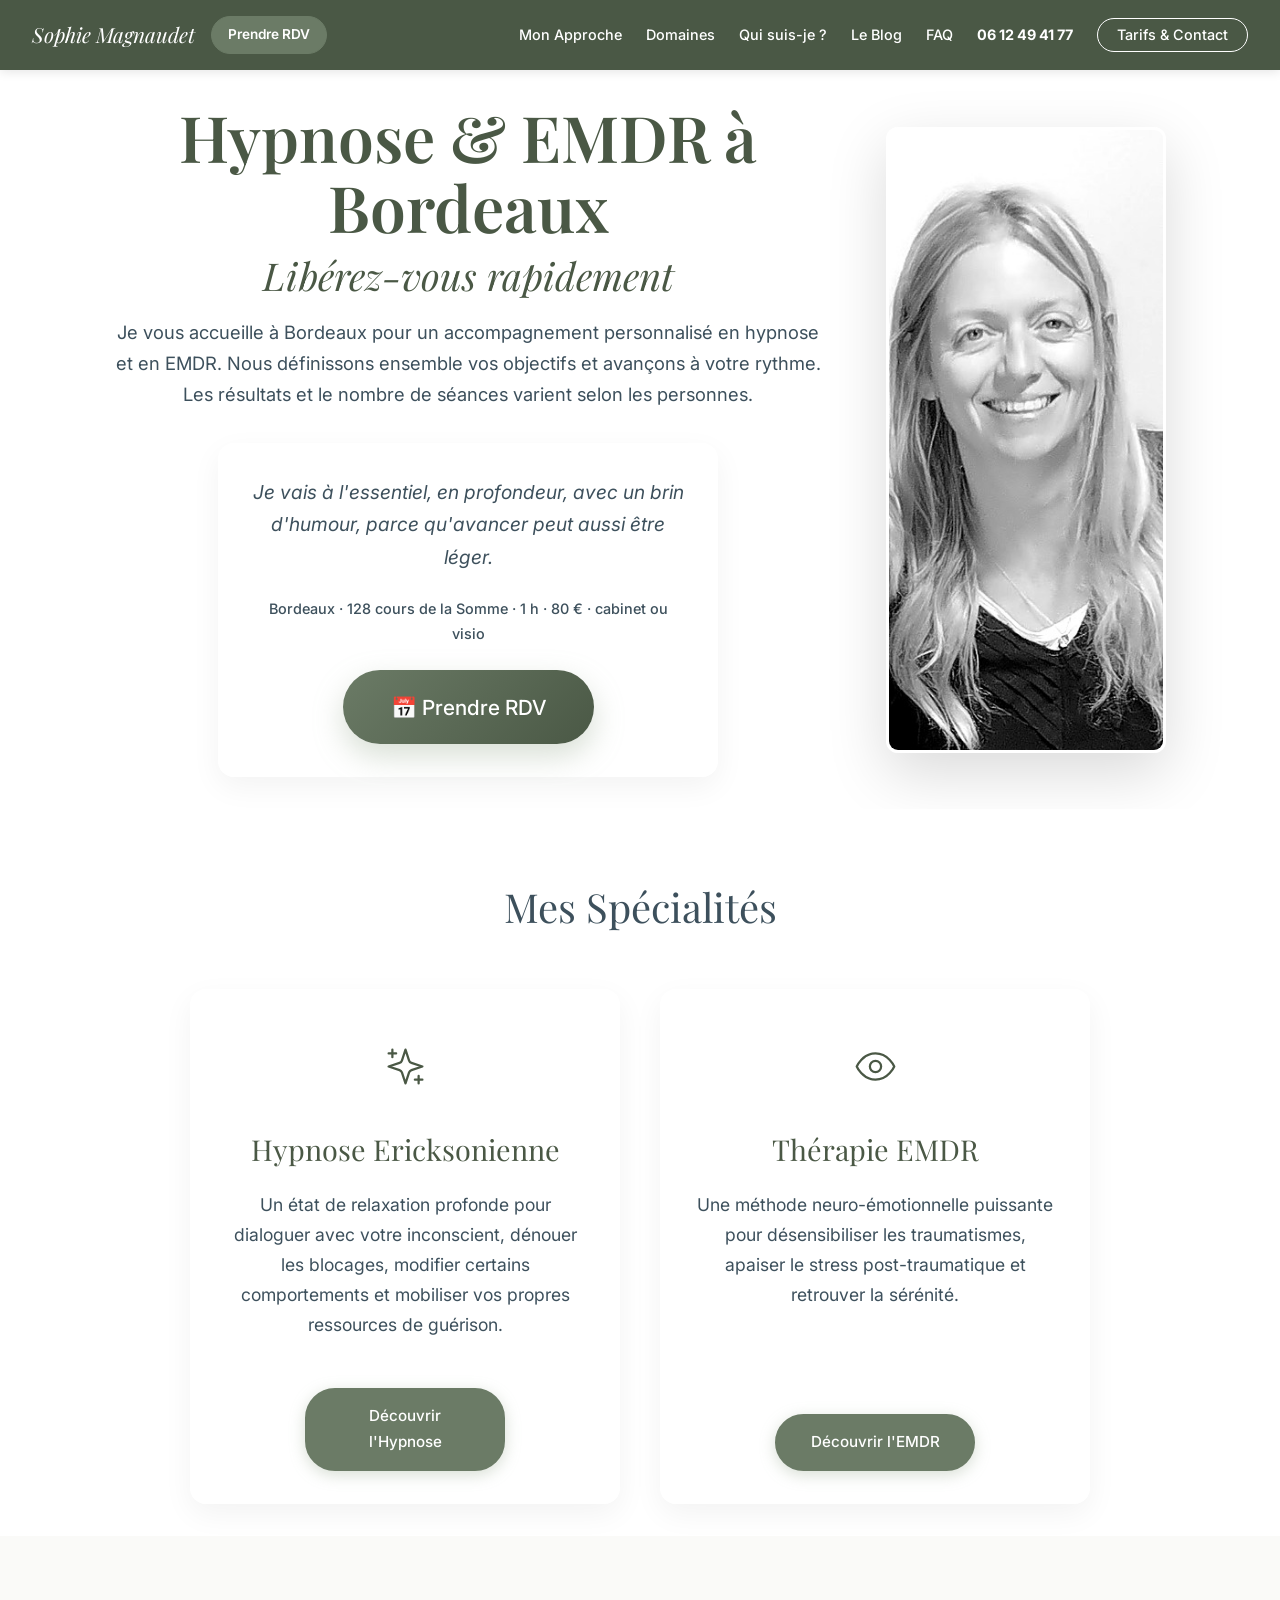
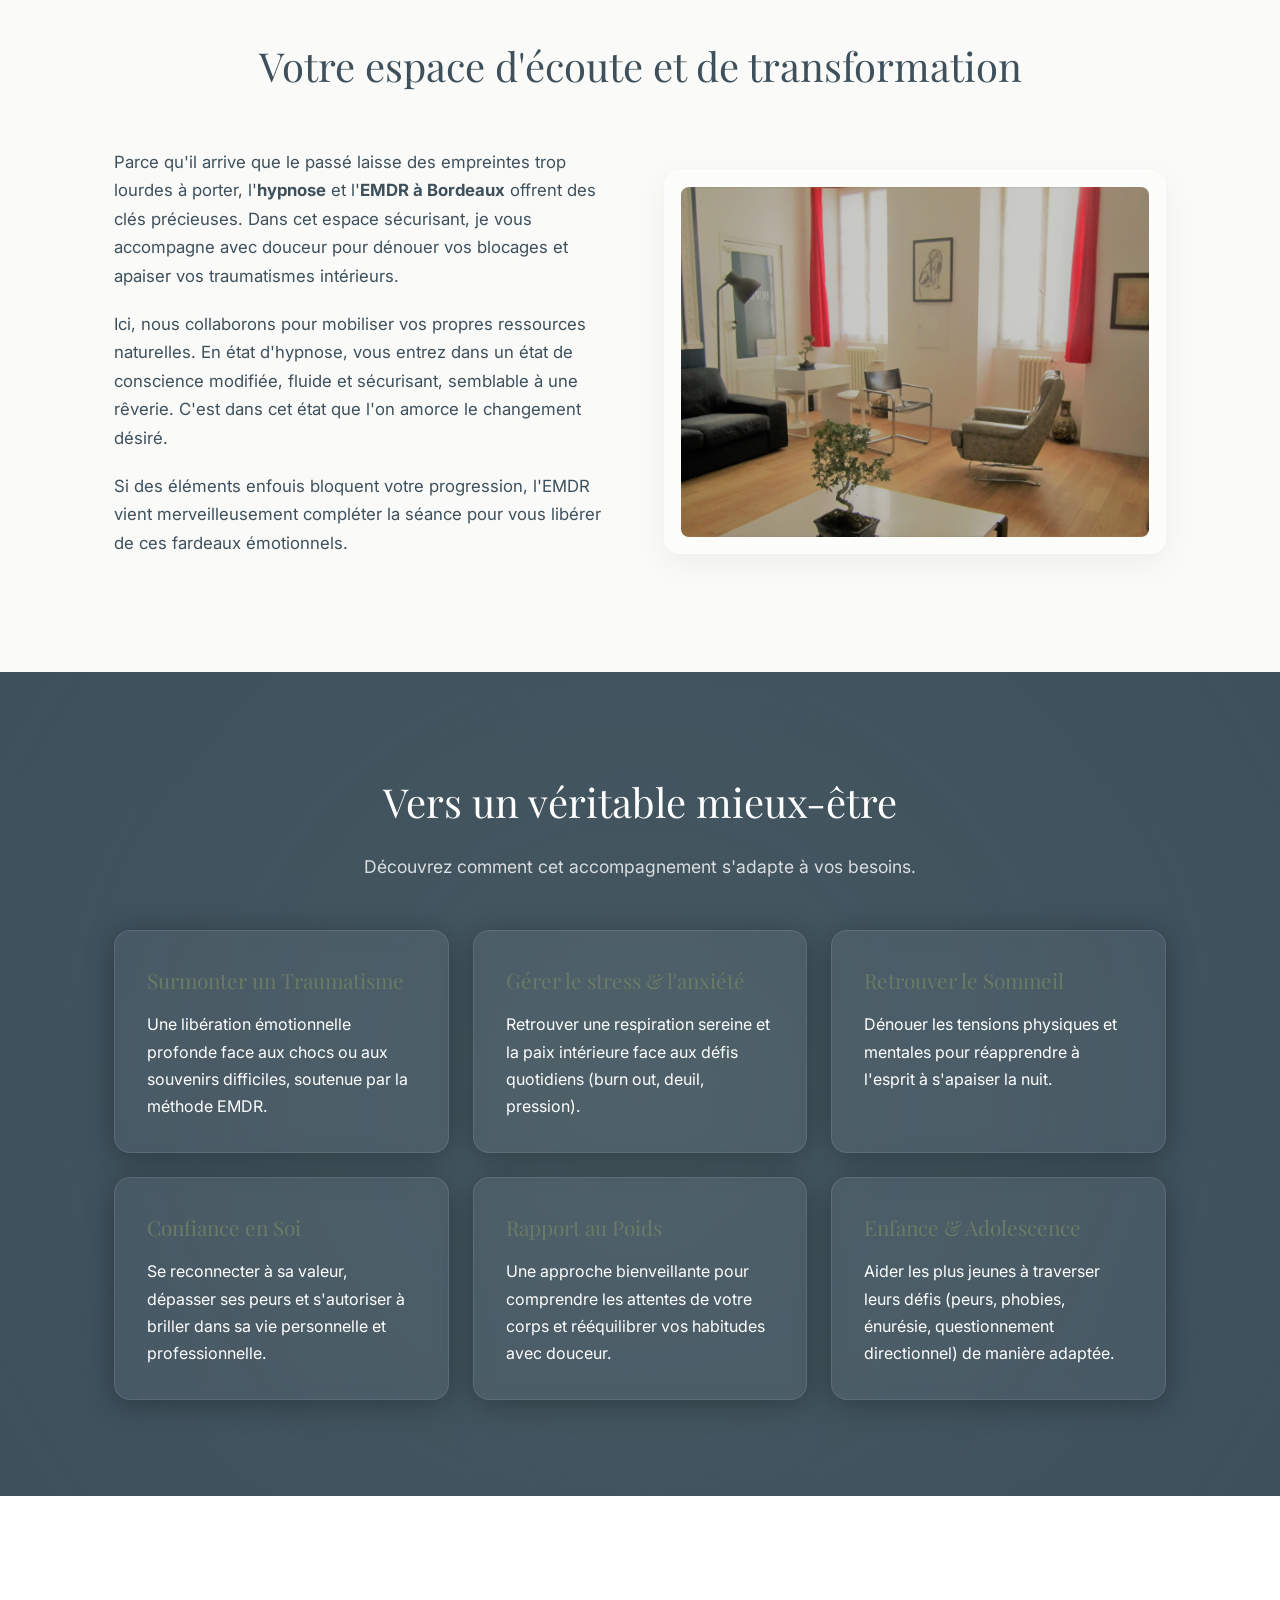
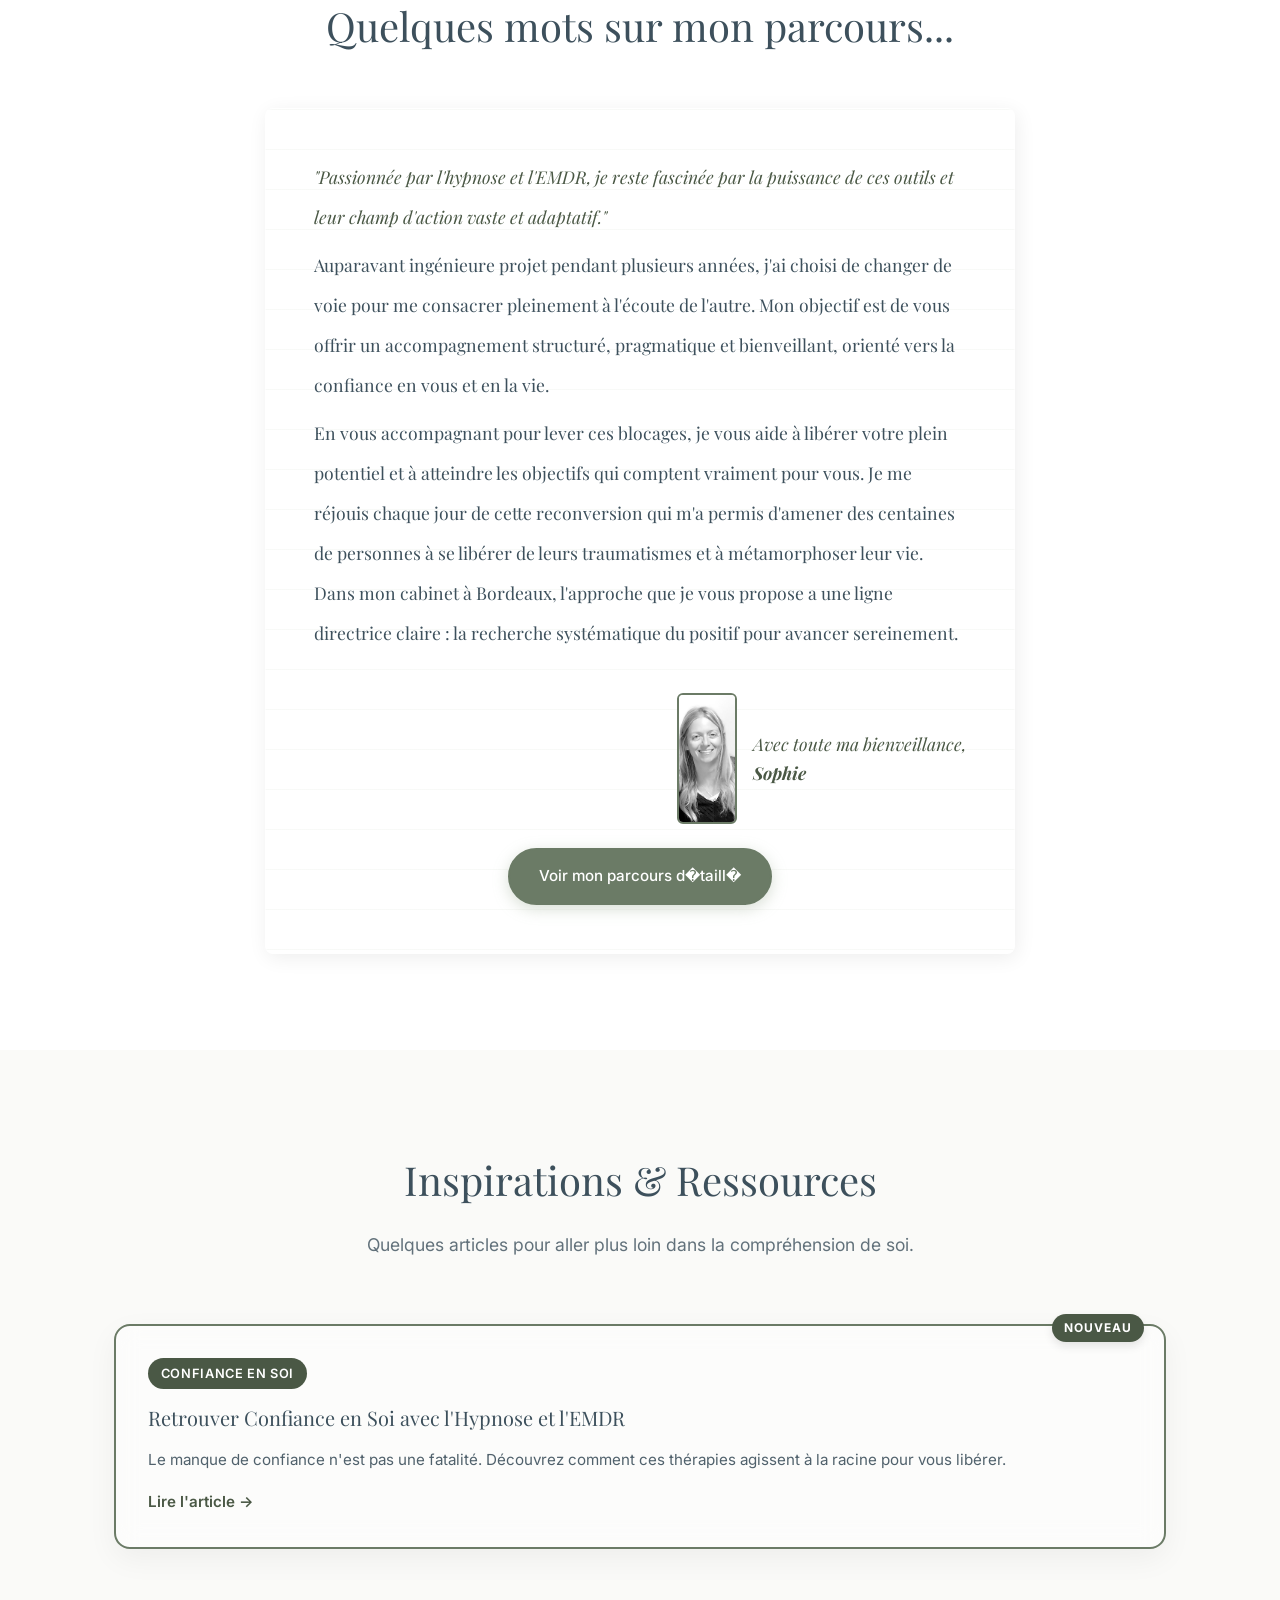
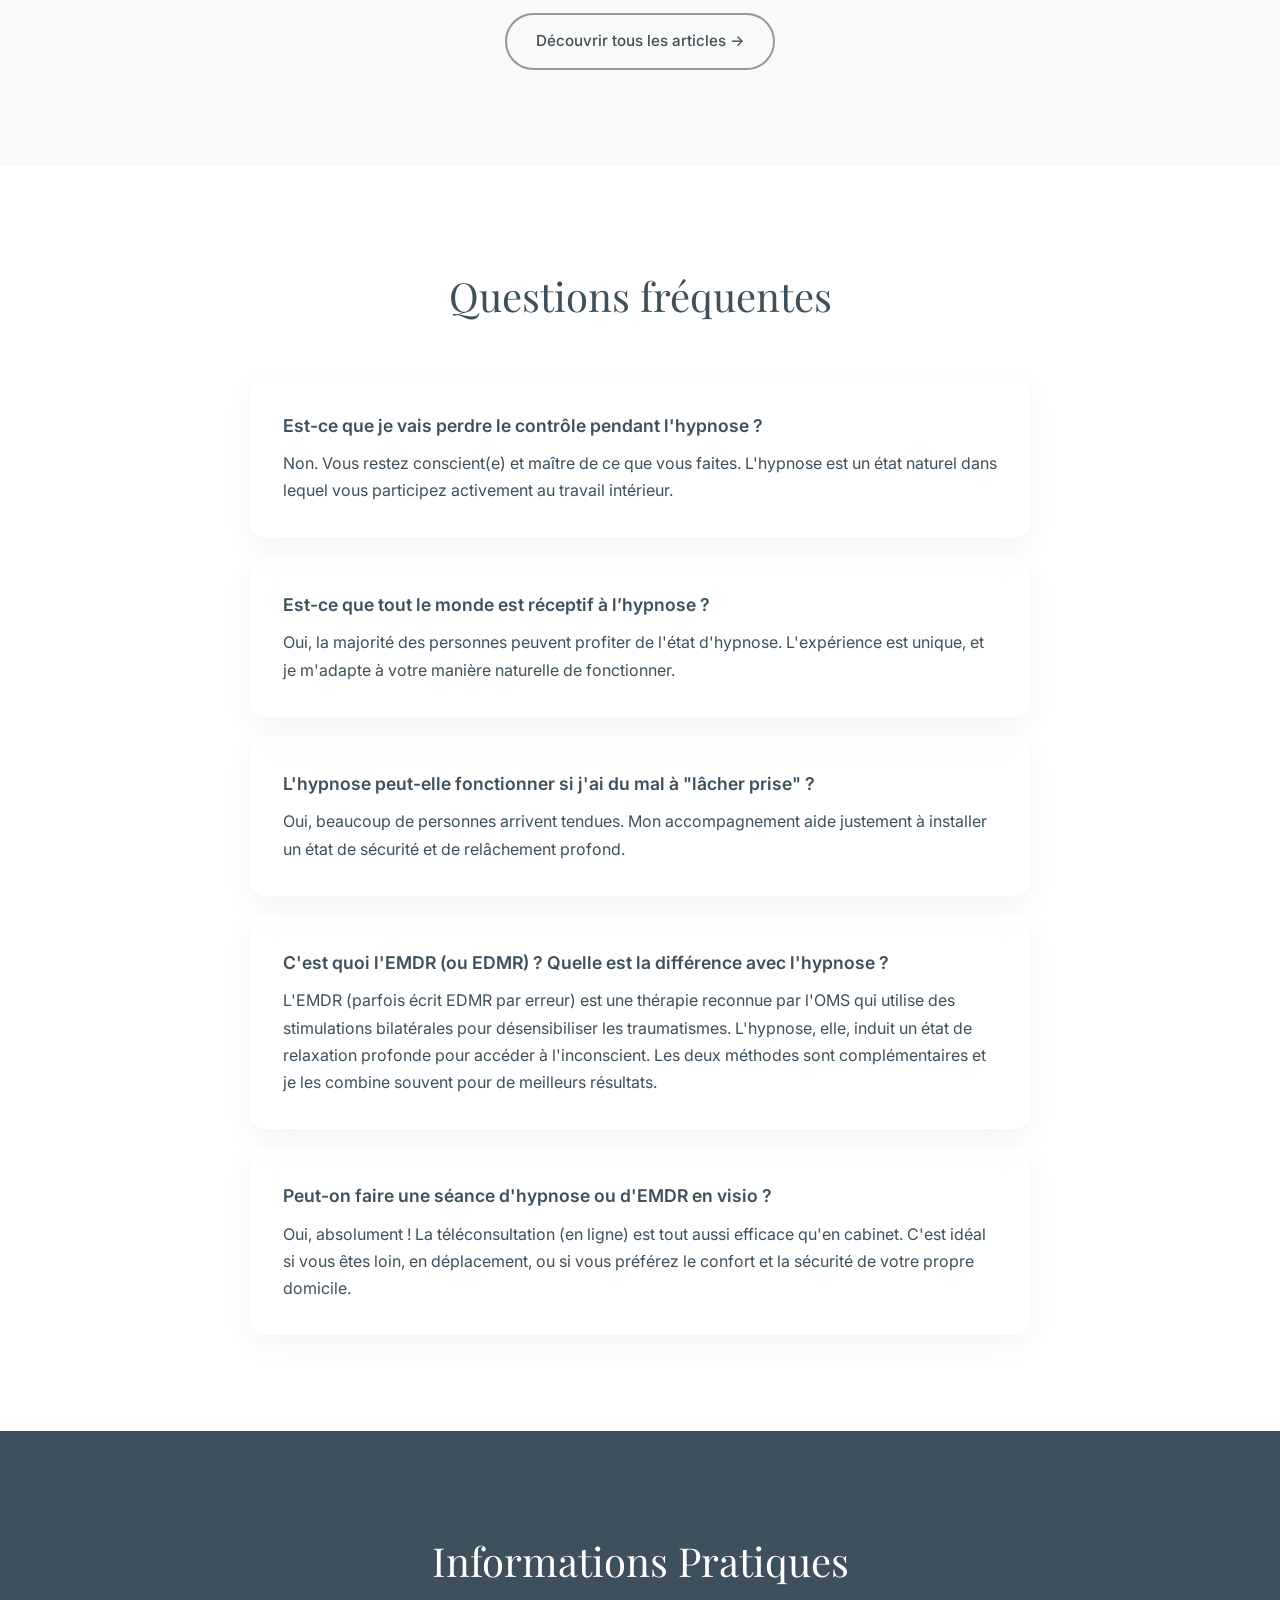
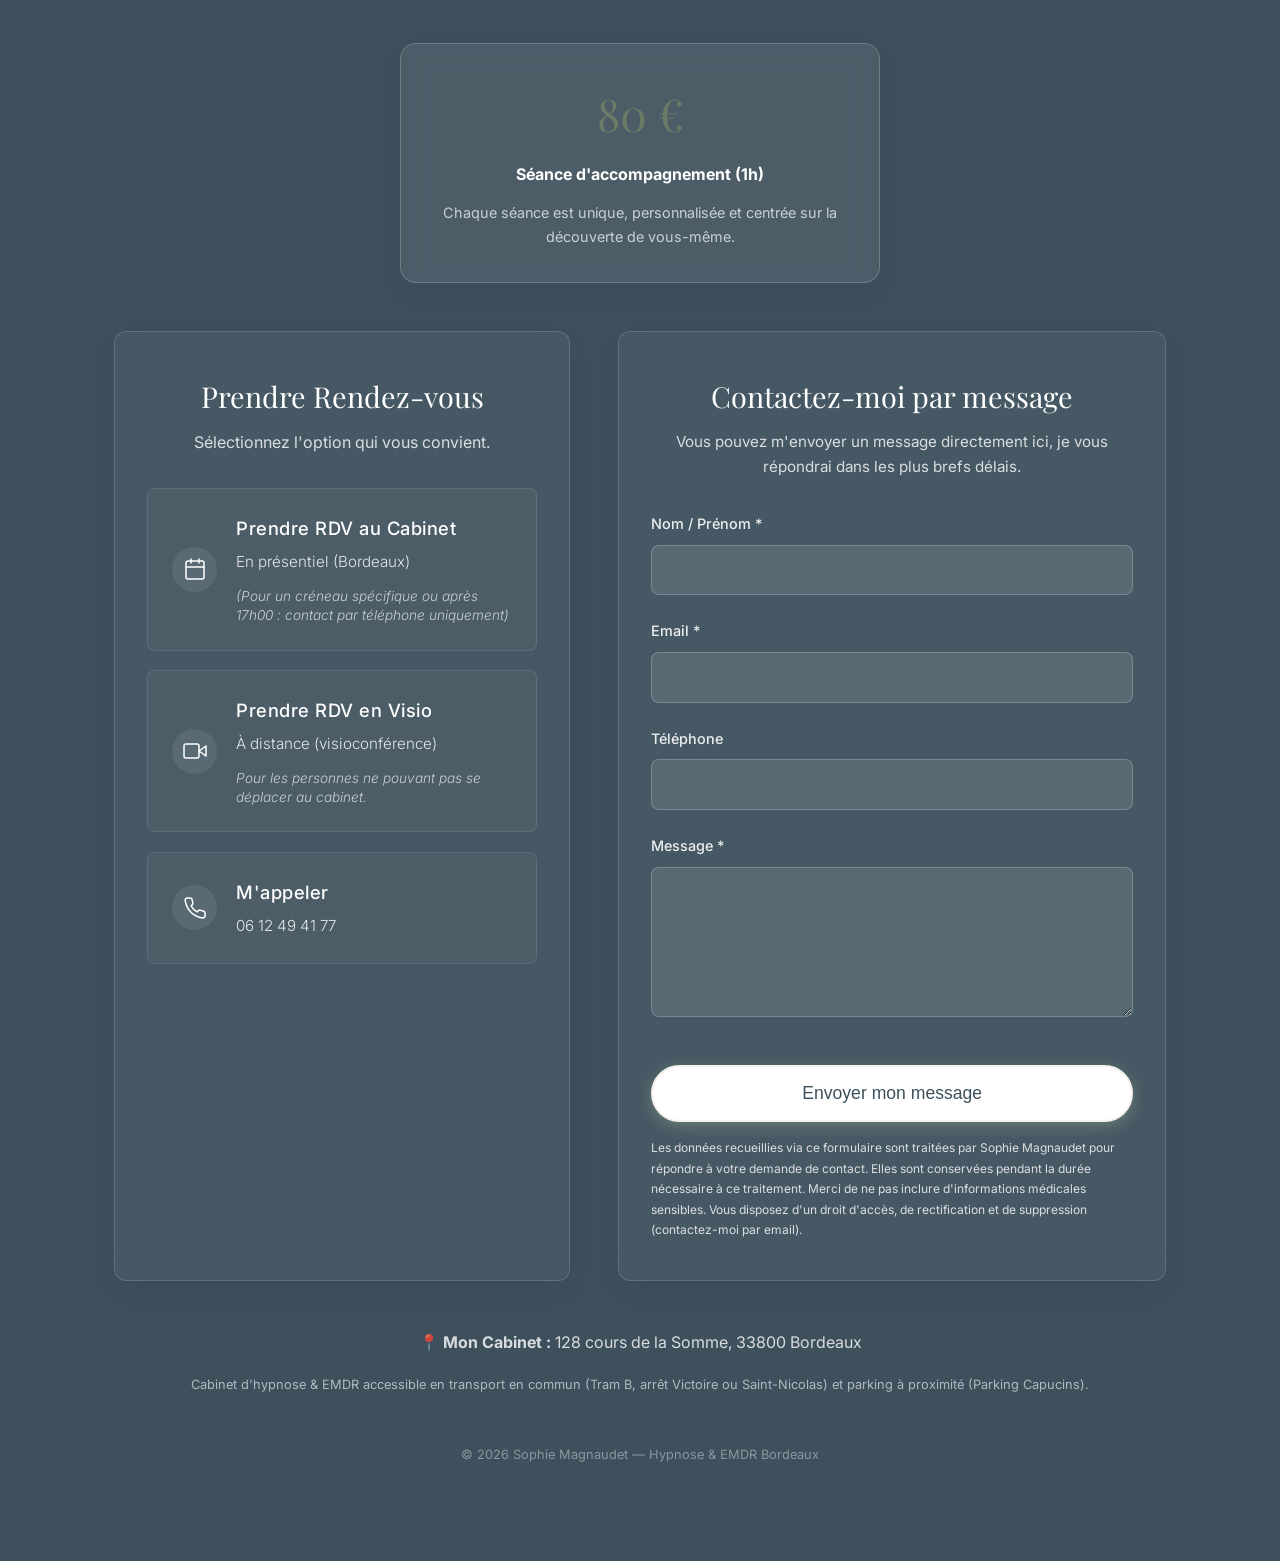
==== index.html @ 976748b9 "Add files via upload" ====
<!DOCTYPE html>
<html lang="fr" prefix="og: https://ogp.me/ns#">
<head>
    <meta charset="UTF-8">
    <meta name="viewport" content="width=device-width, initial-scale=1.0">

    <!-- ✅ SEO : Robots -->
    <meta name="robots" content="index, follow, max-snippet:-1, max-image-preview:large, max-video-preview:-1">

    <!-- ✅ SEO : Title & Meta Description enrichis -->
    <title>Hypnose &amp; EMDR Bordeaux | Sophie Magnaudet — Hypnothérapeute Cours de la Somme</title>
    <meta name="description" content="Libérez-vous rapidement de vos blocages avec Sophie Magnaudet, hypnothérapeute certifiée à Bordeaux. Séances au cabinet et en téléconsultation (visio). Spécialiste Hypnose & EMDR pour un changement réel. Réservez au 06 12 49 41 77.">
    <meta name="keywords" content="hypnose bordeaux, EMDR bordeaux, hypnose en ligne, téléconsultation hypnose, hypnothérapeute bordeaux, hypnose visio, thérapie EMDR à distance, hypnose ericksonienne bordeaux, traumatisme bordeaux, stress anxieté, Sophie Magnaudet, EMDR 33800">

    <meta name="author" content="Sophie Magnaudet">

    <!-- ✅ GEO : Balises géographiques pour les moteurs de recherche locaux -->
    <meta name="geo.region" content="FR-33">
    <meta name="geo.placename" content="Bordeaux">
    <meta name="geo.position" content="44.8318;-0.5758">
    <meta name="ICBM" content="44.8318, -0.5758">

    <!-- ✅ SEO : Canonical URL -->
    <link rel="canonical" href="https://www.hypnose-emdr-bordeaux.com/">

    <!-- ✅ SEO : Open Graph (partage réseaux sociaux / WhatsApp) -->
    <meta property="og:type" content="website">
    <meta property="og:locale" content="fr_FR">
    <meta property="og:title" content="Hypnose &amp; EMDR à Bordeaux | Sophie Magnaudet — Hypnothérapeute">
    <meta property="og:description" content="Libérez-vous rapidement de vos blocages avec Sophie Magnaudet, hypnothérapeute certifiée à Bordeaux. Spécialiste Hypnose & EMDR pour un changement réel dès la première séance.">
    <meta property="og:url" content="https://www.hypnose-emdr-bordeaux.com/">
    <meta property="og:image" content="https://www.hypnose-emdr-bordeaux.comsophie_portrait_real.jpg">
    <meta property="og:image:alt" content="Sophie Magnaudet, hypnothérapeute EMDR à Bordeaux">
    <meta property="og:site_name" content="Hypnose &amp; EMDR Bordeaux — Sophie Magnaudet">

    <!-- ✅ SEO : Twitter / X Cards -->
    <meta name="twitter:card" content="summary_large_image">
    <meta name="twitter:title" content="Hypnose &amp; EMDR à Bordeaux | Sophie Magnaudet">
    <meta name="twitter:description" content="Libérez-vous rapidement de vos blocages avec Sophie Magnaudet, hypnothérapeute certifiée à Bordeaux. Spécialiste Hypnose & EMDR pour un changement réel dès la première séance.">
    <meta name="twitter:image" content="https://www.hypnose-emdr-bordeaux.comsophie_portrait_real.jpg">



    <!-- ✅ SEO : Données structurées JSON-LD — LocalBusiness + Person + FAQPage -->
    <script type="application/ld+json">
    {
        "@context": "https://schema.org",
        "@graph": [
            {
                "@type": ["HealthAndBeautyBusiness", "MedicalBusiness"],
                "@id": "https://www.hypnose-emdr-bordeaux.com/#business",
                "name": "Hypnose & EMDR Bordeaux — Sophie Magnaudet",
                "alternateName": ["Hypnose Bordeaux", "EMDR Bordeaux", "EDMR Bordeaux", "Cabinet d'hypnothérapie Bordeaux"],
                "description": "Cabinet d'hypnothérapie et de thérapie EMDR à Bordeaux. Accompagnement des traumatismes, stress, anxiété, confiance en soi, sommeil. Sophie Magnaudet, hypnothérapeute certifiée.",
                "url": "https://www.hypnose-emdr-bordeaux.com/",
                "telephone": "+33612494177",
                "email": "hypnose.bordeaux.magnaudet@gmail.com",
                "priceRange": "80€",
                "image": "https://www.hypnose-emdr-bordeaux.comsophie_portrait_real.jpg",
                "address": {
                    "@type": "PostalAddress",
                    "streetAddress": "128 cours de la Somme",
                    "addressLocality": "Bordeaux",
                    "postalCode": "33800",
                    "addressCountry": "FR"
                },
                "geo": {
                    "@type": "GeoCoordinates",
                    "latitude": "44.8318",
                    "longitude": "-0.5758"
                },
                "openingHoursSpecification": [
                    {
                        "@type": "OpeningHoursSpecification",
                        "dayOfWeek": ["Monday","Tuesday","Wednesday","Thursday","Friday"],
                        "opens": "09:00",
                        "closes": "19:00"
                    }
                ],
                "hasOfferCatalog": {
                    "@type": "OfferCatalog",
                    "name": "Séances d'accompagnement — Hypnose &amp; EMDR Bordeaux",
                    "itemListElement": [
                        {
                            "@type": "Offer",
                            "itemOffered": {
                                "@type": "Service",
                                "name": "Séance Hypnose Ericksonienne Bordeaux",
                                "description": "Séance d'hypnothérapie individuelle d'une heure à Bordeaux. Traumatismes, blocages, confiance en soi, comportements."
                            },
                            "price": "80",
                            "priceCurrency": "EUR"
                        },
                        {
                            "@type": "Offer",
                            "itemOffered": {
                                "@type": "Service",
                                "name": "Séance EMDR Bordeaux",
                                "description": "Thérapie EMDR (Eye Movement Desensitization and Reprocessing) pour le traitement des traumatismes à Bordeaux. Reconnue par l'OMS."
                            },
                            "price": "80",
                            "priceCurrency": "EUR"
                        },
                        {
                            "@type": "Offer",
                            "itemOffered": {
                                "@type": "Service",
                                "name": "Séance Hypnose & EMDR en Visio (Téléconsultation)",
                                "description": "Séance d'hypnothérapie et EMDR en visioconférence. Idéal si vous ne pouvez pas vous déplacer au cabinet. Mêmes résultats qu'en présentiel."
                            },
                            "price": "80",
                            "priceCurrency": "EUR"
                        }
                    ]
                },
                "sameAs": [
                    "https://www.hypnose-emdr-bordeaux.com/"
                ]
            },
            {
                "@type": "Person",
                "@id": "https://www.hypnose-emdr-bordeaux.com/#person",
                "name": "Sophie Magnaudet",
                "jobTitle": "Hypnothérapeute et thérapeute EMDR certifiée",
                "description": "Hypnothérapeute certifiée à Bordeaux, spécialiste de l'hypnose ericksonienne et de la thérapie EMDR. Ancienne ingénieure projet reconvertie dans l'accompagnement thérapeutique.",
                "url": "https://www.hypnose-emdr-bordeaux.com/",
                "email": "hypnose.bordeaux.magnaudet@gmail.com",
                "telephone": "+33612494177",
                "worksFor": {"@id": "https://www.hypnose-emdr-bordeaux.com/#business"},
                "address": {
                    "@type": "PostalAddress",
                    "streetAddress": "128 cours de la Somme",
                    "addressLocality": "Bordeaux",
                    "postalCode": "33800",
                    "addressCountry": "FR"
                }
            },
            {
                "@type": "FAQPage",
                "@id": "https://www.hypnose-emdr-bordeaux.com/#faq",
                "mainEntity": [
                    {
                        "@type": "Question",
                        "name": "Est-ce que je vais perdre le contrôle pendant l'hypnose ?",
                        "acceptedAnswer": {
                            "@type": "Answer",
                            "text": "Non. Vous restez conscient(e) et maître de ce que vous faites. L'hypnose est un état naturel dans lequel vous participez activement au travail intérieur."
                        }
                    },
                    {
                        "@type": "Question",
                        "name": "Qu'est-ce que l'EMDR (ou EDMR) ?",
                        "acceptedAnswer": {
                            "@type": "Answer",
                            "text": "L'EMDR (Eye Movement Desensitization and Reprocessing), parfois écrit EDMR par erreur, est une thérapie reconnue par l'OMS pour traiter les traumatismes et les blocages émotionnels grâce à des stimulations bilatérales. À Bordeaux, Sophie Magnaudet est spécialiste EMDR."
                        }
                    },
                    {
                        "@type": "Question",
                        "name": "Combien coûte une séance d'hypnose ou d'EMDR à Bordeaux ?",
                        "acceptedAnswer": {
                            "@type": "Answer",
                            "text": "Une séance d'accompagnement (hypnose ou EMDR) dure environ 1 heure et coûte 80€ au cabinet de Sophie Magnaudet, 128 cours de la Somme, Bordeaux (33800)."
                        }
                    },
                    {
                        "@type": "Question",
                        "name": "L'hypnose peut-elle fonctionner si j'ai du mal à lâcher prise ?",
                        "acceptedAnswer": {
                            "@type": "Answer",
                            "text": "Oui, beaucoup de personnes arrivent tendues. L'accompagnement de Sophie Magnaudet aide justement à installer un état de sécurité et de relâchement profond avant chaque séance."
                        }
                    },
                    {
                        "@type": "Question",
                        "name": "Où se trouve le cabinet d'hypnothérapie et EMDR de Sophie Magnaudet à Bordeaux ?",
                        "acceptedAnswer": {
                            "@type": "Answer",
                            "text": "Le cabinet est situé au 128 cours de la Somme, 33800 Bordeaux. Facilement accessible en transport en commun et parking à proximité."
                        }
                    },
                    {
                        "@type": "Question",
                        "name": "Est-il possible de faire une séance d'hypnose ou d'EMDR en ligne (visio) ?",
                        "acceptedAnswer": {
                            "@type": "Answer",
                            "text": "Oui, tout à fait. La téléconsultation (en visio) est une excellente alternative si vous ne pouvez pas vous déplacer au cabinet. L'efficacité de l'hypnose et de l'EMDR reste la même, avec l'avantage du confort de votre domicile."
                        }
                    }
                ]
            }
        ]
    }
    </script>

    <!-- Polices Google -->
    <link rel="preconnect" href="https://fonts.googleapis.com">
    <link rel="preconnect" href="https://fonts.gstatic.com" crossorigin>
    <link href="https://fonts.googleapis.com/css2?family=Inter:wght@400;500&family=Playfair+Display:ital,wght@0,400;0,600;1,400&display=swap" rel="stylesheet">
    <!-- Préchargement image hero (réduit les 4-5s de latence) -->
    <link rel="preconnect" href="https://images.unsplash.com">
    <link rel="preload" as="image"
          href="https://images.unsplash.com/photo-1441974231531-c6227db76b6e?q=60&w=1280&auto=format&fit=crop"
          fetchpriority="high">

    <link rel="stylesheet" href="./styles.css?v=5">
</head>
<body>

    <!-- NAVIGATION avec menu hamburger mobile -->
    <nav class="navbar" role="navigation" aria-label="Navigation principale">
        <div class="nav-brand">
            Sophie Magnaudet
            <div class="nav-contact-group">
                <a href="#rdv" class="nav-rdv-btn">Prendre RDV</a>
            </div>
        </div>



        <!-- Bouton hamburger (mobile uniquement) -->
        <button class="hamburger" id="hamburger-btn" aria-label="Ouvrir le menu" aria-expanded="false">
            <span></span><span></span><span></span>
        </button>

        <ul class="nav-links" id="nav-menu">
            <li><a href="#approche">Mon Approche</a></li>
            <li><a href="#domaines">Domaines</a></li>
            <li><a href="sophie-magnaudet.html">Qui suis-je ?</a></li>
            <li><a href="blog.html">Le Blog</a></li>
            <li><a href="#faq">FAQ</a></li>
            <li><a href="tel:0612494177" class="nav-tel">06 12 49 41 77</a></li>
            <li><a href="tarifs-contact.html" class="nav-btn">Tarifs & Contact</a></li>
        </ul>
    </nav>

    <!-- 1. HERO SECTION -->
    <header class="hero-section">
        <div class="hero-overlay"></div>
        <div class="hero-content hero-content-split">
            <div class="hero-text">
                <!-- ✅ SEO : H1 enrichi avec mots-clés géographiques -->
                <h1 class="hero-title">
                    <span class="hero-main-keyword">Hypnose &amp; EMDR à Bordeaux</span>
                    <span class="highlight">Libérez-vous rapidement</span>
                </h1>
                <p class="hero-subtitle">
                    Je vous accueille à Bordeaux pour un accompagnement personnalisé en hypnose et en EMDR. Nous définissons ensemble vos objectifs et avançons à votre rythme. Les résultats et le nombre de séances varient selon les personnes.
                </p>
                <div class="glass-card">
                    <p class="glass-text">
                        Je vais à l'essentiel, en profondeur, avec un brin d'humour, parce qu'avancer peut aussi être léger.
                    </p>
                    <p style="font-size: 0.9rem; font-weight: 500; margin-bottom: 1rem;">
                        Bordeaux · 128 cours de la Somme · 1 h · 80 € · cabinet ou visio
                    </p>
                    <div class="cta-container hero-cta-group">
                        <a href="tarifs-contact.html" class="btn btn-primary" id="cta-rdv">📅 Prendre RDV</a>
                    </div>
                </div>
            </div>
            <div class="hero-photo-wrapper">
                <img src="image_1.jpeg"
                     alt="Sophie Magnaudet, hypnothérapeute et thérapeute EMDR à Bordeaux"
                     class="hero-photo"
                     width="380" height="480"
                     loading="eager"
                     fetchpriority="high">
            </div>
        </div>
    </header>

    <!-- 1.5. EXPERTISES -->
    <section id="expertises" class="section expertises-section" aria-label="Mes spécialités">
        <div class="container text-center">
            <h2 class="section-title">Mes Spécialités</h2>
            <div class="expertise-grid">
                <div class="expertise-card glass-card">
                    <span class="expertise-icon" aria-hidden="true" style="color: var(--color-primary-dark); display: inline-block; margin-bottom: 0.5rem;">
                        <svg xmlns="http://www.w3.org/2000/svg" width="45" height="45" viewBox="0 0 24 24" fill="none" stroke="currentColor" stroke-width="1.2" stroke-linecap="round" stroke-linejoin="round">
                            <path d="M12 3l1.912 5.813a2 2 0 0 0 1.275 1.275L21 12l-5.813 1.912a2 2 0 0 0-1.275 1.275L12 21l-1.912-5.813a2 2 0 0 0-1.275-1.275L3 12l5.813-1.912a2 2 0 0 0 1.275-1.275L12 3Z"/>
                            <path d="M5 3v4"/><path d="M19 17v4"/><path d="M3 5h4"/><path d="M17 19h4"/>
                        </svg>
                    </span>
                    <h3>Hypnose Ericksonienne</h3>
                    <p>Un état de relaxation profonde pour dialoguer avec votre inconscient, dénouer les blocages, modifier certains comportements et mobiliser vos propres ressources de guérison.</p>
                    <a href="hypnose-bordeaux.html" class="btn btn-primary expertise-btn" style="text-decoration: none; display: inline-block; margin-top: 1rem;">Découvrir l'Hypnose</a>
                </div>
                <div class="expertise-card glass-card">
                    <span class="expertise-icon" aria-hidden="true" style="color: var(--color-primary-dark); display: inline-block; margin-bottom: 0.5rem;">
                        <svg xmlns="http://www.w3.org/2000/svg" width="45" height="45" viewBox="0 0 24 24" fill="none" stroke="currentColor" stroke-width="1.2" stroke-linecap="round" stroke-linejoin="round">
                            <path d="M2 12s3-7 10-7 10 7 10 7-3 7-10 7-10-7-10-7Z"/>
                            <circle cx="12" cy="12" r="3"/>
                        </svg>
                    </span>
                    <h3>Thérapie EMDR</h3>
                    <p>Une méthode neuro-émotionnelle puissante pour désensibiliser les traumatismes, apaiser le stress post-traumatique et retrouver la sérénité.</p>
                    <a href="emdr-bordeaux.html" class="btn btn-primary expertise-btn" style="text-decoration: none; display: inline-block; margin-top: 1rem;">Découvrir l'EMDR</a>
                </div>
            </div>
        </div>
    </section>

    <!-- 2. MON APPROCHE -->
    <section id="approche" class="section bg-light" aria-label="Mon approche thérapeutique">
        <div class="container">
            <h2 class="section-title">Votre espace d'écoute et de transformation</h2>
            <div class="grid-2">
                <div class="approach-text">
                    <p>Parce qu'il arrive que le passé laisse des empreintes trop lourdes à porter, l'<strong>hypnose</strong> et l'<strong>EMDR à Bordeaux</strong> offrent des clés précieuses. Dans cet espace sécurisant, je vous accompagne avec douceur pour dénouer vos blocages et apaiser vos traumatismes intérieurs.</p>
                    <p>Ici, nous collaborons pour mobiliser vos propres ressources naturelles. En état d'hypnose, vous entrez dans un état de conscience modifiée, fluide et sécurisant, semblable à une rêverie. C'est dans cet état que l'on amorce le changement désiré.</p>
                    <p>Si des éléments enfouis bloquent votre progression, l'EMDR vient merveilleusement compléter la séance pour vous libérer de ces fardeaux émotionnels.</p>
                </div>
                <div class="approach-image glass-card" style="padding: 1rem;">
                    <!-- ✅ Mobile : width/height pour éviter layout shift (CLS) -->
                    <img src="image_2.jpeg"
                         alt="Cabinet d'hypnose et EMDR au 128 cours de la Somme à Bordeaux"
                         width="600" height="450"
                         style="width: 100%; height: auto; border-radius: 8px;"
                         loading="lazy">
                </div>
            </div>
        </div>
    </section>

    <!-- 3. DOMAINES D'APPLICATION -->
    <section id="domaines" class="section" aria-label="Domaines d'application de l'hypnose et l'EMDR">
        <div class="container">
            <h2 class="section-title">Vers un véritable mieux-être</h2>
            <p class="section-subtitle">Découvrez comment cet accompagnement s'adapte à vos besoins.</p>

            <div class="card-grid">
                <div class="domain-card glass-card">
                    <h3>Surmonter un Traumatisme</h3>
                    <p>Une libération émotionnelle profonde face aux chocs ou aux souvenirs difficiles, soutenue par la méthode EMDR.</p>
                </div>
                <div class="domain-card glass-card">
                    <h3>Gérer le stress &amp; l'anxiété</h3>
                    <p>Retrouver une respiration sereine et la paix intérieure face aux défis quotidiens (burn out, deuil, pression).</p>
                </div>
                <div class="domain-card glass-card">
                    <h3>Retrouver le Sommeil</h3>
                    <p>Dénouer les tensions physiques et mentales pour réapprendre à l'esprit à s'apaiser la nuit.</p>
                </div>
                <div class="domain-card glass-card">
                    <h3>Confiance en Soi</h3>
                    <p>Se reconnecter à sa valeur, dépasser ses peurs et s'autoriser à briller dans sa vie personnelle et professionnelle.</p>
                </div>
                <div class="domain-card glass-card">
                    <h3>Rapport au Poids</h3>
                    <p>Une approche bienveillante pour comprendre les attentes de votre corps et rééquilibrer vos habitudes avec douceur.</p>
                </div>
                <div class="domain-card glass-card">
                    <h3>Enfance &amp; Adolescence</h3>
                    <p>Aider les plus jeunes à traverser leurs défis (peurs, phobies, énurésie, questionnement directionnel) de manière adaptée.</p>
                </div>
            </div>
        </div>
    </section>

    <!-- 4. QUI SUIS-JE ? -->
    <section id="qui-suis-je" class="section" aria-label="Présentation de Sophie Magnaudet">
        <div class="container">
            <h2 class="section-title">Quelques mots sur mon parcours...</h2>

            <div class="diary-card glass-card">
                <p class="diary-text italic-text">
                    "Passionnée par l'hypnose et l'EMDR, je reste fascinée par la puissance de ces outils et leur champ d'action vaste et adaptatif."
                </p>
                <p class="diary-text">
                    Auparavant ingénieure projet pendant plusieurs années, j'ai choisi de changer de voie pour me consacrer pleinement à l'écoute de l'autre. Mon objectif est de vous offrir un accompagnement structuré, pragmatique et bienveillant, orienté vers la confiance en vous et en la vie.
                </p>
                <p class="diary-text">
                    En vous accompagnant pour lever ces blocages, je vous aide à libérer votre plein potentiel et à atteindre les objectifs qui comptent vraiment pour vous. Je me réjouis chaque jour de cette reconversion qui m'a permis d'amener des centaines de personnes à se libérer de leurs traumatismes et à métamorphoser leur vie. Dans mon cabinet à Bordeaux, l'approche que je vous propose a une ligne directrice claire : la recherche systématique du positif pour avancer sereinement.
                </p>
                <div class="diary-signature">
                    <img src="image_1.jpeg"
                         alt="Sophie Magnaudet, hypnothérapeute et thérapeute EMDR à Bordeaux"
                         width="60"
                         loading="lazy">
                    <div>
                        Avec toute ma bienveillance,<br>
                        <strong>Sophie</strong>
                    </div>
                </div>
                <div style="margin-top: 1.5rem; text-align: center;">
                    <a href="sophie-magnaudet.html" class="btn btn-primary" style="text-decoration: none;">Voir mon parcours d�taill�</a>
                </div>
            </div>
        </div>
    </section>

    <!-- 5. LE BLOG INSPIRATION -->
    <section id="blog" class="section bg-light" aria-label="Blog et inspirations">
        <div class="container">
            <h2 class="section-title">Inspirations &amp; Ressources</h2>
            <p class="section-subtitle">Quelques articles pour aller plus loin dans la compréhension de soi.</p>

            <div class="blog-grid" id="main-blog-container">
                <!-- Cet article est synchronisé automatiquement depuis blog.html -->
                <article class="blog-card glass-card is-new">
                    <div class="new-badge">Nouveau</div>
                    <span class="blog-tag" style="background-color: var(--color-primary-dark);">Confiance en soi</span>
                    <h3>Retrouver Confiance en Soi avec l'Hypnose et l'EMDR</h3>
                    <p>Le manque de confiance n'est pas une fatalité. Découvrez comment ces thérapies agissent à la racine pour vous libérer.</p>
                    <a href="blog/confiance-en-soi-hypnose.html" class="read-more-btn" style="text-decoration: none; display: inline-block; margin-top: 1rem;">Lire l'article →</a>
                </article>

            </div>

            <div class="text-center" style="margin-top: 3rem;">
                <a href="blog.html" class="btn btn-outline" id="view-all-articles">Découvrir tous les articles →</a>
            </div>
        </div>
    </section>
    <section id="faq" class="section" aria-label="Questions fréquentes sur l'hypnose et l'EMDR à Bordeaux">
        <div class="container">
            <h2 class="section-title">Questions fréquentes</h2>
            <div class="faq-list">
                <div class="faq-item glass-card">
                    <h3 class="faq-q">Est-ce que je vais perdre le contrôle pendant l'hypnose ?</h3>
                    <p>Non. Vous restez conscient(e) et maître de ce que vous faites. L'hypnose est un état naturel dans lequel vous participez activement au travail intérieur.</p>
                </div>
                <div class="faq-item glass-card">
                    <h3 class="faq-q">Est-ce que tout le monde est réceptif à l’hypnose ?</h3>
                    <p>Oui, la majorité des personnes peuvent profiter de l'état d'hypnose. L'expérience est unique, et je m'adapte à votre manière naturelle de fonctionner.</p>
                </div>
                <div class="faq-item glass-card">
                    <h3 class="faq-q">L'hypnose peut-elle fonctionner si j'ai du mal à "lâcher prise" ?</h3>
                    <p>Oui, beaucoup de personnes arrivent tendues. Mon accompagnement aide justement à installer un état de sécurité et de relâchement profond.</p>
                </div>
                <div class="faq-item glass-card">
                    <h3 class="faq-q">C'est quoi l'EMDR (ou EDMR) ? Quelle est la différence avec l'hypnose ?</h3>
                    <p>L'EMDR (parfois écrit EDMR par erreur) est une thérapie reconnue par l'OMS qui utilise des stimulations bilatérales pour désensibiliser les traumatismes. L'hypnose, elle, induit un état de relaxation profonde pour accéder à l'inconscient. Les deux méthodes sont complémentaires et je les combine souvent pour de meilleurs résultats.</p>
                </div>
                <div class="faq-item glass-card">
                    <h3 class="faq-q">Peut-on faire une séance d'hypnose ou d'EMDR en visio ?</h3>
                    <p>Oui, absolument ! La téléconsultation (en ligne) est tout aussi efficace qu'en cabinet. C'est idéal si vous êtes loin, en déplacement, ou si vous préférez le confort et la sécurité de votre propre domicile.</p>
                </div>
                </div>
            </div>
        </div>
    </section>

    <!-- ✅ SEO : <footer> sémantique pour les infos officielles de contact -->
    <footer id="tarifs" class="section footer-section" aria-label="Tarifs et contact">
        <div class="container text-center">
            <h2 class="section-title">Informations Pratiques</h2>

            <div class="tarif-box glass-card">
                <p class="tarif-price">80 €</p>
                <p><strong>Séance d'accompagnement (1h)</strong></p>
                <p class="tarif-note">Chaque séance est unique, personnalisée et centrée sur la découverte de vous-même.</p>
            </div>

            <div class="contact-section-split" id="rdv" style="text-align: left;">
                
                <!-- Left panel: Contact Info -->
                <div class="contact-info-panel glass-card">
                    <h3 style="color: var(--color-white); font-size: 1.8rem; margin-bottom: 0.5rem; text-align: center;">Prendre Rendez-vous</h3>
                    <p style="color: rgba(255, 255, 255, 0.8); text-align: center; margin-bottom: 2rem;">Sélectionnez l'option qui vous convient.</p>

                    <div class="contact-method-list">
                        
                        <!-- Cal.com - Cabinet -->
                        <a href="https://cal.com/hypnose-emdr-bordeaux/30min" target="_blank" rel="noopener noreferrer" class="contact-method-item">
                            <div class="contact-icon">
                                <svg viewBox="0 0 24 24" width="24" height="24" fill="none" stroke="currentColor" stroke-width="1.5" stroke-linecap="round" stroke-linejoin="round">
                                    <rect x="3" y="4" width="18" height="18" rx="2" ry="2"></rect>
                                    <line x1="16" y1="2" x2="16" y2="6"></line>
                                    <line x1="8" y1="2" x2="8" y2="6"></line>
                                    <line x1="3" y1="10" x2="21" y2="10"></line>
                                </svg>
                            </div>
                            <div class="contact-details">
                                <h4>Prendre RDV au Cabinet</h4>
                                <span class="contact-hl">En présentiel (Bordeaux)</span>
                                <p class="contact-note">(Pour un créneau spécifique ou après 17h00 : contact par téléphone uniquement)</p>
                            </div>
                        </a>

                        <!-- Cal.com - Visio -->
                        <a href="https://cal.com/hypnose-emdr-bordeaux/seance-en-visio-hypnose-emdr" target="_blank" rel="noopener noreferrer" class="contact-method-item">
                            <div class="contact-icon">
                                <svg viewBox="0 0 24 24" width="24" height="24" fill="none" stroke="currentColor" stroke-width="1.5" stroke-linecap="round" stroke-linejoin="round">
                                    <polygon points="23 7 16 12 23 17 23 7"></polygon>
                                    <rect x="1" y="5" width="15" height="14" rx="2" ry="2"></rect>
                                </svg>
                            </div>
                            <div class="contact-details">
                                <h4>Prendre RDV en Visio</h4>
                                <span class="contact-hl">À distance (visioconférence)</span>
                                <p class="contact-note">Pour les personnes ne pouvant pas se déplacer au cabinet.</p>
                            </div>
                        </a>

                        <!-- Telephone -->
                        <a href="tel:0612494177" class="contact-method-item">
                            <div class="contact-icon">
                                <svg viewBox="0 0 24 24" width="24" height="24" fill="none" stroke="currentColor" stroke-width="1.5" stroke-linecap="round" stroke-linejoin="round">
                                    <path d="M22 16.92v3a2 2 0 0 1-2.18 2 19.79 19.79 0 0 1-8.63-3.07 19.5 19.5 0 0 1-6-6 19.79 19.79 0 0 1-3.07-8.67A2 2 0 0 1 4.11 2h3a2 2 0 0 1 2 1.72 12.84 12.84 0 0 0 .7 2.81 2 2 0 0 1-.45 2.11L8.09 9.91a16 16 0 0 0 6 6l1.27-1.27a2 2 0 0 1 2.11-.45 12.84 12.84 0 0 0 2.81.7A2 2 0 0 1 22 16.92z"></path>
                                </svg>
                            </div>
                            <div class="contact-details">
                                <h4>M'appeler</h4>
                                <span class="contact-hl">06 12 49 41 77</span>
                            </div>
                        </a>

                    </div>
                </div>

                <!-- Right panel: Contact Form -->
                <div class="contact-form-container glass-card" id="contact-form-section">
                    <h3>Contactez-moi par message</h3>
                    <p class="contact-form-subtitle">Vous pouvez m'envoyer un message directement ici, je vous répondrai dans les plus brefs délais.</p>
                    
                    <form action="https://api.web3forms.com/submit" method="POST" class="contact-form">
                        <!-- Replace with your Access Key -->
                        <input type="hidden" name="access_key" value="f989f9a8-ebd3-42e8-9dfc-42f42a46b8a8">
                        
                        <!-- Subject (Optional) -->
                        <input type="hidden" name="subject" value="Nouveau message depuis le site Hypnose Bordeaux">
                        
                        <div class="form-group">
                            <label for="name">Nom / Prénom *</label>
                            <input type="text" id="name" name="name" required class="form-input">
                        </div>
                        
                        <div class="form-group">
                            <label for="email">Email *</label>
                            <input type="email" id="email" name="email" required class="form-input">
                        </div>

                        <div class="form-group">
                            <label for="phone">Téléphone</label>
                            <input type="tel" id="phone" name="phone" class="form-input">
                        </div>
                        
                        <div class="form-group">
                            <label for="message">Message *</label>
                            <textarea id="message" name="message" rows="6" required class="form-input"></textarea>
                        </div>
                        
                        <!-- Honeypot Spam Protection -->
                        <input type="checkbox" name="botcheck" class="hidden" style="display: none;">
                        
                        <button type="submit" class="btn btn-primary submit-btn">Envoyer mon message</button>
                        <p style="font-size: 0.75rem; margin-top: 1rem; opacity: 0.8; text-align: left;">
                            Les données recueillies via ce formulaire sont traitées par Sophie Magnaudet pour répondre à votre demande de contact. Elles sont conservées pendant la durée nécessaire à ce traitement. Merci de ne pas inclure d'informations médicales sensibles. Vous disposez d'un droit d'accès, de rectification et de suppression (contactez-moi par email).
                        </p>
                    </form>
                </div>

            </div>

            <address class="footer-address">
                <strong>📍 Mon Cabinet :</strong> 128 cours de la Somme, 33800 Bordeaux
            </address>

            <!-- ✅ SEO local : accès concret -->
            <p class="footer-zones" style="font-size:0.8rem; opacity:0.6; margin-top:1rem; line-height:1.8;">
                Cabinet d'hypnose &amp; EMDR accessible en transport en commun (Tram B, arrêt Victoire ou Saint-Nicolas) et parking à proximité (Parking Capucins).
            </p>

            <p class="footer-copy">&copy; 2026 Sophie Magnaudet — Hypnose &amp; EMDR Bordeaux</p>
        </div>
    </footer>

    <!-- Scripts -->
    <script>
        // === MENU HAMBURGER ===
        const btn = document.getElementById('hamburger-btn');
        const menu = document.getElementById('nav-menu');
        btn.addEventListener('click', () => {
            const isOpen = menu.classList.toggle('is-open');
            btn.setAttribute('aria-expanded', isOpen);
        });

        // === NAVIGATION (compatible iFrame Wix auto-height) ===
        // Dans Wix, l'iFrame est auto-redimensionnée = pas de scroll interne.
        // On envoie la position Y à la page parent Wix via postMessage.
        document.querySelectorAll('a[href^="#"]').forEach(link => {
            link.addEventListener('click', function(e) {
                const targetId = this.getAttribute('href').substring(1);
                const target = document.getElementById(targetId);
                if (target) {
                    e.preventDefault();
                    menu.classList.remove('is-open');
                    btn.setAttribute('aria-expanded', false);

                    // Calcul de la position Y de la section dans le document
                    const rect = target.getBoundingClientRect();
                    const scrollY = rect.top + (window.pageYOffset || document.documentElement.scrollTop);

                    // Méthode 1 : scroll natif (fonctionne si pas dans iFrame auto-height)
                    target.scrollIntoView({ behavior: 'smooth', block: 'start' });

                    // Méthode 2 : postMessage vers la page Wix parent
                    try { window.parent.postMessage({ scrollTo: scrollY, type: 'scroll' }, '*'); } catch(e){}
                    try { window.parent.postMessage({ intent: 'scroll', y: scrollY }, '*'); } catch(e){}
                }
            });
        });

        // === ARTICLES INLINE ===
        function toggleInline(id, btn) {
            const panel = document.getElementById(id);
            if (!panel) return;
            const isOpen = panel.style.display !== 'none';

            if (isOpen) {
                // Refermer
                panel.style.display = 'none';
                // Retrouver le bouton d'ouverture (frère précédent du panel)
                const openBtn = panel.nextElementSibling;
                if (openBtn) openBtn.style.display = 'inline-flex';
                btn.style.display = 'none';
            } else {
                // Ouvrir
                panel.style.display = 'block';
                // Cacher le bouton d'ouverture
                btn.style.display = 'none';
                // Afficher le bouton "Refermer" à l'intérieur du panel
                const closeBtn = panel.querySelector('button');
                if (closeBtn) closeBtn.style.display = 'inline-flex';
            }
        }
    </script>
</body>
</html>
---- styles.css ----
/* =========================================
   Design System â€” Hypnose & EMDR Bordeaux
   Sophie Magnaudet | Premium & ThÃ©rapeutique
   ========================================= */
:root {
    --color-primary: #6B7B66;
    --color-primary-dark: #4A5845;
    --color-background: #F4F0EB;
    --color-bg-light: #FAFAF8;
    --color-text: #3D505C;
    --color-white: #FFFFFF;
    --color-glass-bg: rgba(255, 255, 255, 0.45);
    --color-glass-border: rgba(255, 255, 255, 0.6);
    --nav-height: 70px;
}

* { margin: 0; padding: 0; box-sizing: border-box; }

html { 
    scroll-behavior: smooth; 
}

/* Offset pour les ancres avec le menu fixe */
section, footer, [id] {
    scroll-margin-top: 80px;
}

body {
    font-family: 'Inter', sans-serif;
    color: var(--color-text);
    background-color: var(--color-white);
    line-height: 1.7;
}

h1, h2, h3 { font-family: 'Playfair Display', serif; font-weight: 400; }
img { max-width: 100%; height: auto; display: block; }

.text-center { text-align: center; }
.bg-light { background-color: var(--color-bg-light); }

/* =======================================
   CONTENEURS & SECTIONS
   ======================================= */
.container {
    max-width: 1100px;
    margin: 0 auto;
    padding: 0 1.5rem;
}

.section { padding: 6rem 0; }

.section-title {
    font-size: clamp(1.8rem, 4vw, 2.5rem); /* Responsive sans media query */
    text-align: center;
    margin-bottom: 3rem;
    color: var(--color-text);
}

.section-subtitle {
    text-align: center;
    font-size: 1.1rem;
    margin-top: -2rem;
    margin-bottom: 3rem;
    opacity: 0.8;
}

/* =======================================
   TOP BAR (Contact info prior to Navigation)
   ======================================= */
.top-bar {
    background-color: var(--color-white);
    color: var(--color-text);
    border-bottom: 1px solid rgba(43, 58, 66, 0.1);
    font-size: 0.85rem;
}

.top-bar-inner {
    display: flex;
    justify-content: space-between;
    align-items: center;
    padding: 0.5rem 1.5rem;
}

.top-bar-right {
    display: flex;
    gap: 1.5rem;
    align-items: center;
}

.top-bar a {
    color: inherit;
    text-decoration: none;
    transition: color 0.3s ease;
}

.top-bar a:hover {
    color: var(--color-primary-dark);
}

@media screen and (max-width: 768px) {
    .top-bar-inner {
        flex-direction: column;
        gap: 0.25rem;
        text-align: center;
        padding: 0.5rem 1rem;
    }
    .hide-mobile {
        display: none !important;
    }
    .top-bar-right {
        justify-content: center;
    }
}

/* =======================================
   NAVIGATION â€” avec hamburger mobile
   ======================================= */
.navbar {
    position: sticky;
    top: 0;
    left: 0;
    width: 100%;
    height: var(--nav-height);
    display: flex;
    justify-content: space-between;
    align-items: center;
    padding: 0 2rem;
    z-index: 200;
    background: var(--color-primary-dark);
    box-shadow: 0 2px 10px rgba(0,0,0,0.1);
    flex-shrink: 0;
}

.nav-brand {
    font-family: 'Playfair Display', serif;
    font-size: 1.3rem;
    font-style: italic;
    color: var(--color-white);
    text-decoration: none;
    display: flex;
    align-items: center;
    gap: 0.5rem;
}

.nav-mobile-tel {
    display: inline; /* visible everywhere */
    text-decoration: none;
    font-size: 1.1rem;
    line-height: 1;
}

.nav-mobile-contact {
    display: none; /* hidden on desktop */
}

.nav-links {
    list-style: none;
    display: flex;
    align-items: center;
    gap: 1.5rem;
}

.nav-links a {
    text-decoration: none;
    color: var(--color-white);
    font-weight: 500;
    font-size: 0.9rem;
    transition: opacity 0.3s;
    white-space: nowrap;
}

.nav-links a:hover { opacity: 0.8; }

.nav-tel {
    font-weight: 700 !important;
}

.nav-btn {
    border: 1px solid var(--color-white);
    padding: 0.45rem 1.2rem;
    border-radius: 20px;
}

/* Bouton hamburger */
.hamburger {
    display: none;
    flex-direction: column;
    justify-content: center;
    gap: 5px;
    width: 40px;
    height: 40px;
    background: none;
    border: none;
    cursor: pointer;
    padding: 4px;
    z-index: 300;
}

.hamburger span {
    display: block;
    width: 100%;
    height: 2px;
    background-color: var(--color-white);
    border-radius: 2px;
    transition: all 0.3s ease;
}

/* =======================================
   HERO SECTION
   ======================================= */
.hero-section {
    position: relative;
    min-height: 700px;
    height: auto;
    display: flex;
    align-items: center;
    justify-content: center;
    background: url('https://images.unsplash.com/photo-1441974231531-c6227db76b6e?q=60&w=1280&auto=format&fit=crop') no-repeat center top / cover;
    overflow: hidden;
}

.hero-overlay {
    position: absolute;
    inset: 0;
    /* Overlay solide sans blur pour meilleures performances */
    background: linear-gradient(135deg, rgba(255, 255, 255, 0.95) 0%, rgba(255, 255, 255, 0.80) 100%);
    z-index: 1;
}

.hero-content {
    position: relative;
    z-index: 2;
    text-align: center;
    max-width: 820px;
    width: 100%;
    padding: 2rem 1.5rem;
    margin-top: 0;
}

/* Split layout: text + photo */
.hero-content-split {
    max-width: 1100px;
    display: flex;
    align-items: center;
    gap: 4rem;
    text-align: left;
}

.hero-text {
    flex: 1;
    min-width: 0;
}

.hero-text .glass-card {
    max-width: 100%;
    margin: 0;
}

.hero-text .cta-container {
    justify-content: flex-start;
}

.hero-photo-wrapper {
    flex-shrink: 0;
    display: flex;
    align-items: center;
    justify-content: center;
}

.hero-photo {
    width: 280px;
    height: auto;
    object-fit: contain;
    border-radius: 12px;
    border: 3px solid var(--color-glass-border);
    box-shadow: 0 20px 60px rgba(0, 0, 0, 0.15);
}


.hero-title {
    font-size: clamp(1.6rem, 3vw, 2.5rem);
    color: var(--color-text);
    margin-bottom: 1rem;
    line-height: 1.3;
    text-shadow: 0 4px 15px rgba(255, 255, 255, 0.9);
}

.hero-main-keyword {
    display: block;
    font-size: clamp(2.2rem, 5vw, 4rem);
    font-family: 'Playfair Display', serif;
    font-weight: 600;
    color: var(--color-primary-dark);
    margin-bottom: 0.5rem;
    line-height: 1.1;
}

.hero-title .highlight {
    font-style: italic;
    color: var(--color-primary-dark);
}

.hero-subtitle {
    font-size: clamp(1rem, 2.5vw, 1.15rem);
    margin-bottom: 2rem;
    font-weight: 400;
    color: var(--color-text);
    text-shadow: 0 2px 10px rgba(255, 255, 255, 0.8);
}

/* =======================================
   EXPERTISES
   ======================================= */
.expertises-section {
    background-color: var(--color-white);
    padding-top: 4rem;
    padding-bottom: 2rem;
}

.expertise-grid {
    display: grid;
    grid-template-columns: repeat(auto-fit, minmax(320px, 1fr));
    gap: 2.5rem;
    max-width: 900px;
    margin: 0 auto;
}

.expertise-card {
    display: flex;
    flex-direction: column;
    align-items: center;
    text-align: center;
    padding: 3rem 2rem;
    border: 2px solid transparent;
    transition: transform 0.4s ease, box-shadow 0.4s ease, border-color 0.4s ease;
}

.expertise-card:hover {
    transform: translateY(-10px);
    box-shadow: 0 15px 40px rgba(0, 0, 0, 0.08);
    border-color: var(--color-primary);
}

.expertise-icon {
    font-size: 3.5rem;
    margin-bottom: 1.5rem;
}

.expertise-card h3 {
    font-size: 1.8rem;
    color: var(--color-primary-dark);
    margin-bottom: 1rem;
}

.expertise-card p {
    font-size: 1.1rem;
    margin-bottom: 2rem;
    flex-grow: 1;
}

.expertise-btn {
    width: 100%;
    max-width: 200px;
}

/* =======================================
   GLASSMORPHISM CARDS
   ======================================= */
.glass-card {
    background: var(--color-glass-bg);
    border: 1px solid var(--color-glass-border);
    backdrop-filter: blur(12px);
    -webkit-backdrop-filter: blur(12px);
    border-radius: 16px;
    padding: 2rem;
    box-shadow: 0 10px 30px rgba(0, 0, 0, 0.05);
}

.hero-content .glass-card {
    max-width: 620px;
    margin: 0 auto;
}

.glass-text {
    font-size: 1.2rem;
    font-style: italic;
    margin-bottom: 1.5rem;
}

.glass-author {
    font-size: 0.85rem;
    font-weight: 500;
    display: block;
    margin-top: 0.5rem;
    color: var(--color-primary-dark);
    font-style: normal;
}

/* =======================================
   BOUTONS & CTA
   ======================================= */
.cta-container {
    display: flex;
    gap: 1rem;
    justify-content: center;
    margin-top: 1.5rem;
    flex-wrap: wrap;
}

.btn {
    text-decoration: none;
    padding: 0.85rem 1.8rem;
    border-radius: 30px;
    font-weight: 500;
    font-size: 0.95rem;
    transition: all 0.3s ease;
    display: inline-block;
}

.btn-primary {
    background-color: var(--color-primary);
    color: var(--color-white);
    border: 2px solid var(--color-primary);
    box-shadow: 0 4px 15px rgba(157, 174, 151, 0.4);
}

.btn-primary:hover {
    background-color: var(--color-primary-dark);
    border-color: var(--color-primary-dark);
    transform: translateY(-2px);
}

.btn-outline {
    background-color: transparent;
    color: var(--color-text);
    border: 2px solid rgba(43, 58, 66, 0.5);
}

.btn-outline:hover {
    background-color: var(--color-text);
    color: var(--color-white);
}

/* =======================================
   GRILLES
   ======================================= */
.grid-2 {
    display: grid;
    grid-template-columns: 1fr 1fr;
    gap: 3rem;
    align-items: center;
}

.approach-text p { margin-bottom: 1.2rem; font-size: 1.05rem; }

.card-grid {
    display: grid;
    grid-template-columns: repeat(auto-fit, minmax(280px, 1fr));
    gap: 1.5rem;
}

/* Plongeon dans l'Inconscient (CÃ´tÃ© Psycho) */
#domaines {
    background-color: var(--color-text);
    color: var(--color-white);
    position: relative;
    overflow: hidden;
}

#domaines::before {
    content: '';
    position: absolute;
    top: -50%; left: -50%; width: 200%; height: 200%;
    background: radial-gradient(circle, rgba(157, 174, 151, 0.07) 0%, transparent 50%),
                radial-gradient(circle, rgba(122, 142, 116, 0.03) 0%, transparent 40%);
    background-position: 0 0, 30% 30%;
    pointer-events: none;
    z-index: 0;
}

#domaines .container { position: relative; z-index: 1; }

#domaines .section-title,
#domaines .section-subtitle {
    color: var(--color-white);
}

#domaines .glass-card {
    background: rgba(255, 255, 255, 0.05);
    border: 1px solid rgba(255, 255, 255, 0.1);
    box-shadow: 0 4px 30px rgba(0, 0, 0, 0.3);
    backdrop-filter: blur(8px);
}

.domain-card h3 {
    font-size: 1.3rem;
    margin-bottom: 0.8rem;
    color: var(--color-primary-dark);
}

#domaines .domain-card h3 {
    color: var(--color-primary);
}

/* =======================================
   CARNET DE VOYAGE (Qui suis-je)
   ======================================= */
.diary-card {
    max-width: 750px;
    margin: 0 auto;
    padding: 3rem;
    background-color: var(--color-white);
    background-image: linear-gradient(rgba(157, 174, 151, 0.07) 1px, transparent 1px);
    background-size: 100% 2.5rem;
    border-radius: 8px;
    box-shadow: 2px 4px 20px rgba(0, 0, 0, 0.07);
}

.diary-text {
    font-family: 'Playfair Display', serif;
    font-size: 1.1rem;
    line-height: 2.5rem;
    color: var(--color-text);
    margin-bottom: 0.5rem;
}

.italic-text { font-style: italic; color: var(--color-primary-dark); }

.diary-signature {
    display: flex;
    align-items: center;
    justify-content: flex-end;
    gap: 1rem;
    margin-top: 2.5rem;
    font-family: 'Playfair Display', serif;
    font-style: italic;
    color: var(--color-primary-dark);
    font-size: 1.1rem;
}

.diary-signature img {
    width: 60px;
    height: auto;
    border-radius: 6px;
    object-fit: contain;
    border: 2px solid var(--color-primary);
    flex-shrink: 0;
}

/* =======================================
   LE BLOG
   ======================================= */
.blog-grid {
    display: grid;
    grid-template-columns: repeat(auto-fit, minmax(280px, 1fr));
    gap: 1.5rem;
    padding: 1rem 0;
}

.blog-card {
    display: flex;
    flex-direction: column;
    padding: 2rem;
    transition: transform 0.3s ease, box-shadow 0.3s ease;
}

.blog-card:hover {
    transform: translateY(-5px);
    box-shadow: 0 12px 30px rgba(0, 0, 0, 0.08);
    border-color: var(--color-primary);
}

.blog-tag {
    display: inline-block;
    align-self: flex-start;
    padding: 0.3rem 0.8rem;
    background-color: var(--color-primary);
    color: var(--color-white);
    border-radius: 20px;
    font-size: 0.8rem;
    font-weight: 600;
    margin-bottom: 1rem;
    text-transform: uppercase;
    letter-spacing: 0.05em;
}

.blog-card h3 {
    font-size: 1.25rem;
    margin-bottom: 1rem;
    color: var(--color-text);
    line-height: 1.3;
}

.blog-card p {
    font-size: 0.95rem;
    opacity: 0.9;
}

.read-more-btn {
    background: none;
    border: none;
    color: var(--color-primary-dark);
    font-weight: 600;
    font-size: 0.95rem;
    cursor: pointer;
    text-align: left;
    margin-top: 1.5rem;
    padding: 0;
    display: inline-flex;
    align-items: center;
    gap: 0.5rem;
    transition: color 0.3s, transform 0.3s;
    font-family: 'Inter', sans-serif;
    outline: none;
}

.read-more-btn:hover, .read-more-btn:focus {
    color: var(--color-text);
}

.read-more-btn span {
    transition: transform 0.3s ease;
}

.read-more-btn:hover span, .read-more-btn:focus span {
    transform: translateX(5px);
}

/* =======================================
   FAQ
   ======================================= */
.faq-list {
    display: flex;
    flex-direction: column;
    gap: 1.2rem;
    max-width: 780px;
    margin: 0 auto;
}

.faq-q {
    font-size: 1.1rem;
    margin-bottom: 0.6rem;
    color: var(--color-text);
    font-family: 'Inter', sans-serif;
    font-weight: 600;
}

/* =======================================
   FOOTER & CONTACT
   ======================================= */
.footer-section {
    background-color: var(--color-text);
    color: var(--color-white);
}

.footer-section .section-title,
.footer-section h3 {
    color: var(--color-white);
}

.tarif-box {
    max-width: 480px;
    margin: 0 auto 3rem auto;
    background: rgba(255, 255, 255, 0.08);
    border-color: rgba(255, 255, 255, 0.2);
}

.tarif-price {
    font-family: 'Playfair Display', serif;
    font-size: 2.8rem;
    color: var(--color-primary);
    margin-bottom: 0.5rem;
}

.tarif-note { font-size: 0.9rem; opacity: 0.7; margin-top: 0.8rem; }

.contact-cards {
    display: flex;
    justify-content: center;
    gap: 2rem;
    margin: 2rem auto;
    flex-wrap: wrap;
}

.contact-action-card {
    text-decoration: none;
    color: var(--color-white);
    padding: 2rem;
    min-width: 260px;
    max-width: 300px;
    text-align: center;
    background: rgba(255, 255, 255, 0.08);
    border-color: rgba(255, 255, 255, 0.2);
    transition: all 0.3s ease;
    flex: 1;
}

.contact-action-card:hover {
    transform: translateY(-5px);
    background: rgba(255, 255, 255, 0.15);
}

.contact-action-card h3 {
    margin: 0.8rem 0 0.5rem;
    font-size: 1.3rem;
    color: var(--color-white);
}

.contact-icon svg {
    color: var(--color-white);
    fill: none;
    width: 24px;
    height: 24px;
}

.contact-hl {
    color: var(--color-primary);
    font-weight: 600;
    font-size: 1.05rem;
    display: block;
    margin-top: 0.3rem;
}

.footer-address {
    font-style: normal;
    margin-top: 2rem;
    font-size: 1rem;
    opacity: 0.8;
}

.footer-copy {
    margin-top: 3rem;
    font-size: 0.8rem;
    opacity: 0.4;
}

/* =======================================
   ARTICLES INLINE â€” Compatible iFrame Wix
   (remplace la modal non-fonctionnelle dans les iFrames)
   ======================================= */
.inline-article {
    border-top: 2px solid var(--color-primary);
    margin-top: 1.5rem;
    padding-top: 1.5rem;
    animation: fadeInDown 0.3s ease;
}

@keyframes fadeInDown {
    from { opacity: 0; transform: translateY(-10px); }
    to   { opacity: 1; transform: translateY(0); }
}

.inline-article-body h4 {
    font-family: 'Playfair Display', serif;
    font-size: 1.2rem;
    color: var(--color-primary-dark);
    margin-bottom: 0.8rem;
    margin-top: 1.2rem;
}

.inline-article-body h4:first-child {
    margin-top: 0;
}

.inline-article-body p {
    margin-bottom: 1rem;
    line-height: 1.7;
    font-size: 0.97rem;
    color: var(--color-text);
}

.inline-article-body ul {
    padding-left: 1.2rem;
    margin-bottom: 1rem;
}

.inline-article-body li {
    margin-bottom: 0.5rem;
    line-height: 1.6;
    font-size: 0.95rem;
}




/* =======================================
   ANIMATIONS
   ======================================= */
@keyframes fadeIn {
    from { opacity: 0; transform: translateY(20px); }
    to   { opacity: 1; transform: translateY(0); }
}

/* =======================================
   CONTACT FORM
   ======================================= */
.contact-form-container {
    max-width: 600px;
    margin: 3rem auto;
    padding: 2.5rem 2rem;
    background: rgba(255, 255, 255, 0.05);
    border: 1px solid rgba(255, 255, 255, 0.15);
    text-align: left;
    border-radius: 12px;
}

.contact-form-container h3 {
    text-align: center;
    color: var(--color-white);
    font-size: 1.8rem;
    margin-bottom: 0.5rem;
}

.contact-form-subtitle {
    text-align: center;
    color: rgba(255, 255, 255, 0.8);
    font-size: 0.95rem;
    margin-bottom: 2rem;
}

.form-group {
    margin-bottom: 1.5rem;
}

.form-group label {
    display: block;
    margin-bottom: 0.5rem;
    color: rgba(255, 255, 255, 0.9);
    font-size: 0.9rem;
    font-weight: 500;
}

.form-input {
    width: 100%;
    padding: 0.9rem 1rem;
    border: 1px solid rgba(255, 255, 255, 0.2);
    border-radius: 8px;
    background: rgba(255, 255, 255, 0.1);
    color: var(--color-white);
    font-family: 'Inter', sans-serif;
    font-size: 1rem;
    transition: border-color 0.3s, background 0.3s;
}

.form-input::placeholder {
    color: rgba(255, 255, 255, 0.5);
}

.form-input:focus {
    outline: none;
    border-color: var(--color-primary);
    background: rgba(255, 255, 255, 0.15);
}

.submit-btn {
    width: 100%;
    margin-top: 1rem;
    font-size: 1.1rem;
    padding: 1rem;
    cursor: pointer;
    background-color: var(--color-white);
    color: var(--color-text);
    border: 2px solid var(--color-background);
}

.submit-btn:hover {
    background-color: transparent;
    color: var(--color-white);
}

/* =======================================
   âœ… MOBILE â€” Responsive complet
   ======================================= */
@media screen and (max-width: 900px) {
    .navbar { padding: 0 1rem; }
    
    .nav-brand { font-size: 1.1rem; }

    /* TÃ©lÃ©phone collÃ© au nom (mobile) */
    .nav-mobile-tel {
        display: inline;
        font-size: 1rem;
    }

    /* Bouton Contact rapide */
    .nav-mobile-contact {
        background: var(--color-white);
        color: var(--color-primary-dark);
        font-weight: 600;
        padding: 0.3rem 0.8rem;
        border-radius: 12px;
        font-size: 0.85rem;
        text-decoration: none;
        margin-left: auto;
        margin-right: 15px;
    }

    /* Hero split â†’ colonne unique sur mobile */
    .hero-content-split {
        flex-direction: column;
        text-align: center;
    }
    .hero-text .cta-container { justify-content: center; }
    .hero-photo { width: 220px; height: auto; margin: 0 auto; }
    .hero-photo-wrapper { margin-top: 2rem; } /* Photo aprÃ¨s le texte sur mobile */

    /* Navigation : passe en menu hamburger */
    .hamburger { display: flex; }


    .nav-links {
        display: none;
        position: absolute;
        top: var(--nav-height);
        left: 0;
        right: 0;
        background: var(--color-primary-dark);
        flex-direction: column;
        align-items: stretch;
        gap: 0;
        padding: 1rem 0;
        border-bottom: 2px solid var(--color-primary);
        z-index: 199;
    }

    .nav-links.is-open { display: flex; }

    .nav-links li { border-bottom: 1px solid rgba(255,255,255,0.1); }

    .nav-links a {
        display: block;
        padding: 1rem 2rem;
        font-size: 1rem;
        color: var(--color-white);
    }

    .nav-btn {
        border: none;
        border-radius: 0;
        padding: 1rem 2rem;
        font-weight: 700;
        color: var(--color-white) !important;
    }

    /* Grille â†’ colonne unique */
    .grid-2 {
        grid-template-columns: 1fr;
        gap: 2rem;
    }

    /* Sections moins hautes */
    .section { padding: 4rem 0; }

    /* Hero */
    .hero-title { font-size: 2.2rem; }
    .cta-container { flex-direction: column; align-items: center; }
    .btn { width: 100%; max-width: 340px; text-align: center; }

    /* Carnet de voyage */
    .diary-card {
        padding: 2rem 1.5rem;
    }
    .diary-text { line-height: 2rem; }

    /* Cards contact â†’ On force un affichage cÃ´te Ã  cÃ´te mais compact */
    .contact-cards {
        gap: 1rem;
    }
    .contact-action-card { 
        min-width: 45%; 
        padding: 1.5rem 1rem; 
    }
    .contact-action-card h3 {
        font-size: 1.1rem;
    }
    .contact-hl {
        font-size: 0.9rem;
    }
}

@media screen and (max-width: 480px) {
    .container { padding: 0 1rem; }
    .section-title { margin-bottom: 2rem; }
    .glass-card { padding: 1.5rem; }
    .diary-card { padding: 1.5rem 1rem; }
    .tarif-box { padding: 1.5rem; }
    
    /* On resserre encore plus les cartes contacts pour les tout petits Ã©crans */
    .contact-cards { gap: 0.5rem; }
    .contact-action-card { padding: 1rem 0.5rem; }
    .contact-action-card span[aria-hidden] { font-size: 1.8rem !important; }
    .contact-hl { font-size: 0.75rem; word-break: break-word; }
}

/* =======================================
   ANIMATIONS & HIGHLIGHTS (Latest Post)
   ======================================= */
.blog-card.is-new {
    border: 2px solid var(--color-primary);
    position: relative;
    overflow: visible;
    animation: softGlow 3s infinite alternate ease-in-out;
}

.new-badge {
    position: absolute;
    top: -12px;
    right: 20px;
    background: var(--color-primary-dark);
    color: white;
    padding: 4px 12px;
    border-radius: 20px;
    font-size: 0.75rem;
    font-weight: 700;
    text-transform: uppercase;
    letter-spacing: 1px;
    box-shadow: 0 4px 10px rgba(0,0,0,0.1);
    z-index: 10;
}

@keyframes softGlow {
    from { box-shadow: 0 5px 15px rgba(0,0,0,0.05); }
    to { box-shadow: 0 5px 25px rgba(157, 174, 151, 0.3); }
}

/* =======================================
   BOUTON DE RÉSERVATION (NAVIGATION)
   ======================================= */
.nav-contact-group {
    display: flex;
    align-items: center;
    gap: 0.8rem;
    margin-left: 0.5rem;
}

.nav-rdv-btn {
    background-color: var(--color-primary);
    color: var(--color-white);
    padding: 0.4rem 1rem;
    border-radius: 20px;
    text-decoration: none;
    font-size: 0.85rem;
    font-weight: 600;
    font-family: 'Inter', sans-serif;
    font-style: normal;
    transition: all 0.3s ease;
    border: 1px solid var(--color-primary);
    white-space: nowrap;
}

.nav-rdv-btn:hover {
    background-color: transparent;
    color: var(--color-white);
}

/* Bloc d'informations de réservation (Tarifs) */
.reservation-info {
    text-align: center;
    justify-content: center;
    color: var(--color-white);
    line-height: 1.6;
}

.reservation-info strong {
    color: var(--color-primary);
}

/* Adaptation mobile pour le bouton de navigation */
@media screen and (max-width: 768px) {
    .nav-brand {
        font-size: 1.1rem;
    }
    .nav-contact-group {
        gap: 0.4rem;
    }
    .nav-rdv-btn {
        padding: 0.3rem 0.7rem;
        font-size: 0.75rem;
    }
}

@media screen and (max-width: 400px) {
    .nav-brand {
        font-size: 0.9rem;
    }
    .nav-rdv-btn {
        padding: 0.2rem 0.5rem;
        font-size: 0.65rem;
        letter-spacing: -0.5px;
    }
}

/* Custom Hero CTA Styles */
.hero-cta-group {
    justify-content: center !important;
    margin-top: 1.5rem;
}

.hero-text {
    display: flex !important;
    flex-direction: column !important;
    align-items: center !important;
    text-align: center !important;
}

.hero-text .glass-card {
    margin: 0 auto !important;
    text-align: center;
    max-width: 500px !important;
}

#cta-rdv {
    padding: 1.2rem 3rem !important;
    font-size: 1.3rem !important;
    background: linear-gradient(135deg, var(--color-primary) 0%, var(--color-primary-dark) 100%) !important;
    box-shadow: 0 12px 30px rgba(157, 174, 151, 0.4) !important;
    border-radius: 50px !important;
    border: none !important;
    transition: all 0.4s cubic-bezier(0.175, 0.885, 0.32, 1.275) !important;
}

#cta-rdv:hover {
    transform: translateY(-5px) scale(1.05) !important;
    box-shadow: 0 20px 45px rgba(157, 174, 151, 0.6) !important;
}

/* Custom Contact Section Split Layout */
.contact-section-split {
    display: grid;
    grid-template-columns: 1fr 1.2fr;
    gap: 3rem;
    max-width: 1100px;
    margin: 3rem auto;
    align-items: stretch;
}

.contact-info-panel {
    padding: 2.5rem 2rem;
    background: rgba(255, 255, 255, 0.05);
    border: 1px solid rgba(255, 255, 255, 0.15);
    border-radius: 12px;
    text-align: left;
    display: flex;
    flex-direction: column;
}

.contact-method-list {
    display: flex;
    flex-direction: column;
    gap: 1.2rem;
    flex: 1;
}

.contact-method-item {
    display: flex;
    align-items: center;
    gap: 1.2rem;
    text-decoration: none;
    color: var(--color-white);
    padding: 1.5rem;
    border-radius: 8px;
    background: rgba(255, 255, 255, 0.03);
    border: 1px solid rgba(255, 255, 255, 0.1);
    transition: all 0.3s ease;
}

.contact-method-item:hover {
    background: rgba(255, 255, 255, 0.08);
    transform: translateX(5px);
    border-color: var(--color-primary);
}

.contact-icon {
    display: flex;
    align-items: center;
    justify-content: center;
    width: 45px;
    height: 45px;
    background: rgba(255, 255, 255, 0.08);
    border-radius: 50%;
    flex-shrink: 0;
}

.contact-details {
    flex: 1;
}

.contact-details h4 {
    margin: 0 0 0.3rem 0;
    font-size: 1.15rem;
    color: var(--color-white);
    font-weight: 500;
    letter-spacing: 0.5px;
    font-family: 'Inter', sans-serif;
}

.contact-details span {
    font-size: 0.95rem;
    color: var(--color-white);
    opacity: 0.85;
    font-weight: 300;
    font-family: 'Inter', sans-serif;
}

.contact-note {
    font-size: 0.85rem;
    margin-top: 0.8rem;
    color: var(--color-white);
    font-weight: 300;
    opacity: 0.7;
    font-style: italic;
    line-height: 1.4;
}

/* Adjust form container for split layout */
.contact-section-split .contact-form-container {
    margin: 0;
    max-width: none;
    height: 100%;
}

@media screen and (max-width: 850px) {
    .contact-section-split {
        grid-template-columns: 1fr;
        gap: 2rem;
    }
}
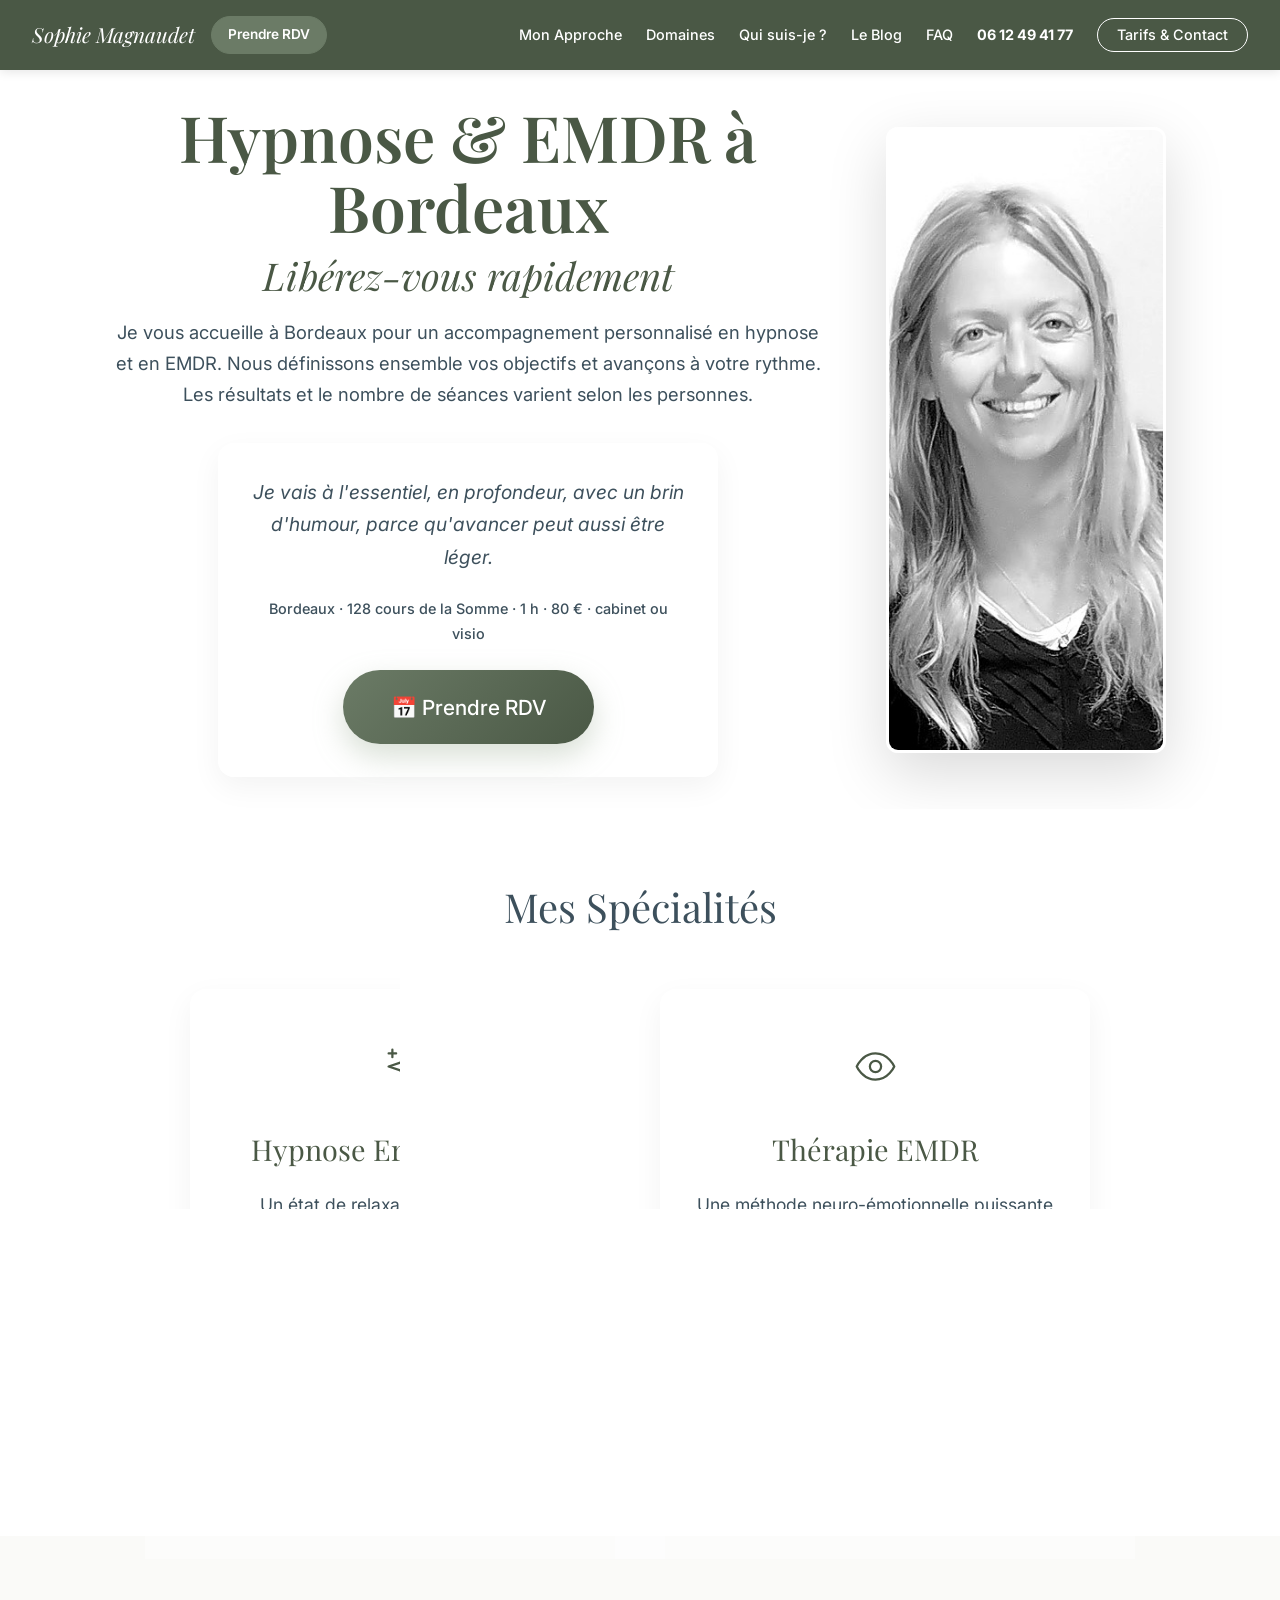
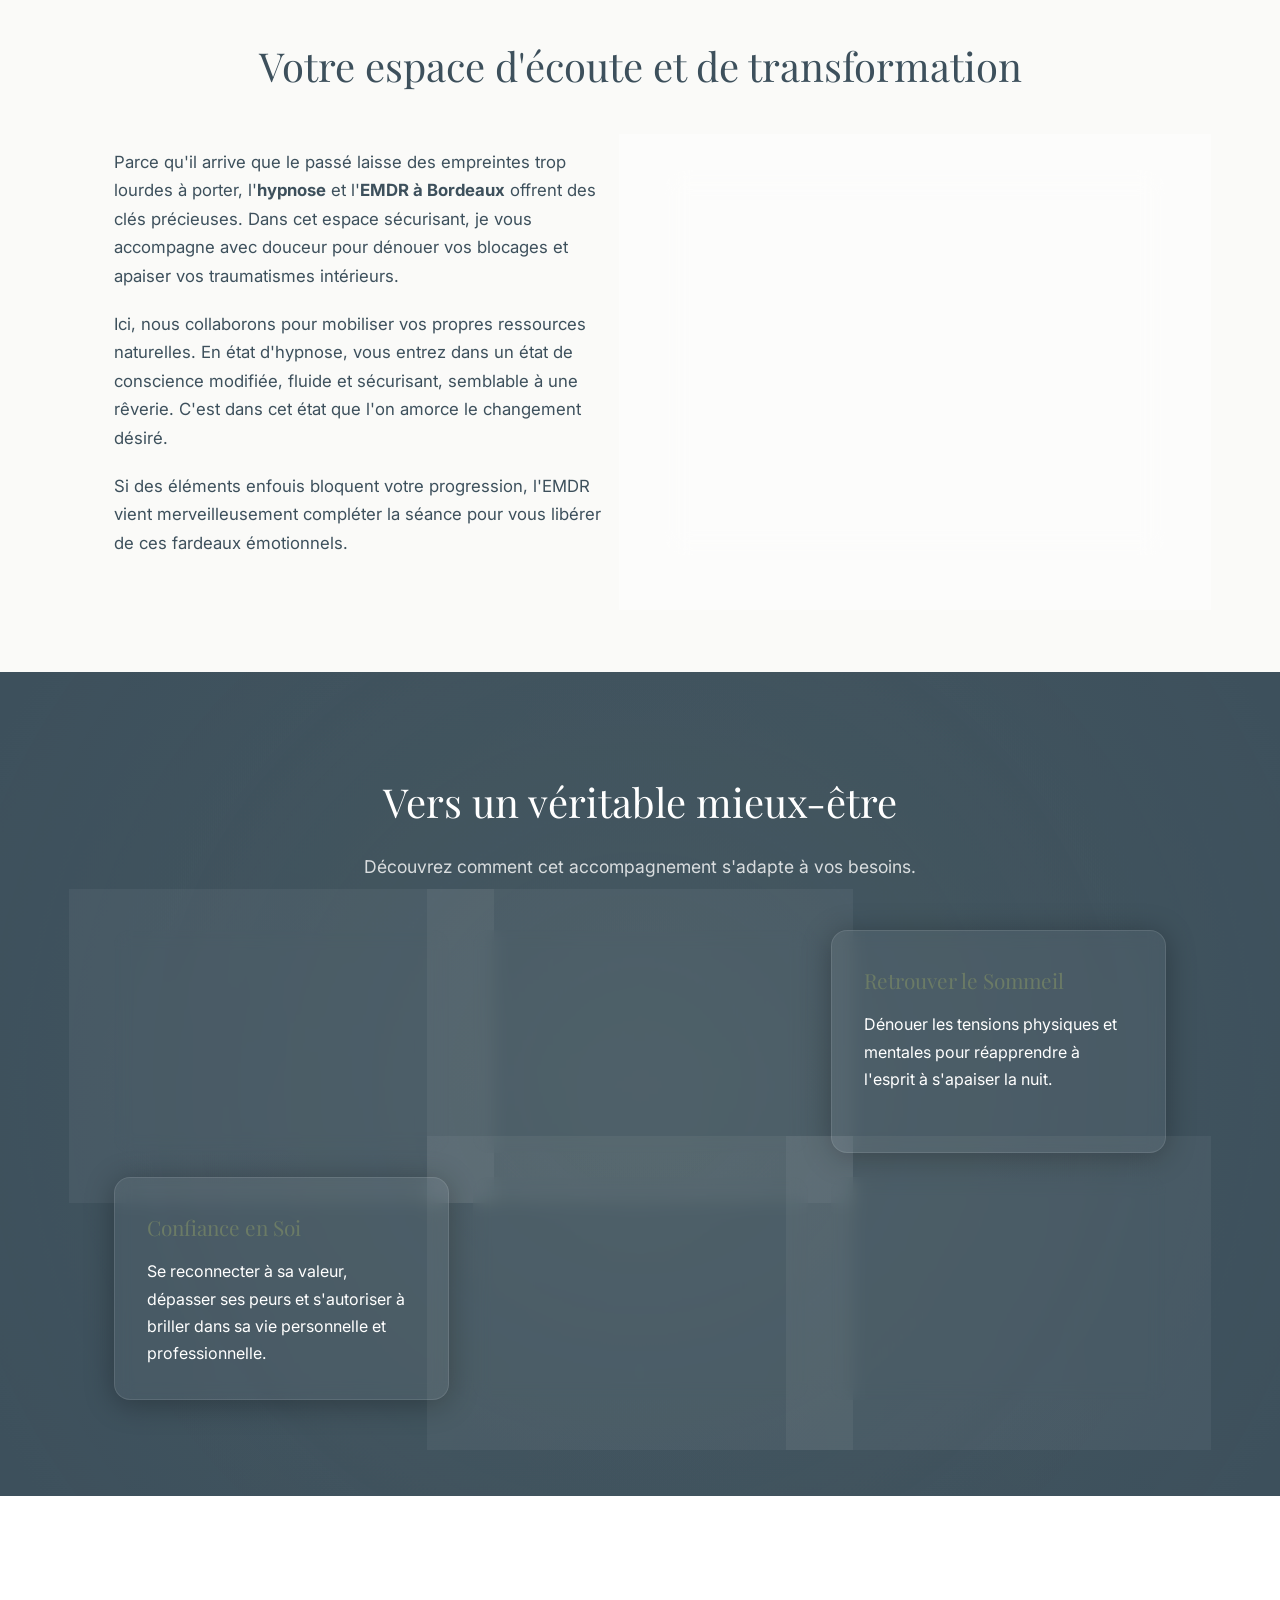
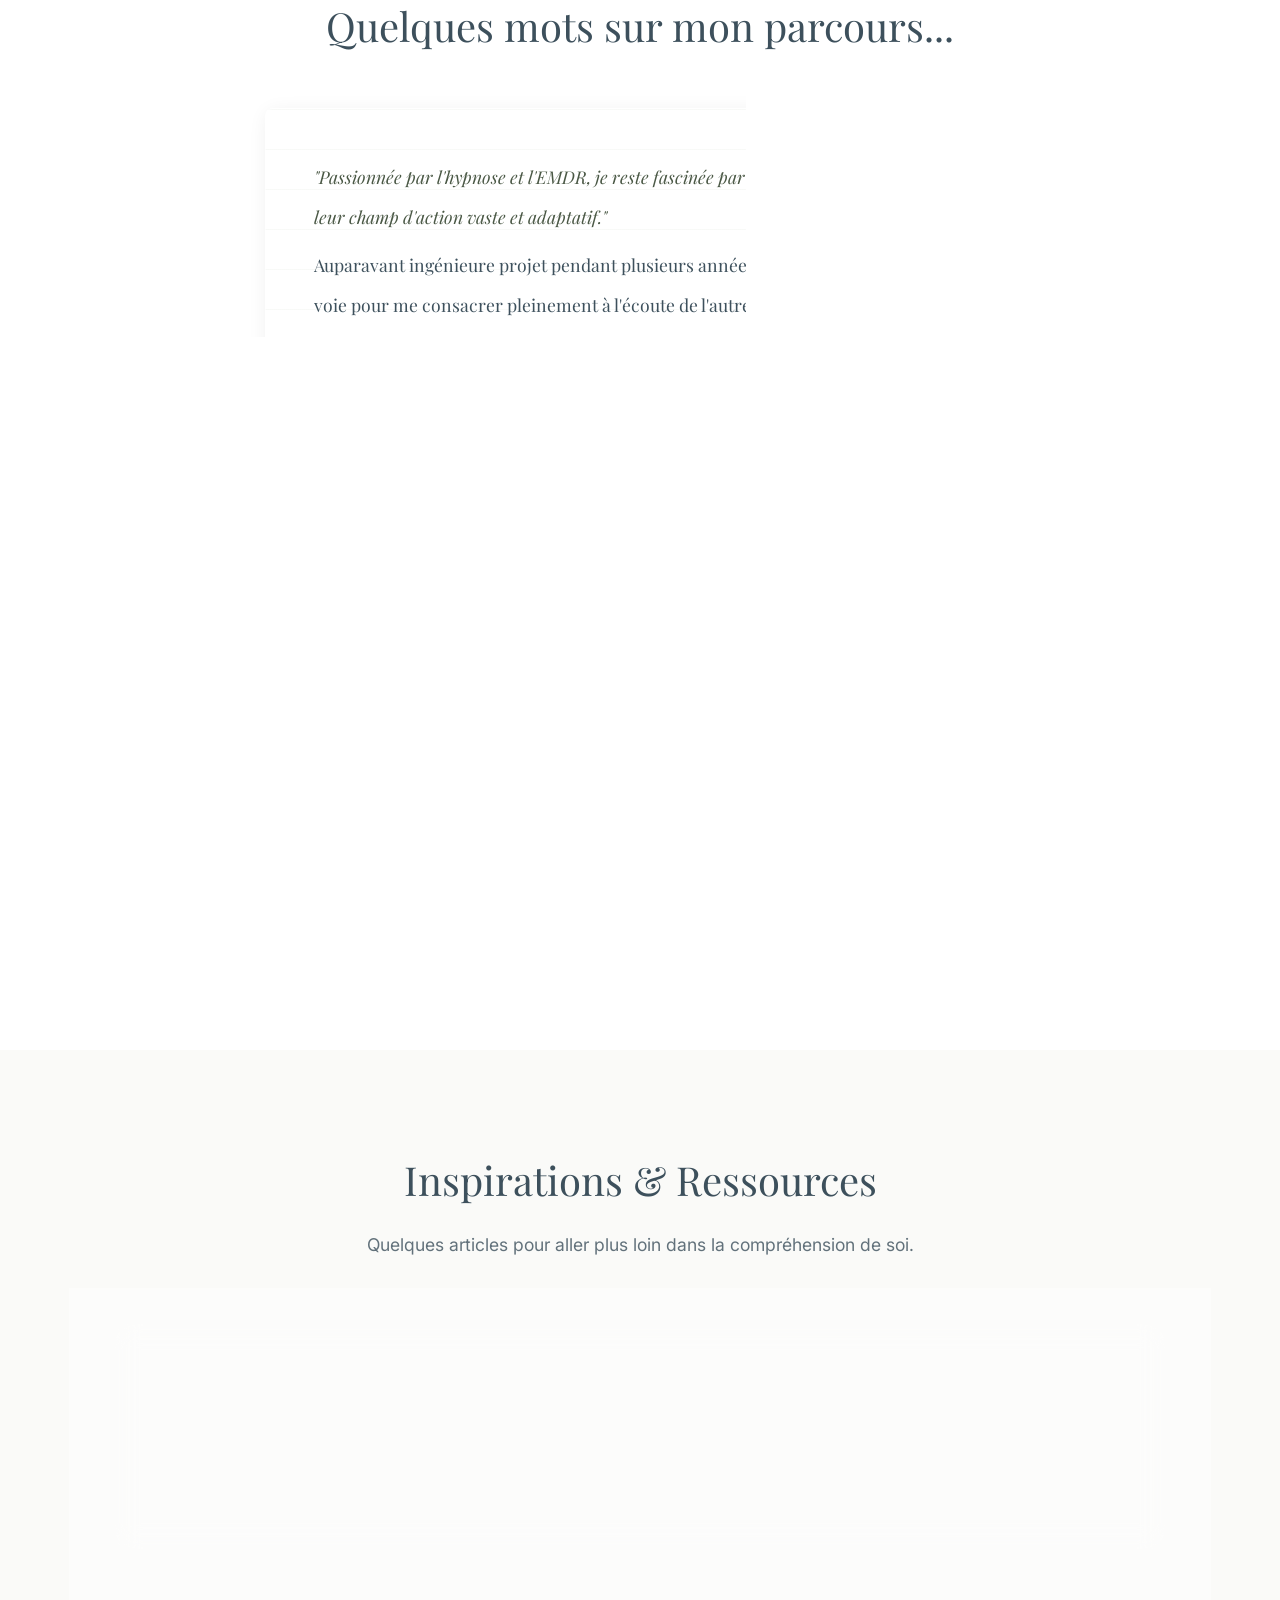
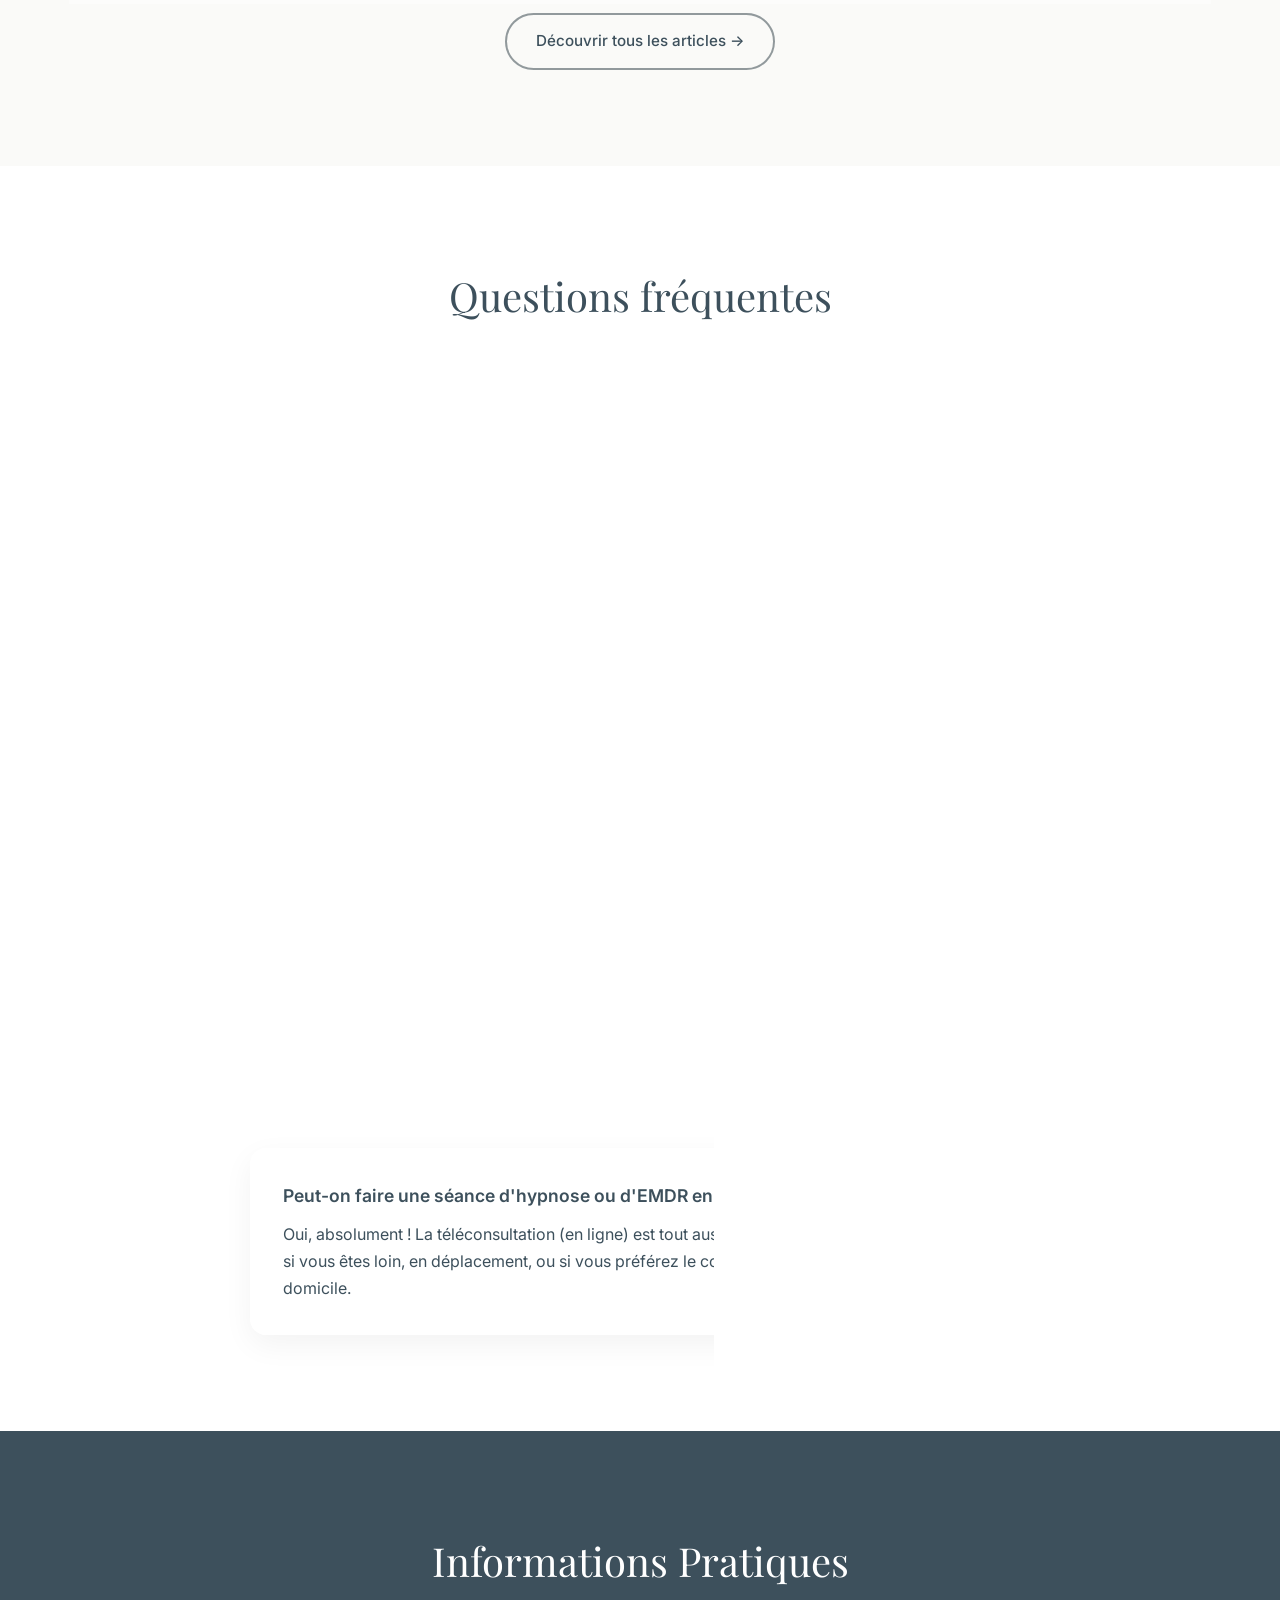
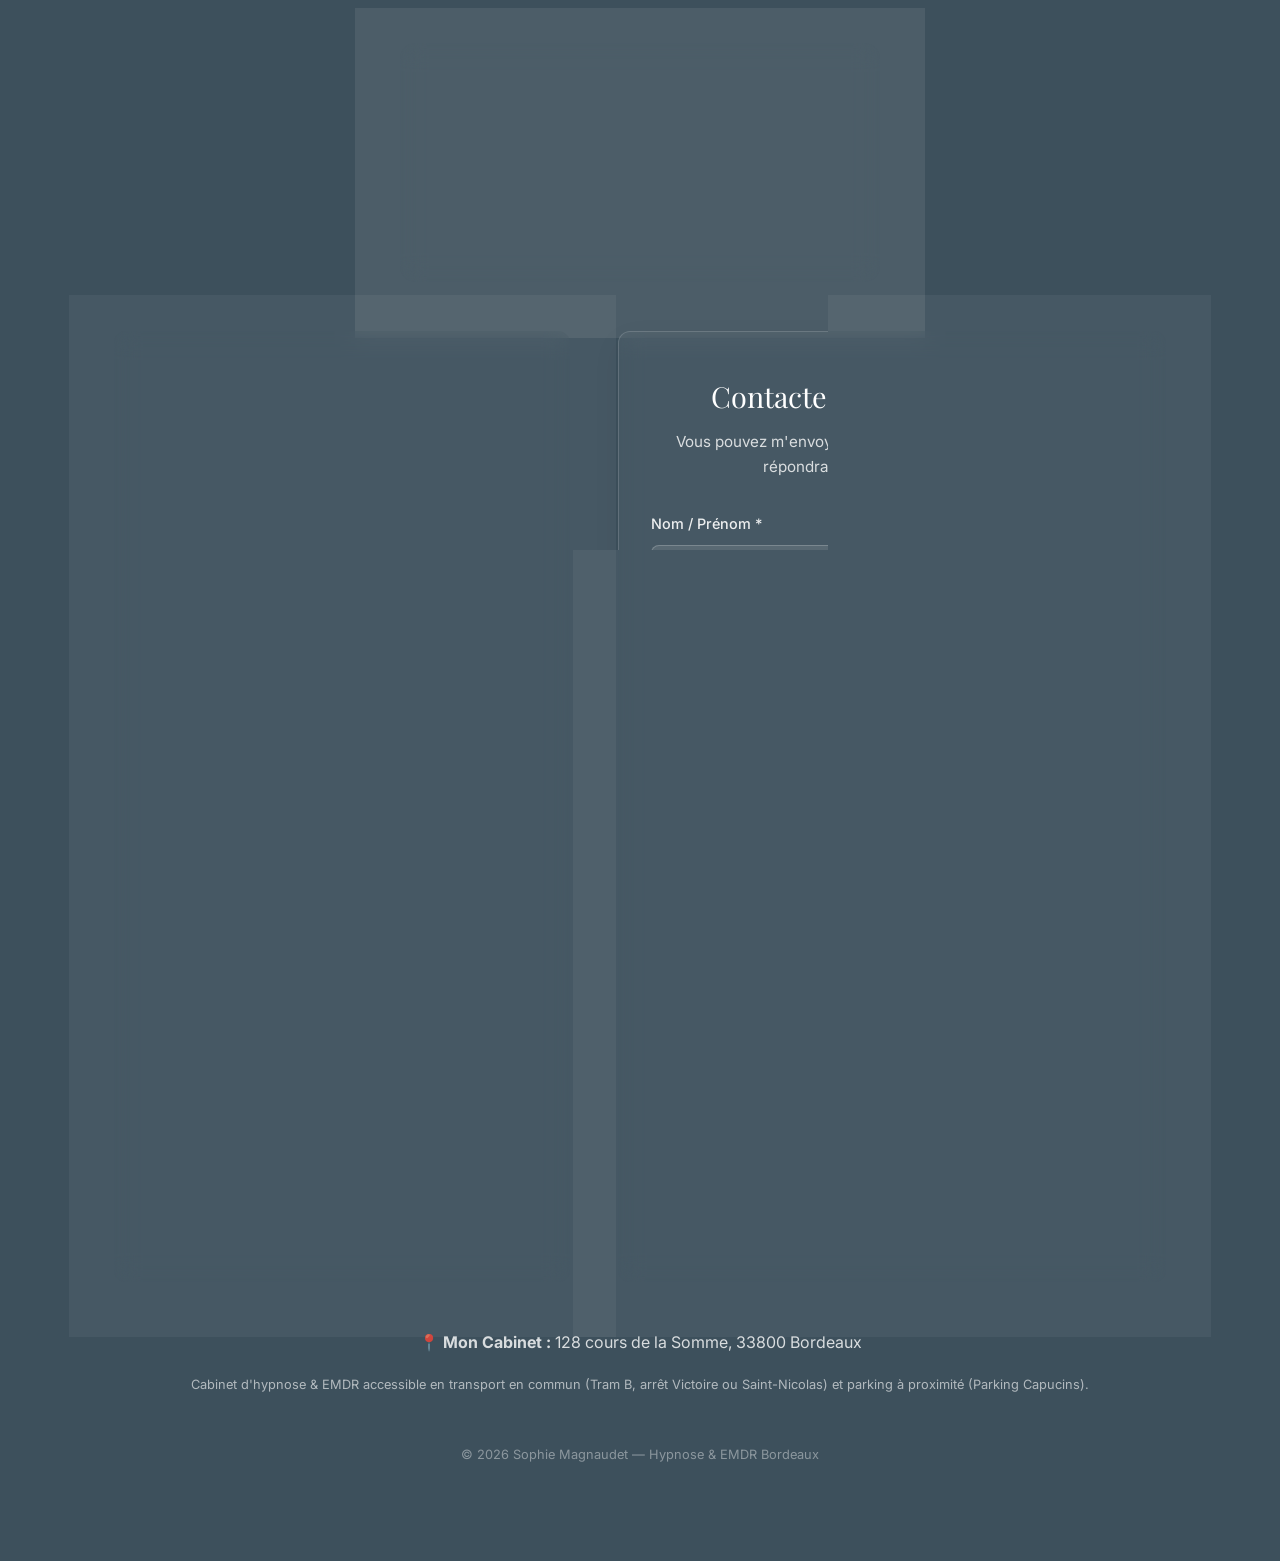
==== commit 37bcb74e: "Add files via upload" ====
--- a/index.html
+++ b/index.html
@@ -1,4 +1,4 @@
-<!DOCTYPE html>
+﻿<!DOCTYPE html>
 <html lang="fr" prefix="og: https://ogp.me/ns#">
 <head>
     <meta charset="UTF-8">
@@ -8,8 +8,8 @@
     <meta name="robots" content="index, follow, max-snippet:-1, max-image-preview:large, max-video-preview:-1">
 
     <!-- ✅ SEO : Title & Meta Description enrichis -->
-    <title>Hypnose &amp; EMDR Bordeaux | Sophie Magnaudet — Hypnothérapeute Cours de la Somme</title>
-    <meta name="description" content="Libérez-vous rapidement de vos blocages avec Sophie Magnaudet, hypnothérapeute certifiée à Bordeaux. Séances au cabinet et en téléconsultation (visio). Spécialiste Hypnose & EMDR pour un changement réel. Réservez au 06 12 49 41 77.">
+    <title>Hypnose et EMDR à Bordeaux | Sophie Magnaudet</title>
+    <meta name="description" content="Sophie Magnaudet vous accompagne en hypnose et EMDR à Bordeaux, au 128 cours de la Somme ou en visio. Séance de 1 h : 80 €. Informations et rendez-vous.">
     <meta name="keywords" content="hypnose bordeaux, EMDR bordeaux, hypnose en ligne, téléconsultation hypnose, hypnothérapeute bordeaux, hypnose visio, thérapie EMDR à distance, hypnose ericksonienne bordeaux, traumatisme bordeaux, stress anxieté, Sophie Magnaudet, EMDR 33800">
 
     <meta name="author" content="Sophie Magnaudet">
@@ -27,7 +27,7 @@
     <meta property="og:type" content="website">
     <meta property="og:locale" content="fr_FR">
     <meta property="og:title" content="Hypnose &amp; EMDR à Bordeaux | Sophie Magnaudet — Hypnothérapeute">
-    <meta property="og:description" content="Libérez-vous rapidement de vos blocages avec Sophie Magnaudet, hypnothérapeute certifiée à Bordeaux. Spécialiste Hypnose & EMDR pour un changement réel dès la première séance.">
+    <meta property="og:description" content="Libérez-vous rapidement de vos blocages avec Sophie Magnaudet, hypnothérapeute certifiée à Bordeaux. Spécialiste Hypnose & EMDR pour un changement réel selon votre rythme.">
     <meta property="og:url" content="https://www.hypnose-emdr-bordeaux.com/">
     <meta property="og:image" content="https://www.hypnose-emdr-bordeaux.comsophie_portrait_real.jpg">
     <meta property="og:image:alt" content="Sophie Magnaudet, hypnothérapeute EMDR à Bordeaux">
@@ -36,7 +36,7 @@
     <!-- ✅ SEO : Twitter / X Cards -->
     <meta name="twitter:card" content="summary_large_image">
     <meta name="twitter:title" content="Hypnose &amp; EMDR à Bordeaux | Sophie Magnaudet">
-    <meta name="twitter:description" content="Libérez-vous rapidement de vos blocages avec Sophie Magnaudet, hypnothérapeute certifiée à Bordeaux. Spécialiste Hypnose & EMDR pour un changement réel dès la première séance.">
+    <meta name="twitter:description" content="Libérez-vous rapidement de vos blocages avec Sophie Magnaudet, hypnothérapeute certifiée à Bordeaux. Spécialiste Hypnose & EMDR pour un changement réel selon votre rythme.">
     <meta name="twitter:image" content="https://www.hypnose-emdr-bordeaux.comsophie_portrait_real.jpg">
 
 
@@ -631,3 +631,5 @@
 </html>
 
 
+
+
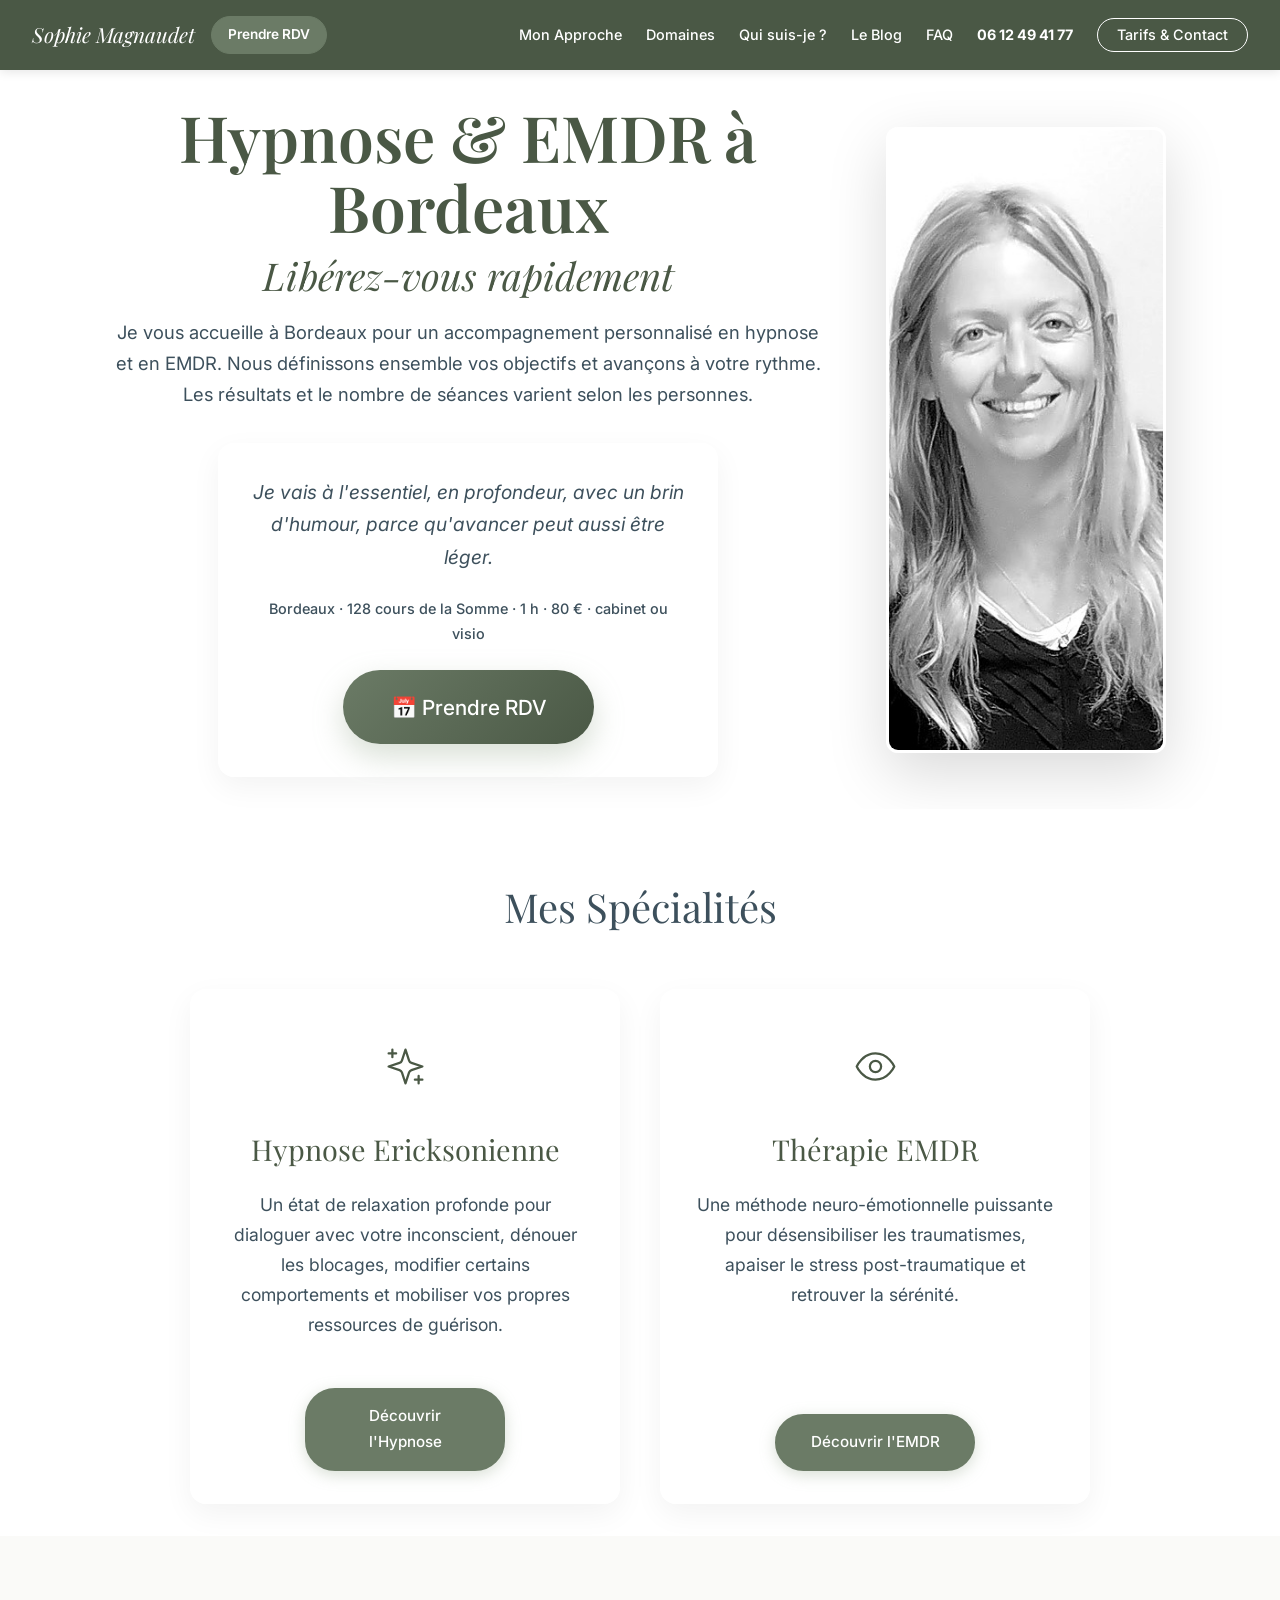
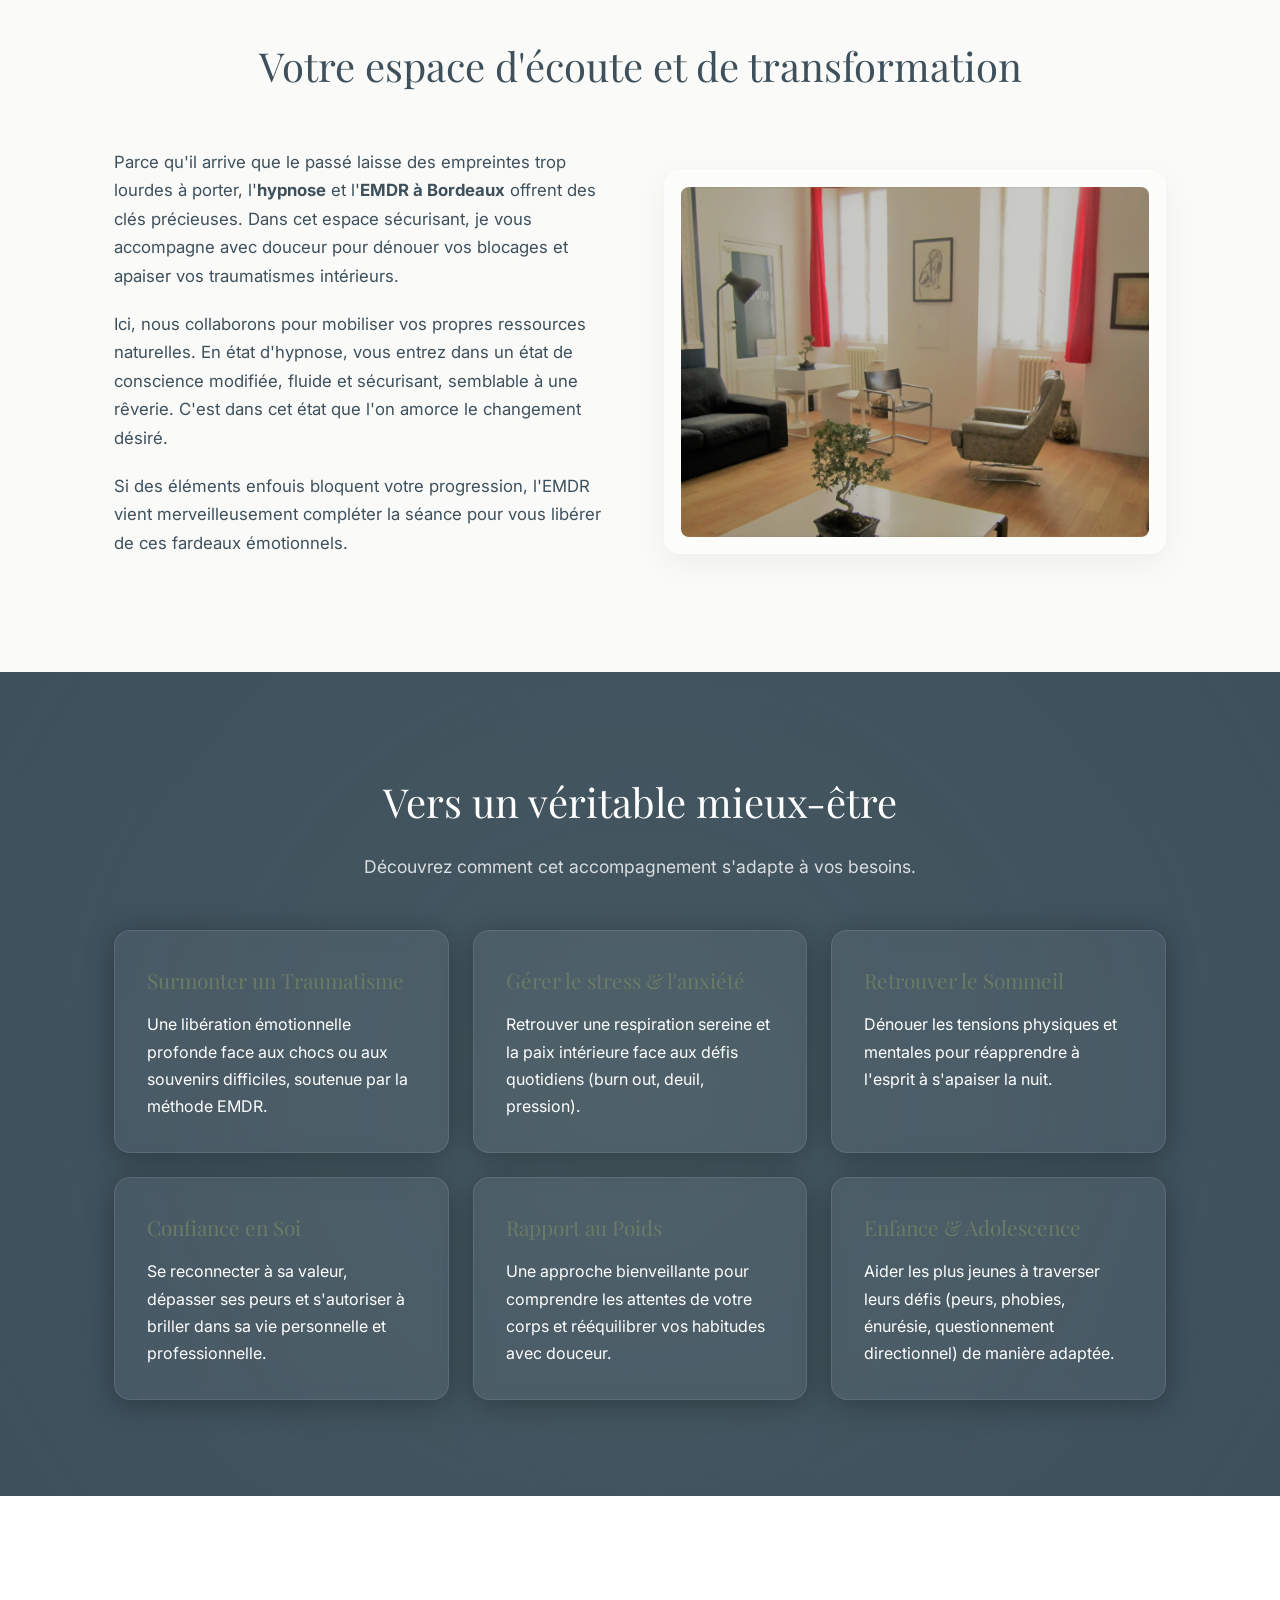
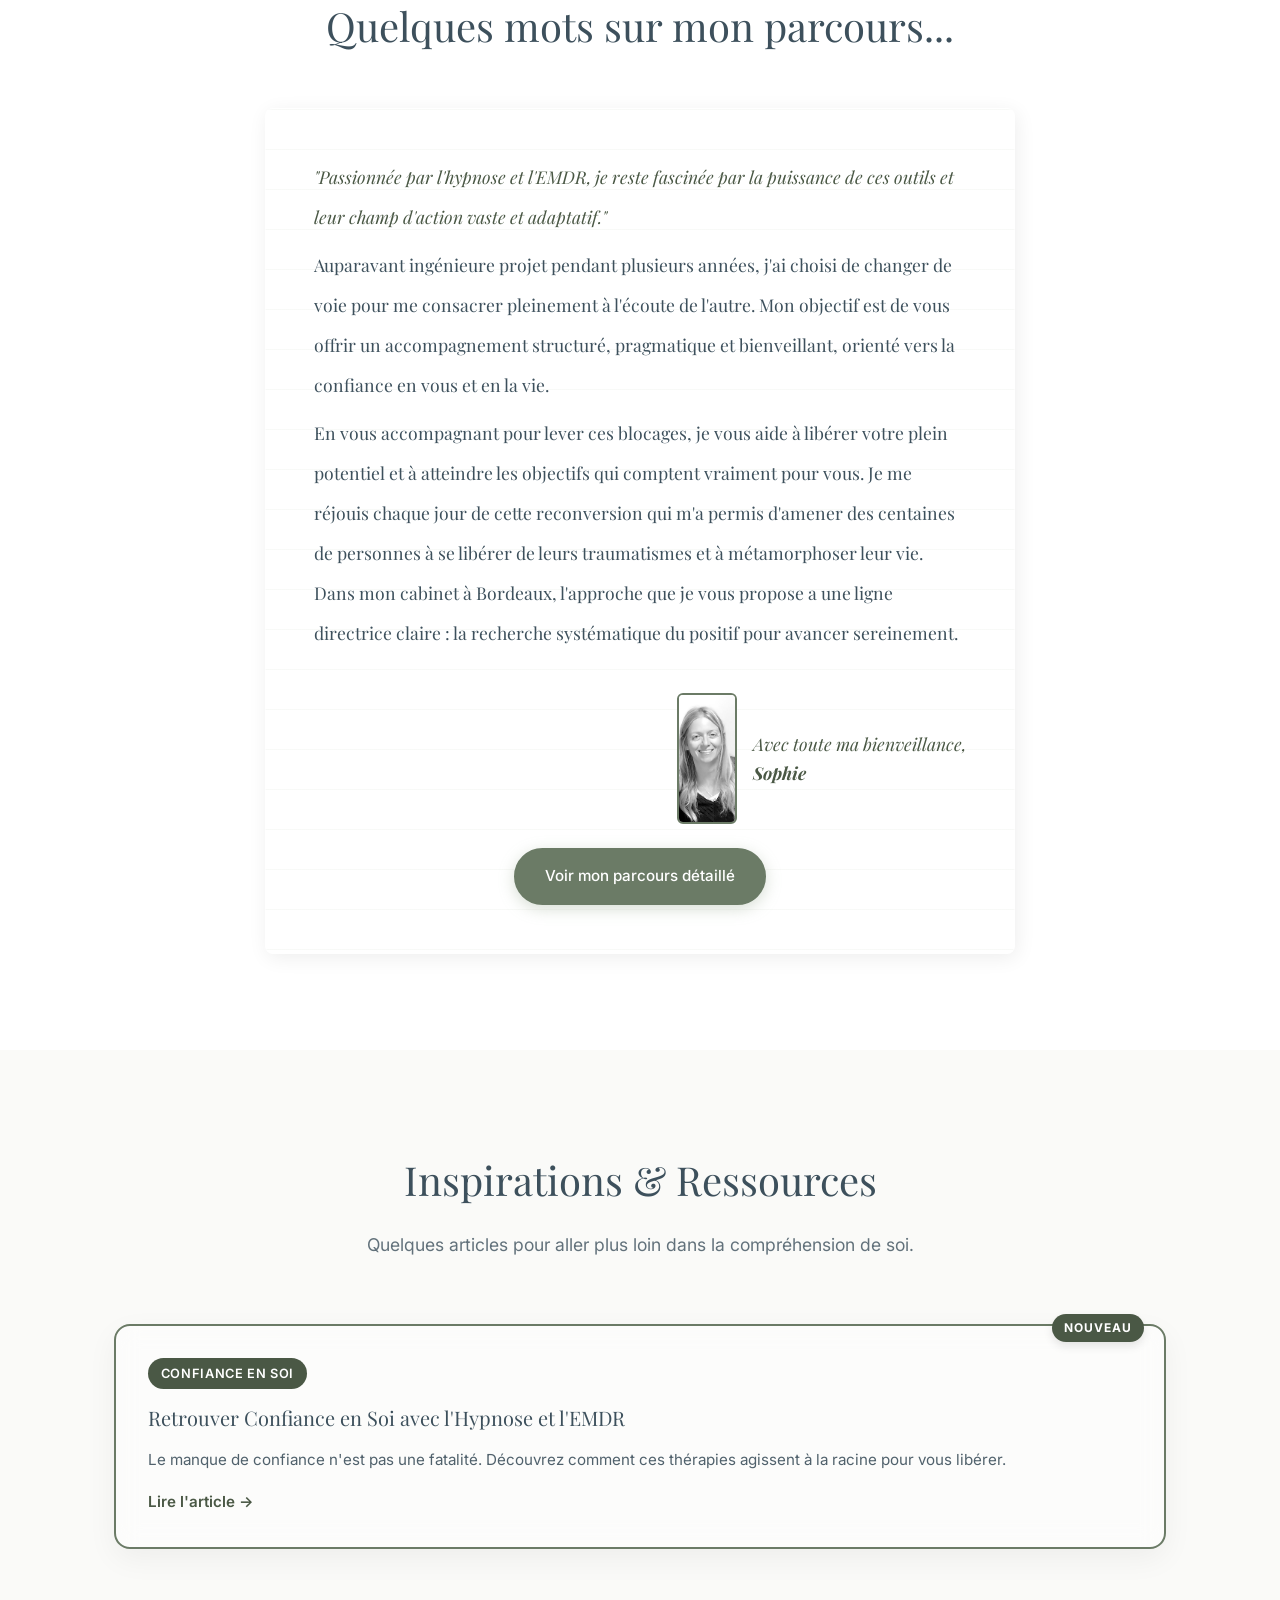
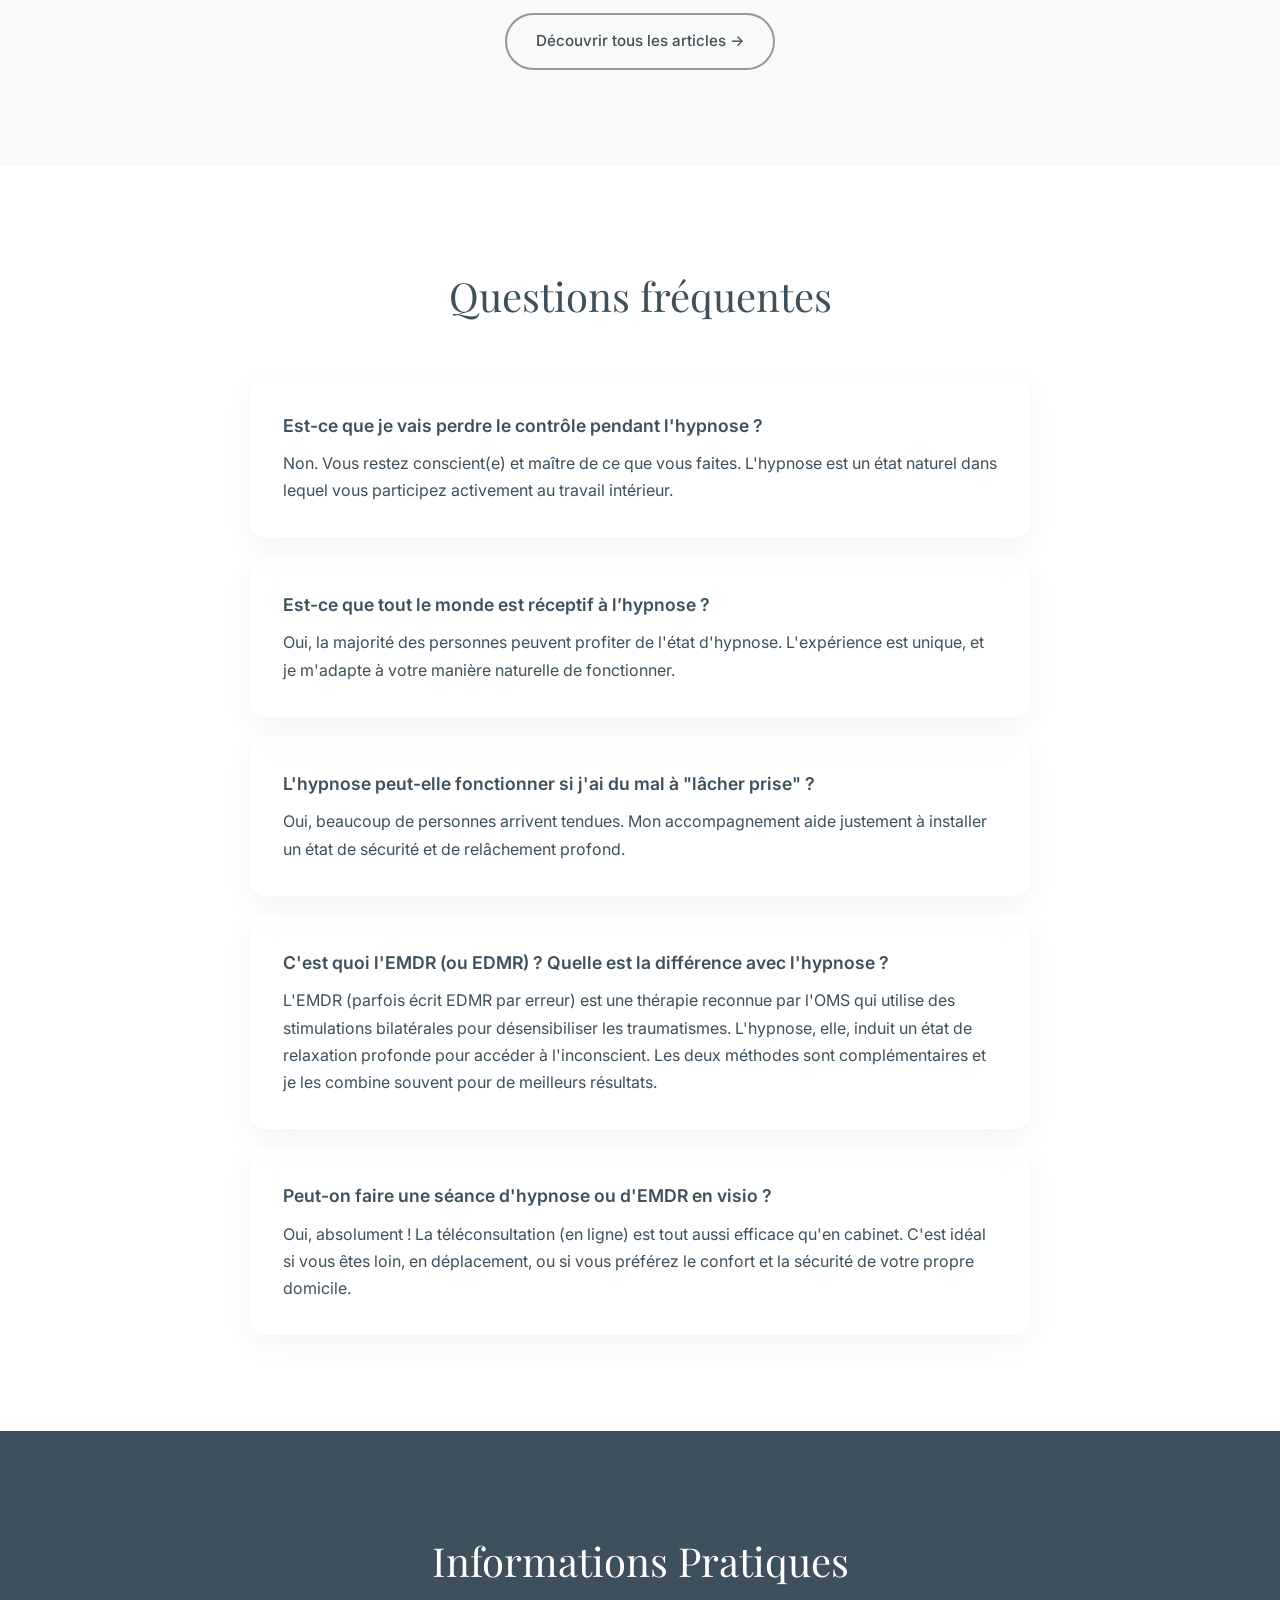
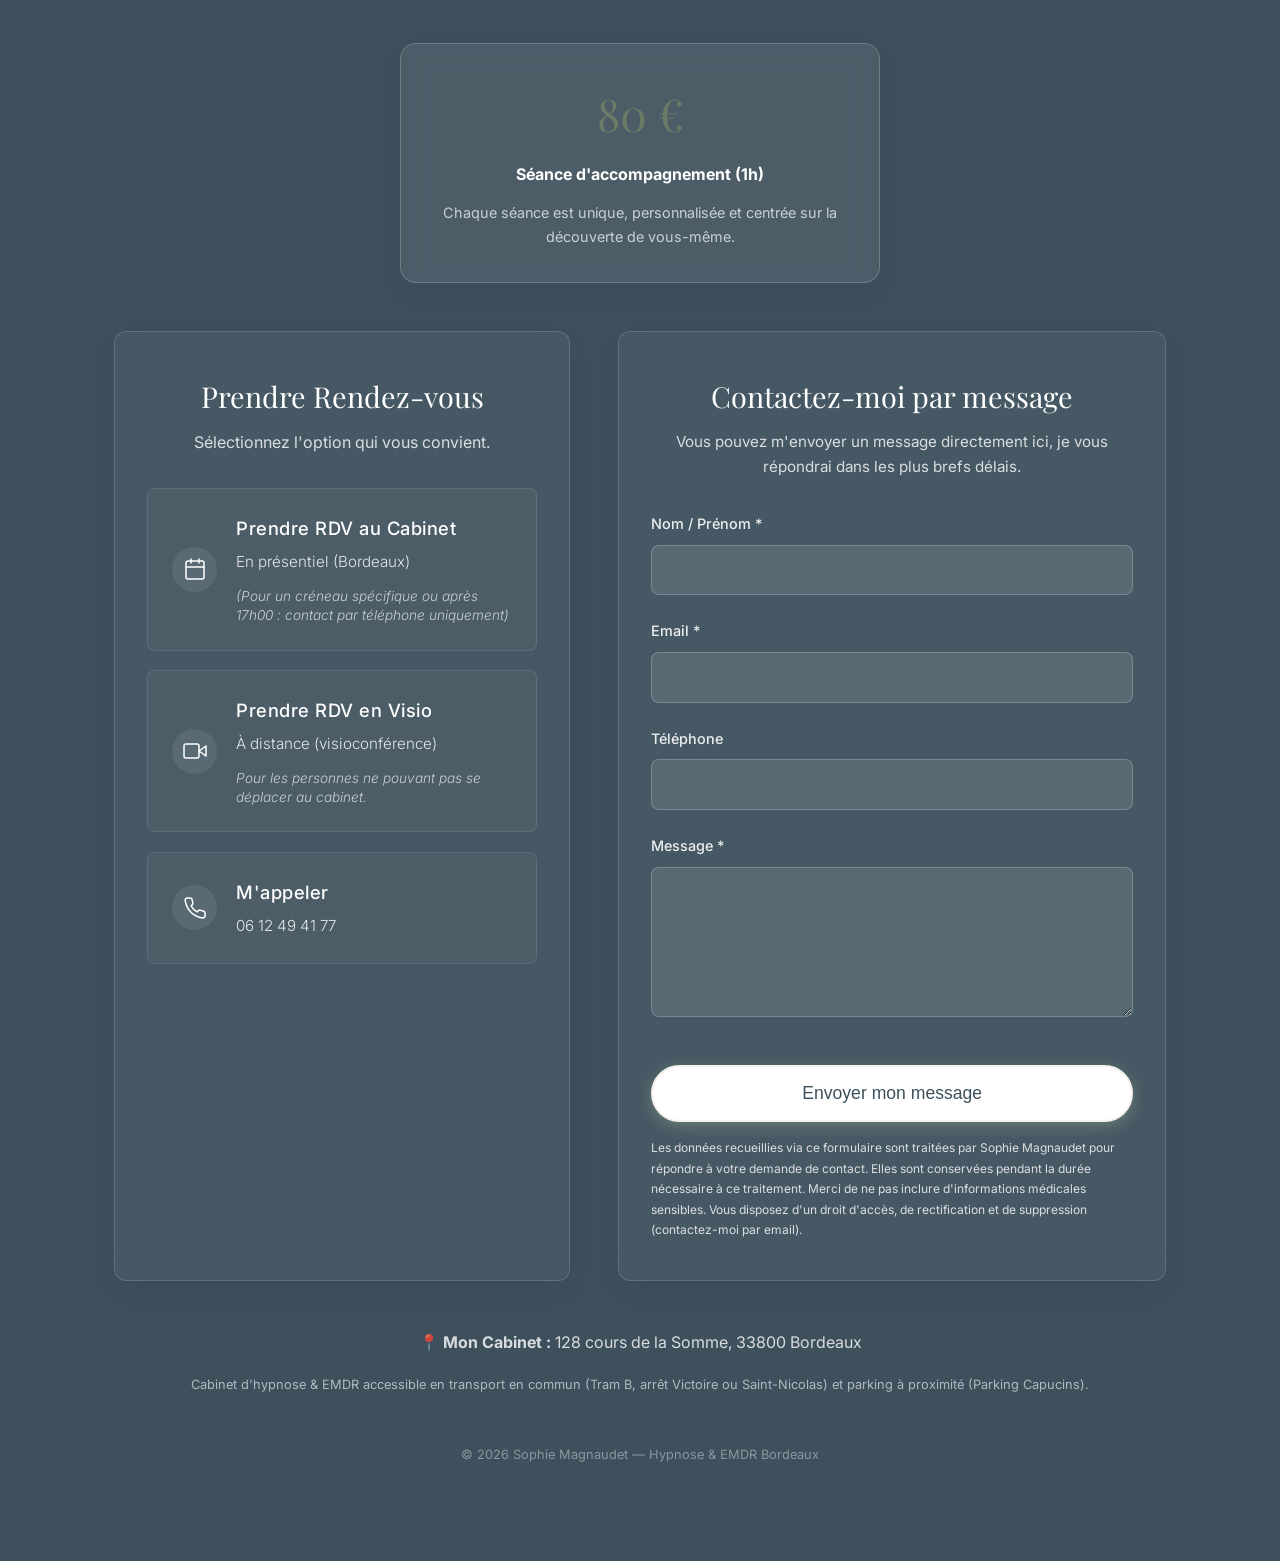
==== commit cdecb381: "Add files via upload" ====
--- a/index.html
+++ b/index.html
@@ -210,9 +210,9 @@
     <!-- NAVIGATION avec menu hamburger mobile -->
     <nav class="navbar" role="navigation" aria-label="Navigation principale">
         <div class="nav-brand">
-            Sophie Magnaudet
+            <a href="index.html" style="color: inherit; text-decoration: none;">Sophie Magnaudet</a>
             <div class="nav-contact-group">
-                <a href="#rdv" class="nav-rdv-btn">Prendre RDV</a>
+                <a href="tarifs-contact.html" class="nav-rdv-btn">Prendre RDV</a>
             </div>
         </div>
 
@@ -384,7 +384,7 @@
                     </div>
                 </div>
                 <div style="margin-top: 1.5rem; text-align: center;">
-                    <a href="sophie-magnaudet.html" class="btn btn-primary" style="text-decoration: none;">Voir mon parcours d�taill�</a>
+                    <a href="sophie-magnaudet.html" class="btn btn-primary" style="text-decoration: none;">Voir mon parcours détaillé</a>
                 </div>
             </div>
         </div>
@@ -633,3 +633,6 @@
 
 
 
+
+
+
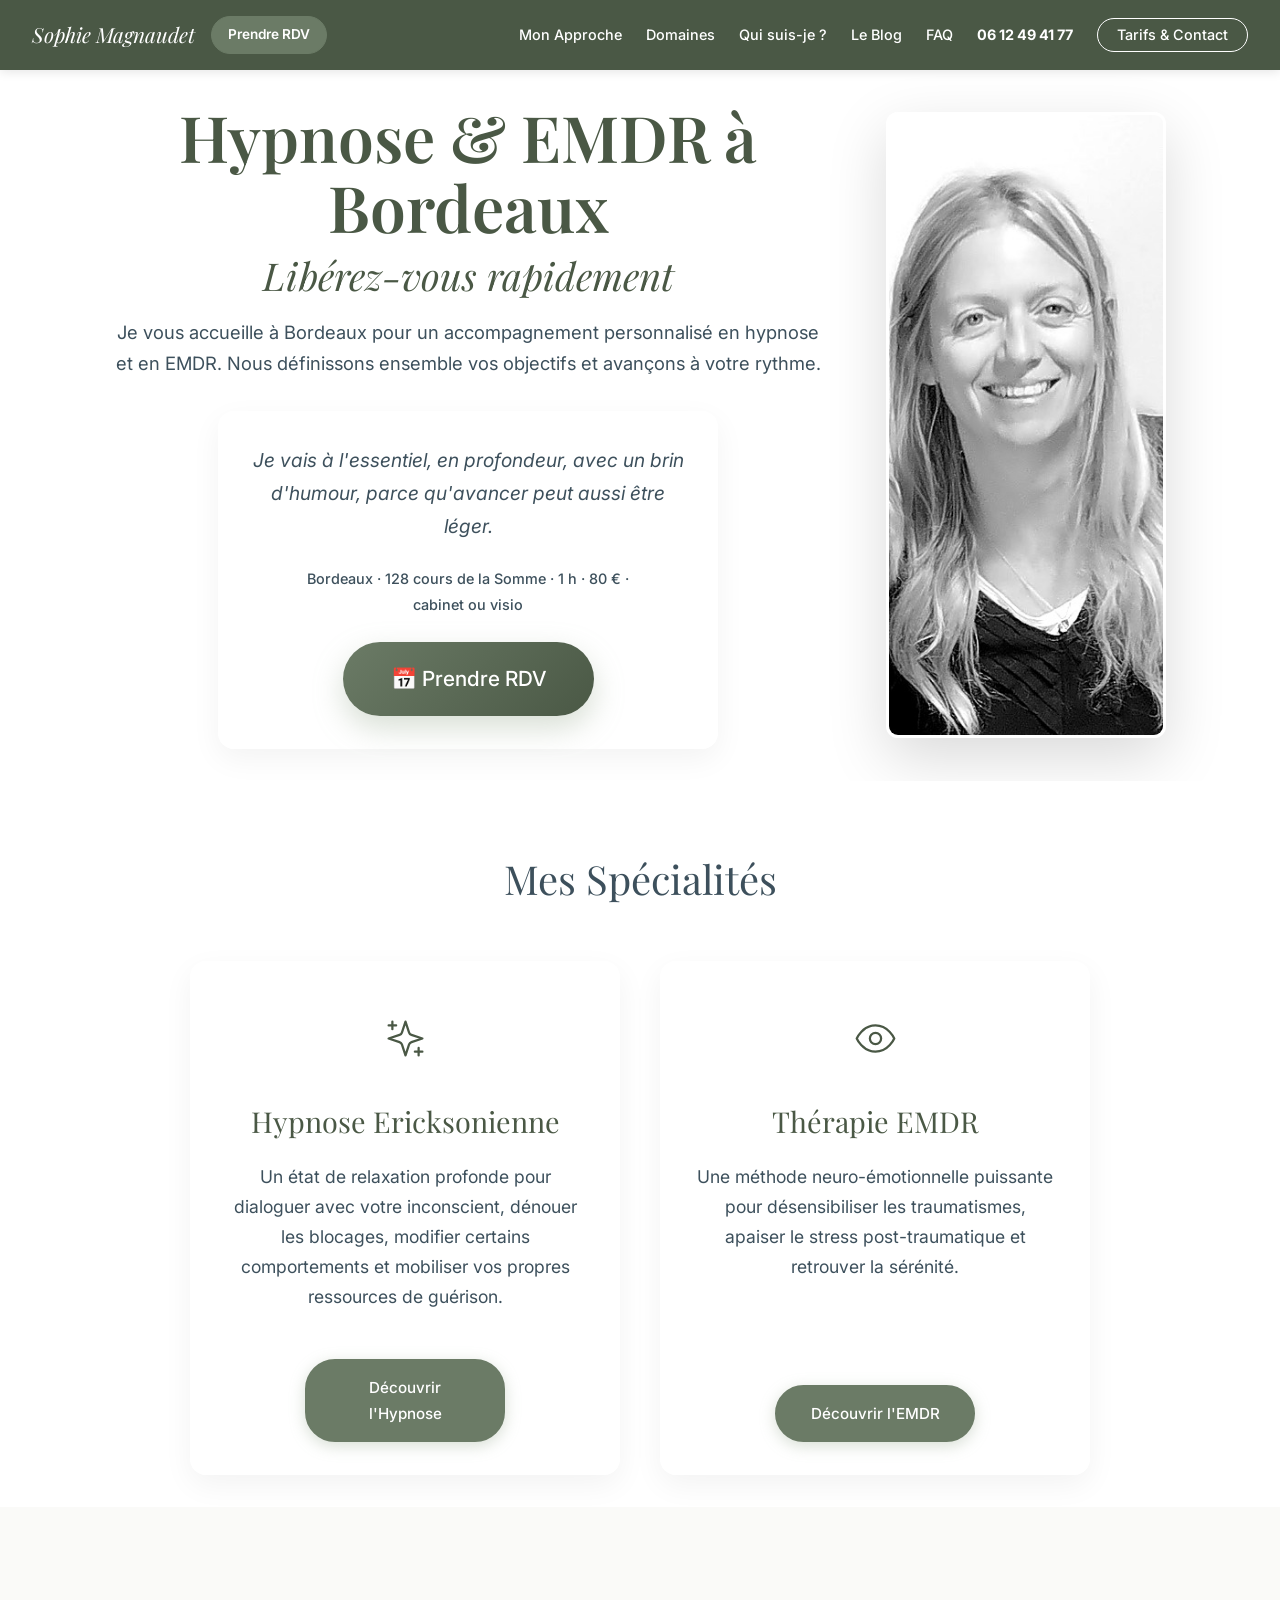
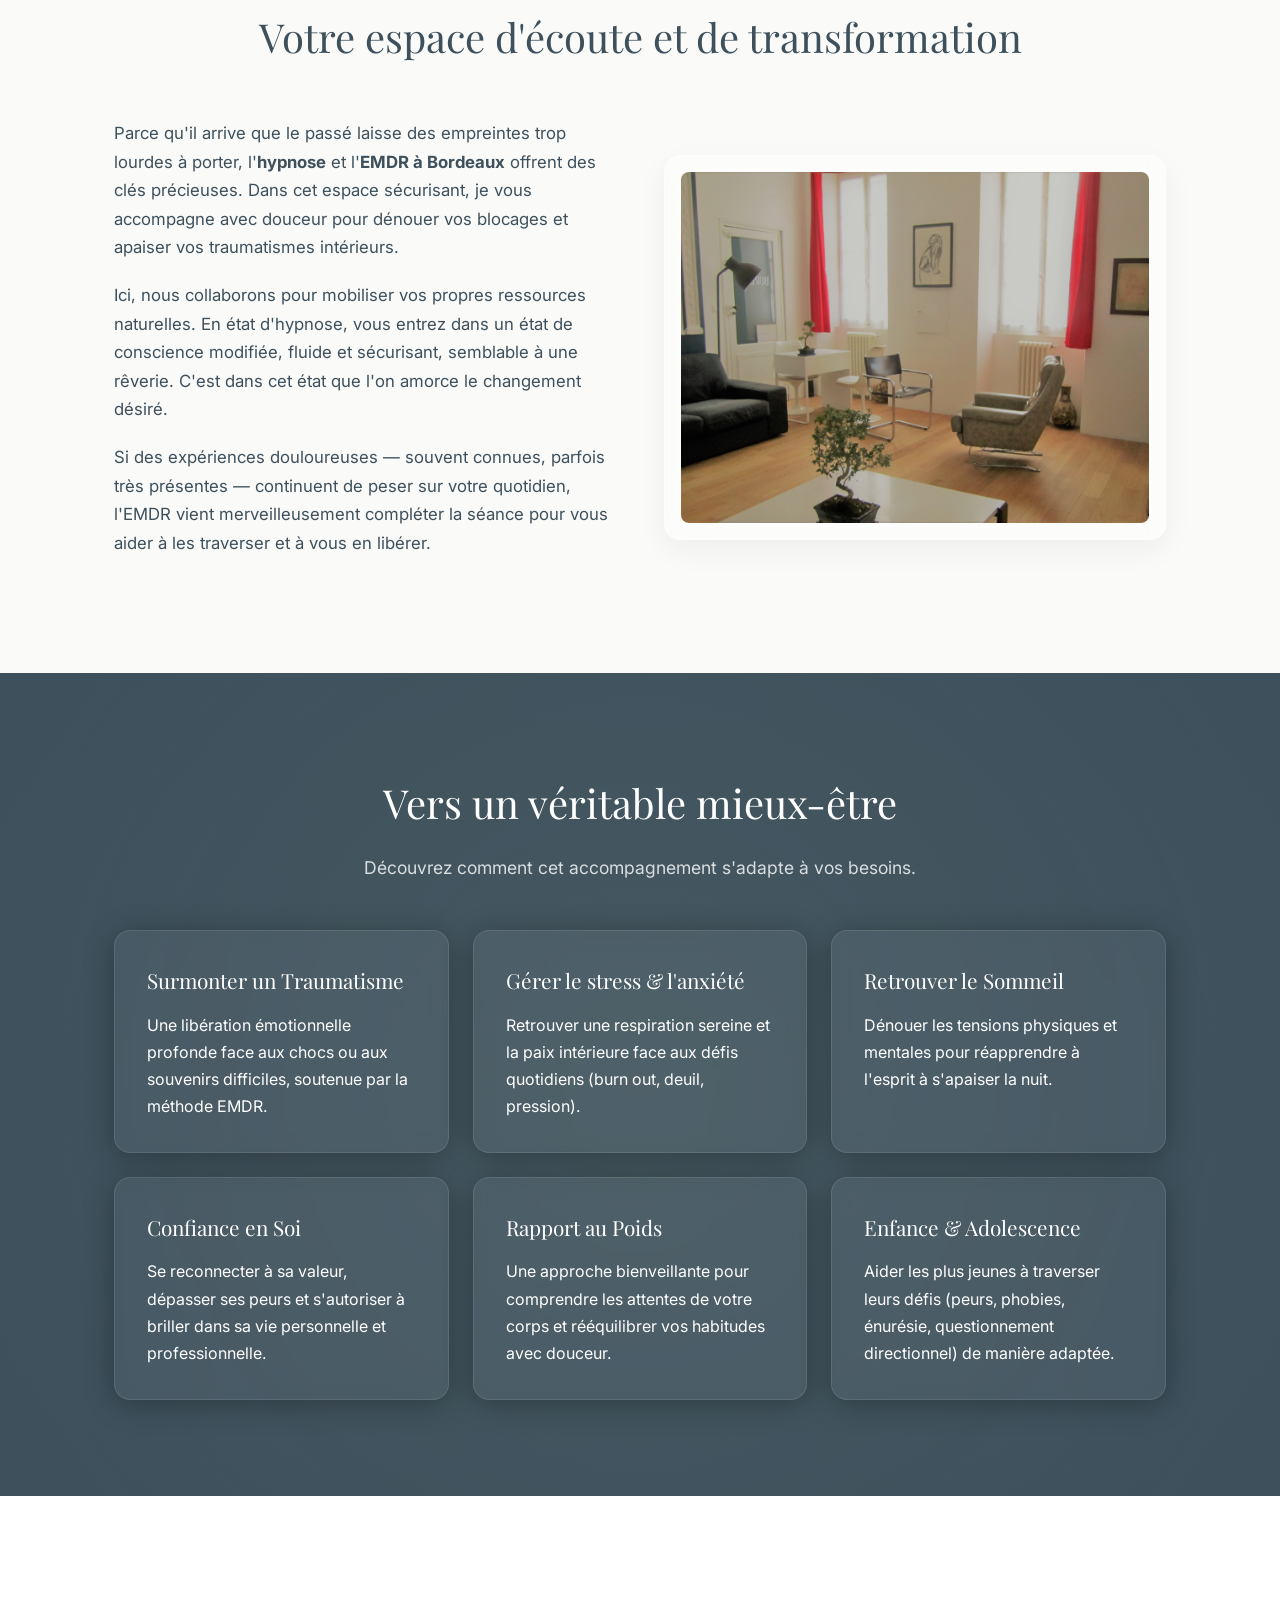
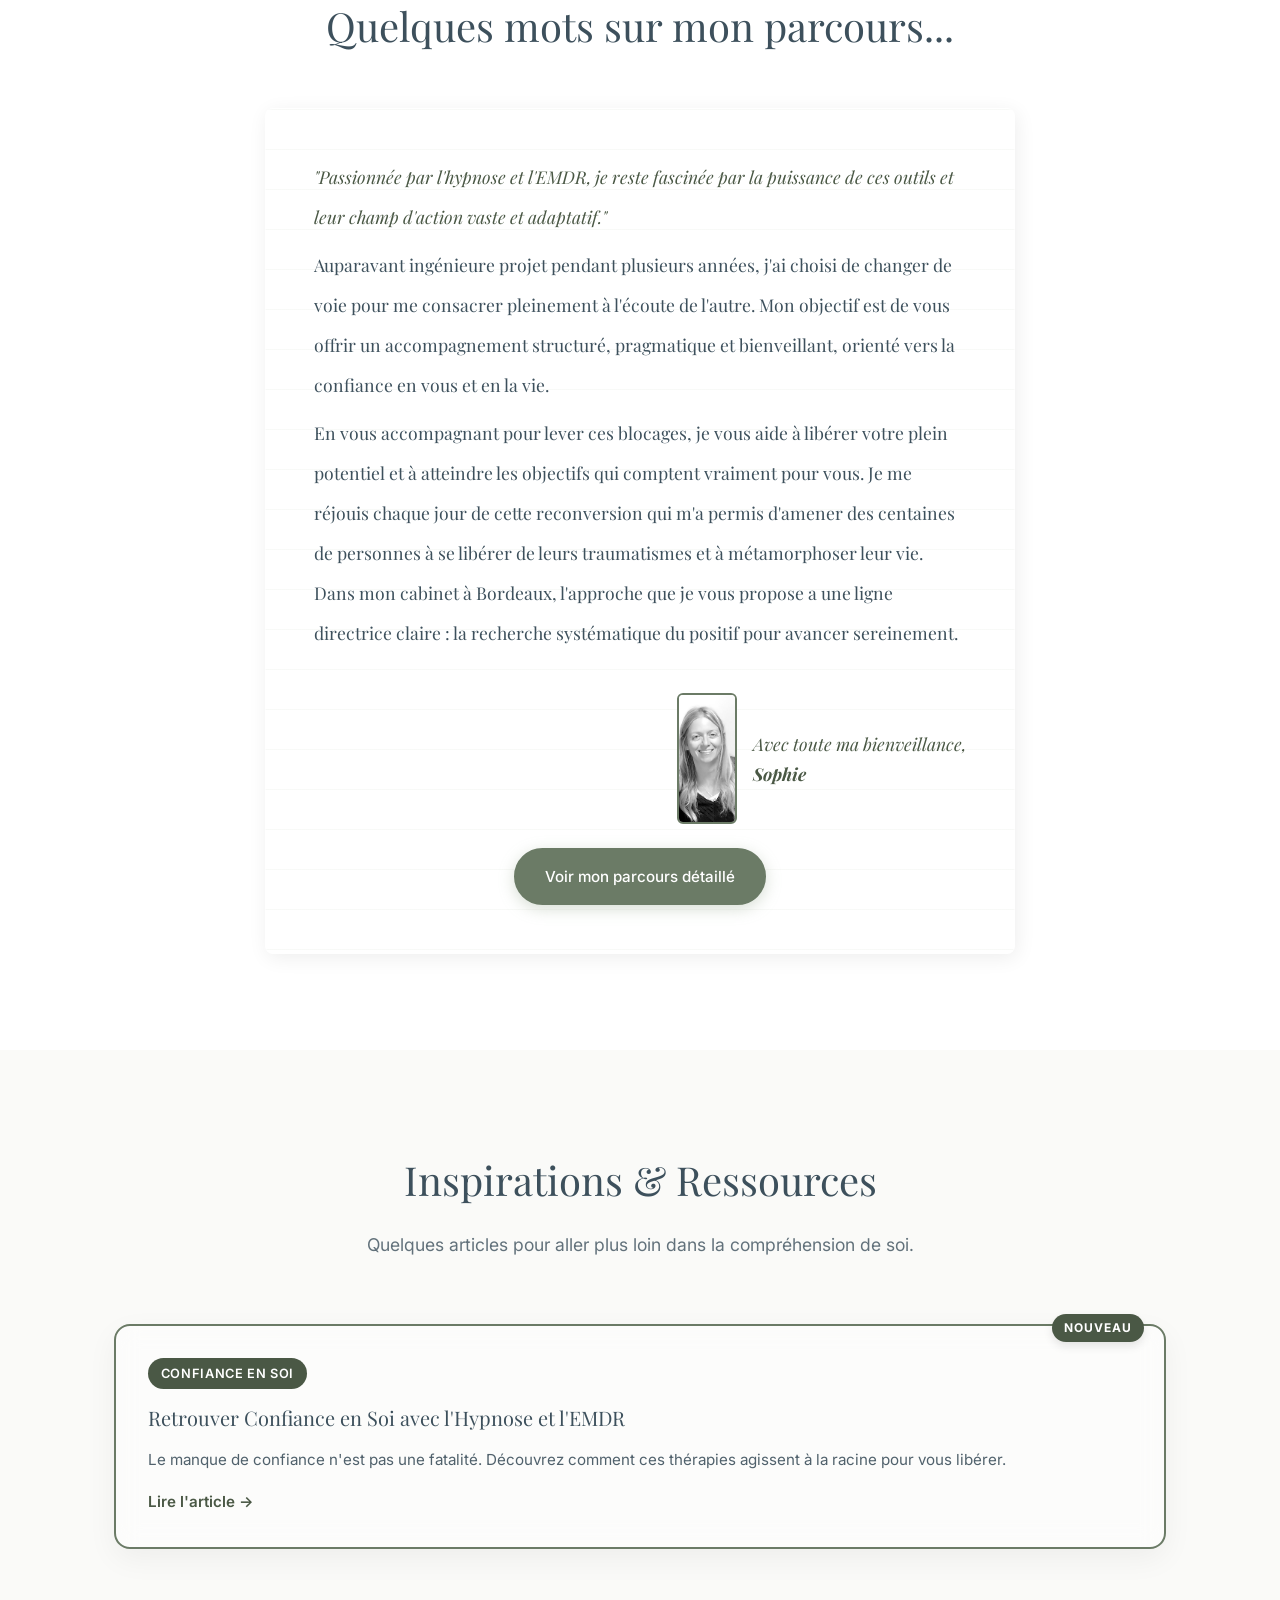
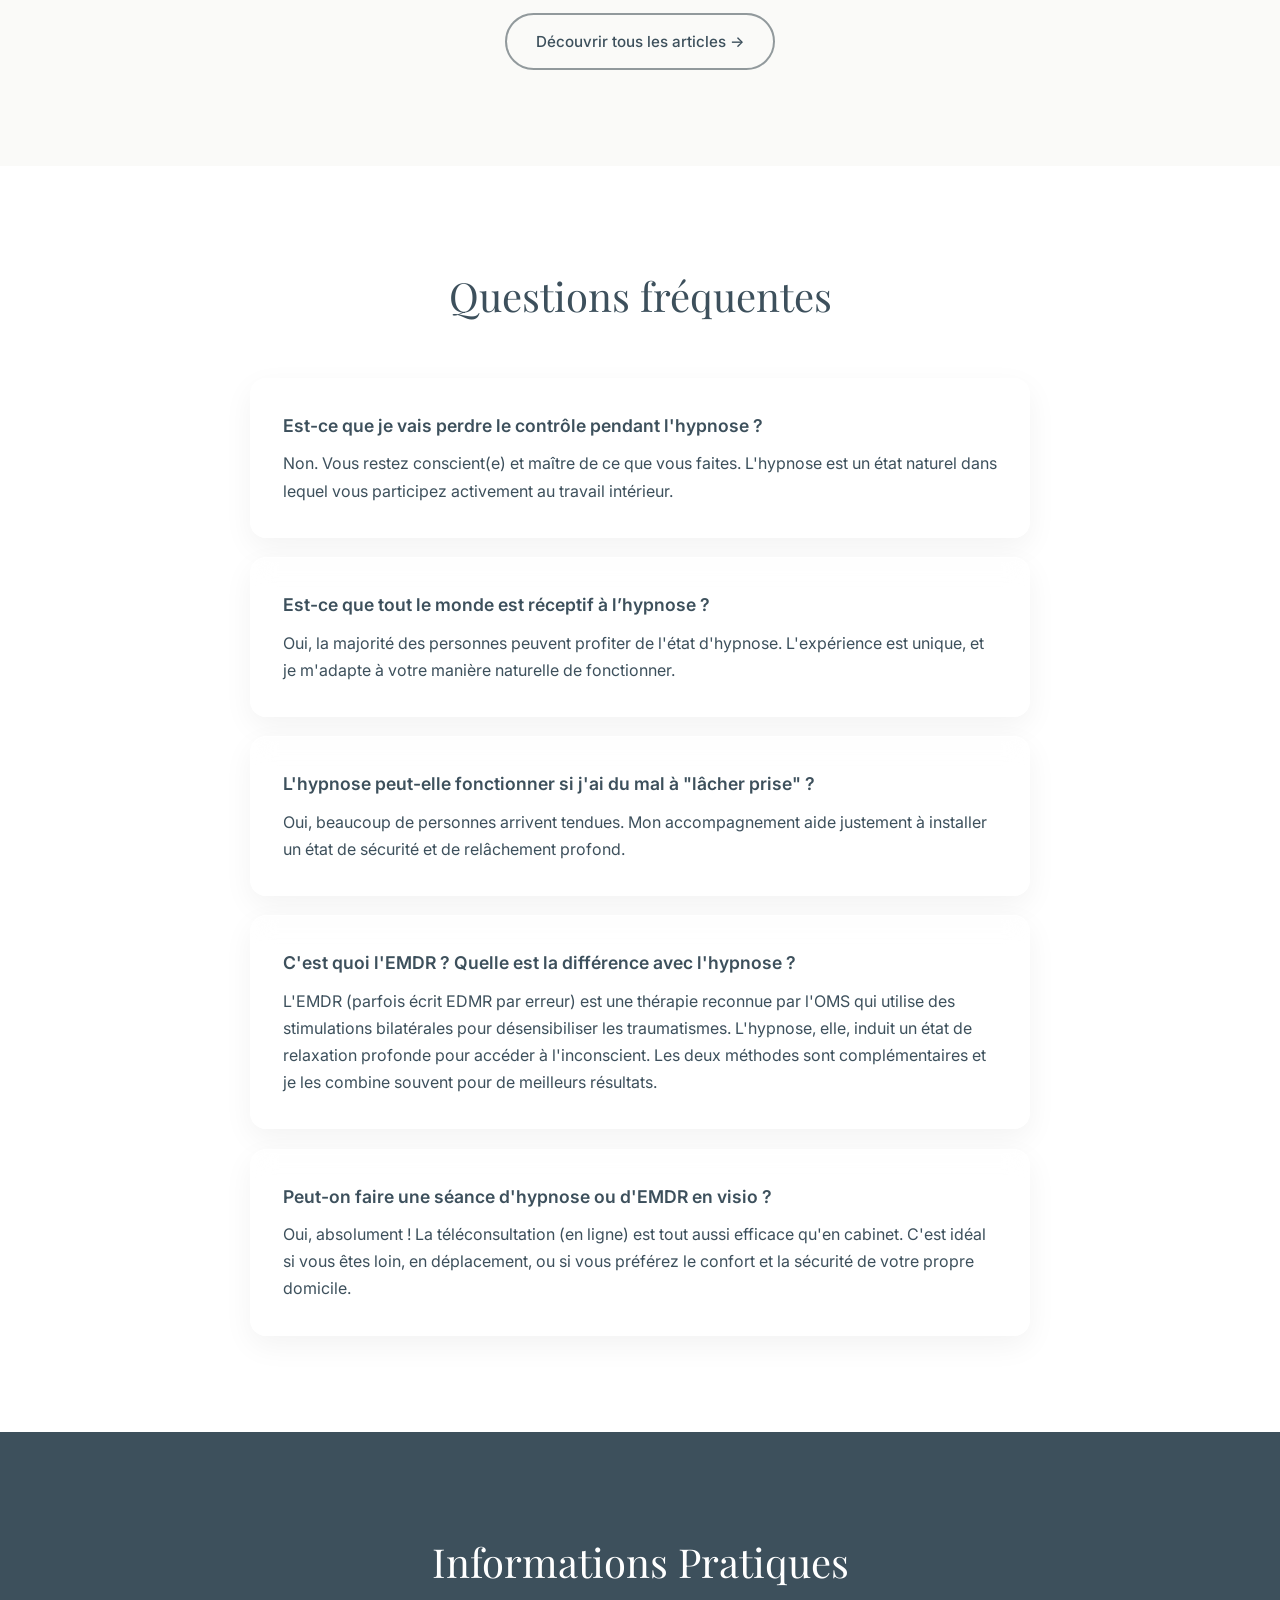
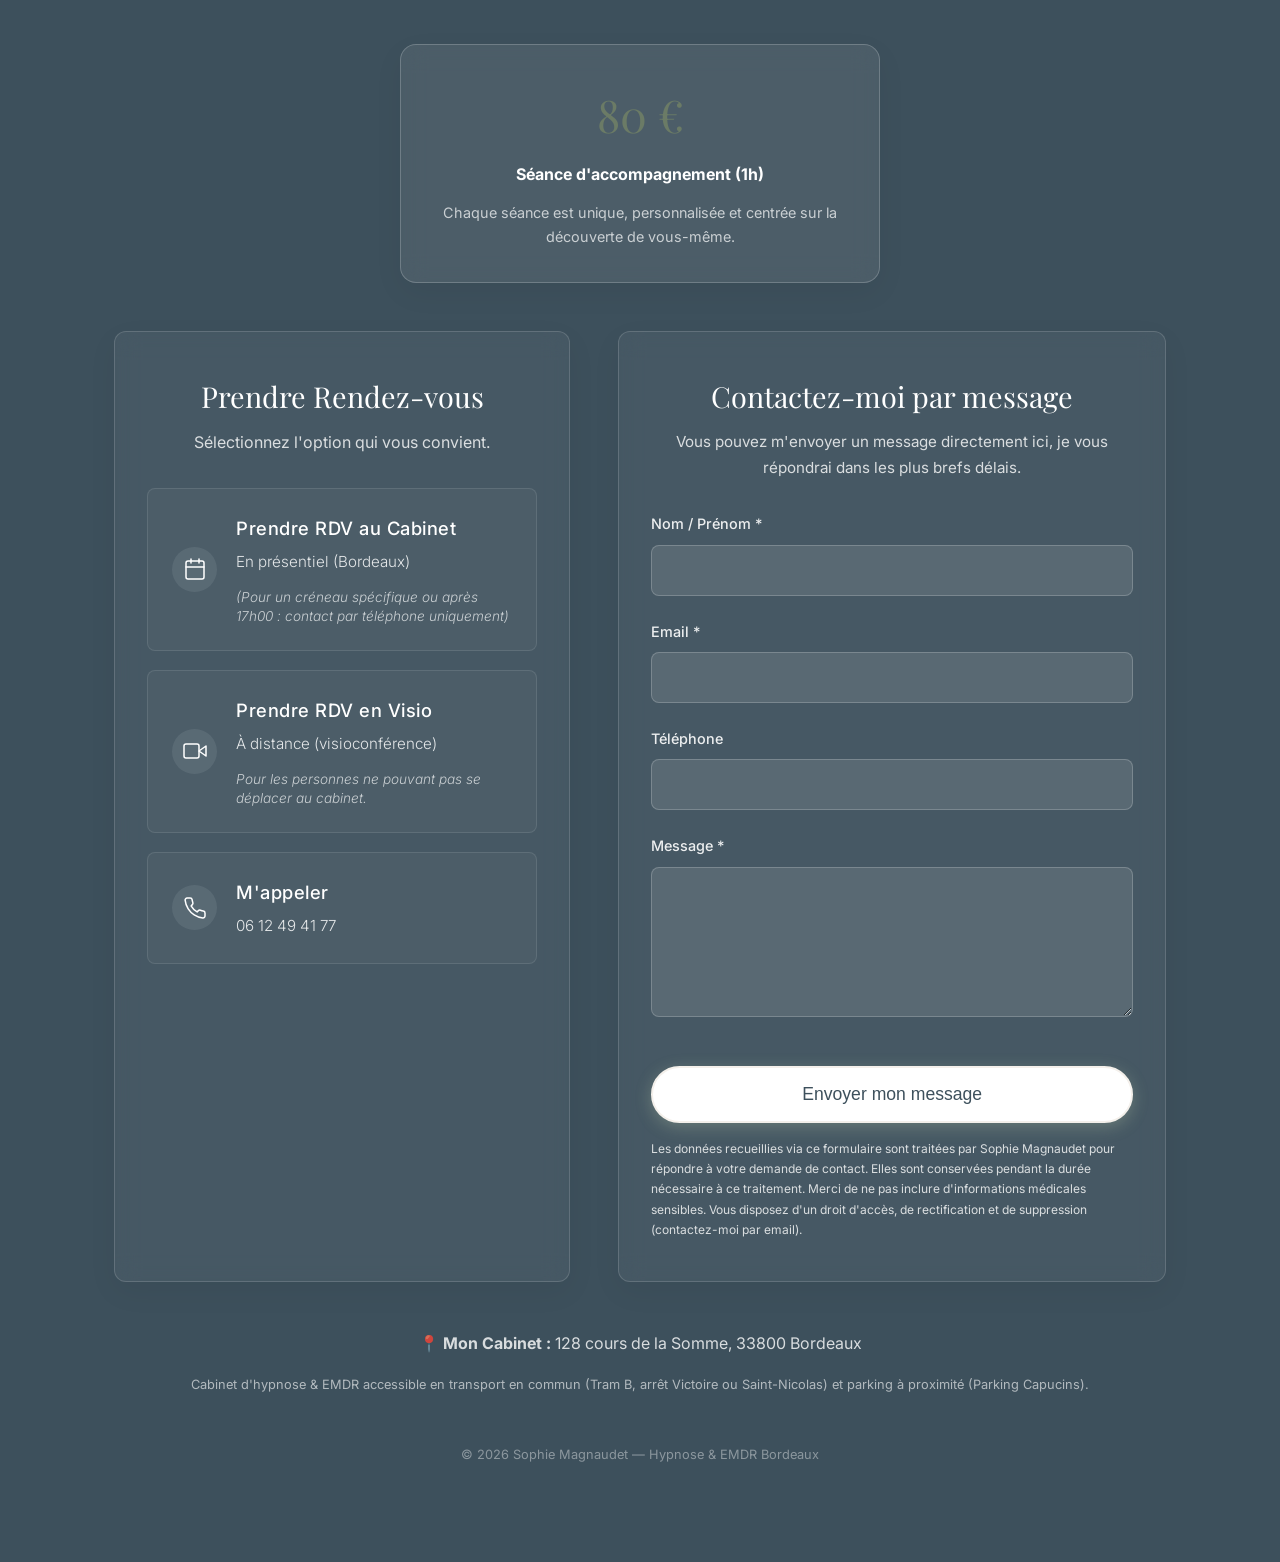
==== commit 45a4e1eb: "Add files via upload" ====
--- a/index.html
+++ b/index.html
@@ -245,14 +245,14 @@
                     <span class="highlight">Libérez-vous rapidement</span>
                 </h1>
                 <p class="hero-subtitle">
-                    Je vous accueille à Bordeaux pour un accompagnement personnalisé en hypnose et en EMDR. Nous définissons ensemble vos objectifs et avançons à votre rythme. Les résultats et le nombre de séances varient selon les personnes.
+                    Je vous accueille à Bordeaux pour un accompagnement personnalisé en hypnose et en EMDR. Nous définissons ensemble vos objectifs et avançons à votre rythme.
                 </p>
                 <div class="glass-card">
                     <p class="glass-text">
                         Je vais à l'essentiel, en profondeur, avec un brin d'humour, parce qu'avancer peut aussi être léger.
                     </p>
-                    <p style="font-size: 0.9rem; font-weight: 500; margin-bottom: 1rem;">
-                        Bordeaux · 128 cours de la Somme · 1 h · 80 € · cabinet ou visio
+                    <p style="font-size: 0.9rem; font-weight: 500; margin-bottom: 1rem; line-height: 1.8;">
+                        <span style="white-space:nowrap">Bordeaux</span> · <span style="white-space:nowrap">128 cours de la Somme</span> · <span style="white-space:nowrap">1&nbsp;h</span> · <span style="white-space:nowrap">80&nbsp;€</span> · <span style="white-space:nowrap">cabinet ou visio</span>
                     </p>
                     <div class="cta-container hero-cta-group">
                         <a href="tarifs-contact.html" class="btn btn-primary" id="cta-rdv">📅 Prendre RDV</a>
@@ -309,7 +309,7 @@
                 <div class="approach-text">
                     <p>Parce qu'il arrive que le passé laisse des empreintes trop lourdes à porter, l'<strong>hypnose</strong> et l'<strong>EMDR à Bordeaux</strong> offrent des clés précieuses. Dans cet espace sécurisant, je vous accompagne avec douceur pour dénouer vos blocages et apaiser vos traumatismes intérieurs.</p>
                     <p>Ici, nous collaborons pour mobiliser vos propres ressources naturelles. En état d'hypnose, vous entrez dans un état de conscience modifiée, fluide et sécurisant, semblable à une rêverie. C'est dans cet état que l'on amorce le changement désiré.</p>
-                    <p>Si des éléments enfouis bloquent votre progression, l'EMDR vient merveilleusement compléter la séance pour vous libérer de ces fardeaux émotionnels.</p>
+                    <p>Si des expériences douloureuses — souvent connues, parfois très présentes — continuent de peser sur votre quotidien, l'EMDR vient merveilleusement compléter la séance pour vous aider à les traverser et à vous en libérer.</p>
                 </div>
                 <div class="approach-image glass-card" style="padding: 1rem;">
                     <!-- ✅ Mobile : width/height pour éviter layout shift (CLS) -->
@@ -331,27 +331,27 @@
 
             <div class="card-grid">
                 <div class="domain-card glass-card">
-                    <h3>Surmonter un Traumatisme</h3>
+                    <h3 style="color:#fff;">Surmonter un Traumatisme</h3>
                     <p>Une libération émotionnelle profonde face aux chocs ou aux souvenirs difficiles, soutenue par la méthode EMDR.</p>
                 </div>
                 <div class="domain-card glass-card">
-                    <h3>Gérer le stress &amp; l'anxiété</h3>
+                    <h3 style="color:#fff;">Gérer le stress &amp; l'anxiété</h3>
                     <p>Retrouver une respiration sereine et la paix intérieure face aux défis quotidiens (burn out, deuil, pression).</p>
                 </div>
                 <div class="domain-card glass-card">
-                    <h3>Retrouver le Sommeil</h3>
+                    <h3 style="color:#fff;">Retrouver le Sommeil</h3>
                     <p>Dénouer les tensions physiques et mentales pour réapprendre à l'esprit à s'apaiser la nuit.</p>
                 </div>
                 <div class="domain-card glass-card">
-                    <h3>Confiance en Soi</h3>
+                    <h3 style="color:#fff;">Confiance en Soi</h3>
                     <p>Se reconnecter à sa valeur, dépasser ses peurs et s'autoriser à briller dans sa vie personnelle et professionnelle.</p>
                 </div>
                 <div class="domain-card glass-card">
-                    <h3>Rapport au Poids</h3>
+                    <h3 style="color:#fff;">Rapport au Poids</h3>
                     <p>Une approche bienveillante pour comprendre les attentes de votre corps et rééquilibrer vos habitudes avec douceur.</p>
                 </div>
                 <div class="domain-card glass-card">
-                    <h3>Enfance &amp; Adolescence</h3>
+                    <h3 style="color:#fff;">Enfance &amp; Adolescence</h3>
                     <p>Aider les plus jeunes à traverser leurs défis (peurs, phobies, énurésie, questionnement directionnel) de manière adaptée.</p>
                 </div>
             </div>
@@ -430,7 +430,7 @@
                     <p>Oui, beaucoup de personnes arrivent tendues. Mon accompagnement aide justement à installer un état de sécurité et de relâchement profond.</p>
                 </div>
                 <div class="faq-item glass-card">
-                    <h3 class="faq-q">C'est quoi l'EMDR (ou EDMR) ? Quelle est la différence avec l'hypnose ?</h3>
+                    <h3 class="faq-q">C'est quoi l'EMDR ? Quelle est la différence avec l'hypnose ?</h3>
                     <p>L'EMDR (parfois écrit EDMR par erreur) est une thérapie reconnue par l'OMS qui utilise des stimulations bilatérales pour désensibiliser les traumatismes. L'hypnose, elle, induit un état de relaxation profonde pour accéder à l'inconscient. Les deux méthodes sont complémentaires et je les combine souvent pour de meilleurs résultats.</p>
                 </div>
                 <div class="faq-item glass-card">
@@ -636,3 +636,4 @@
 
 
 
+
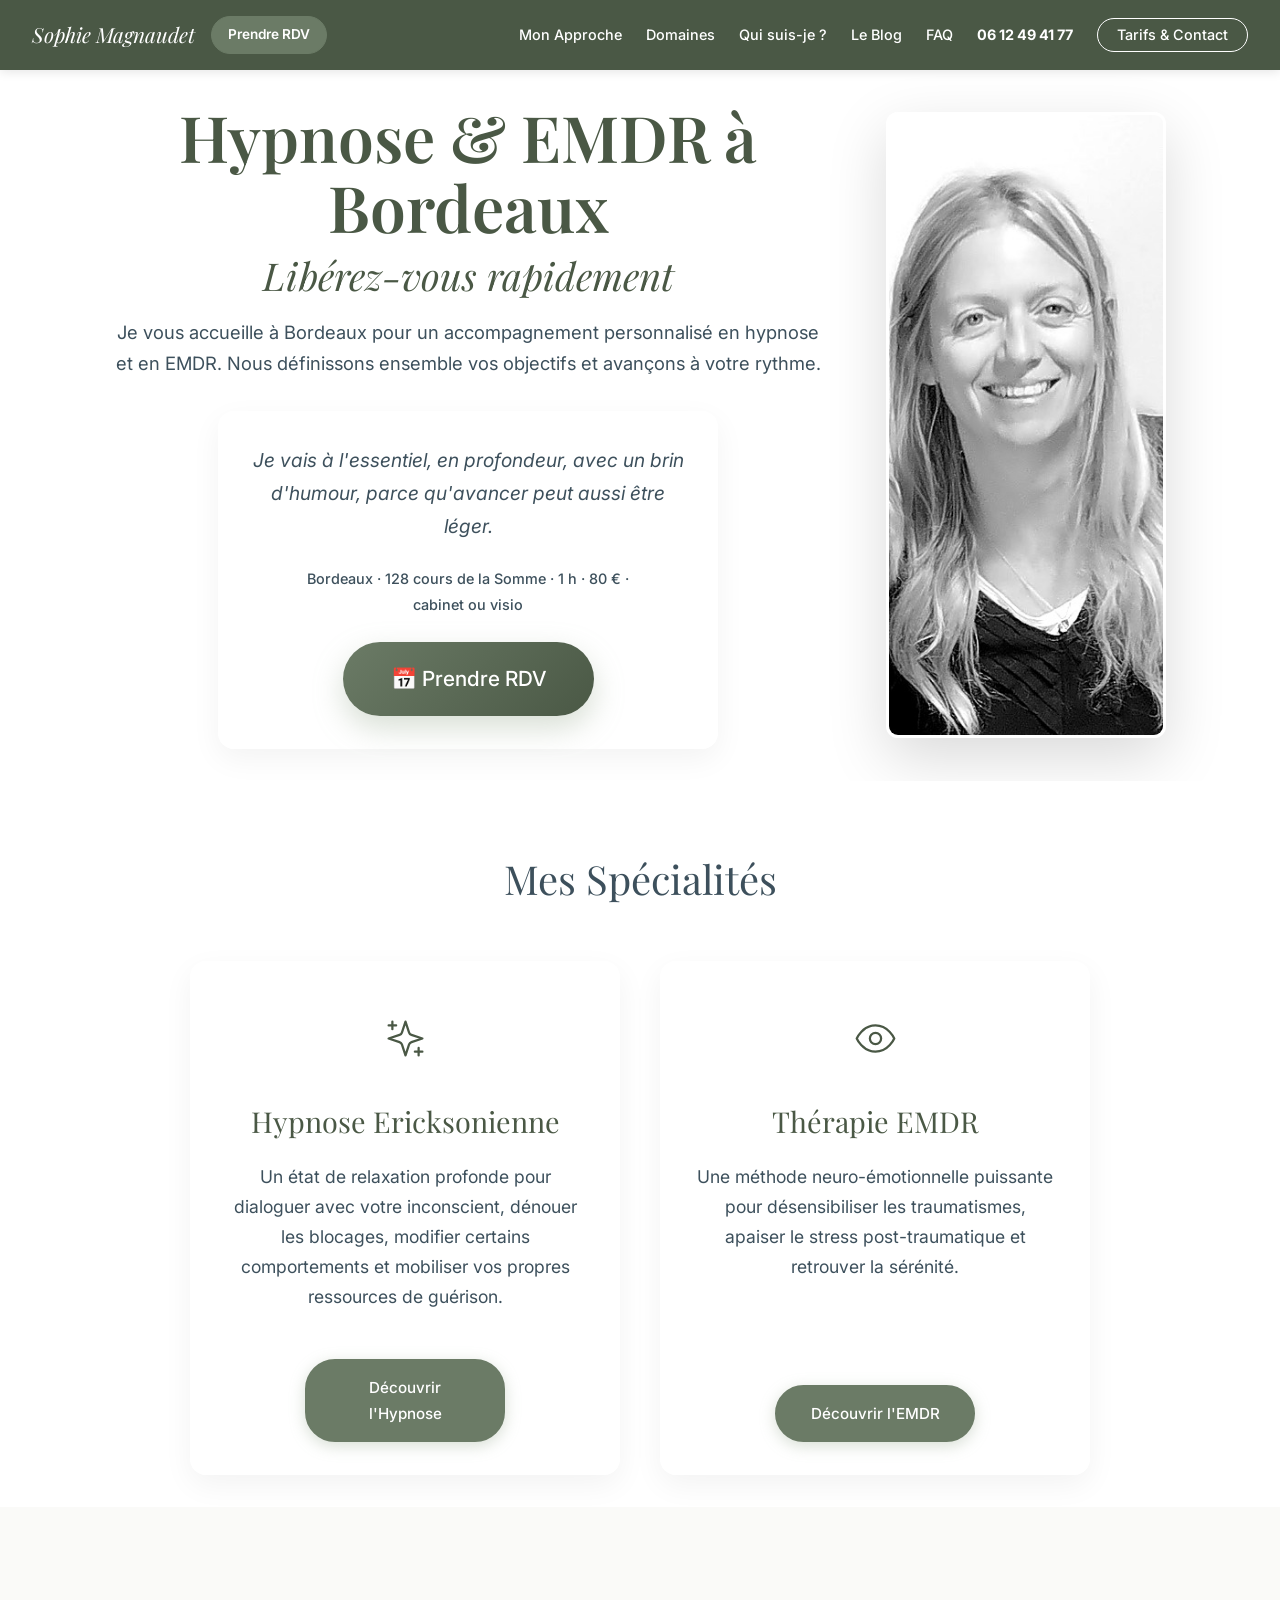
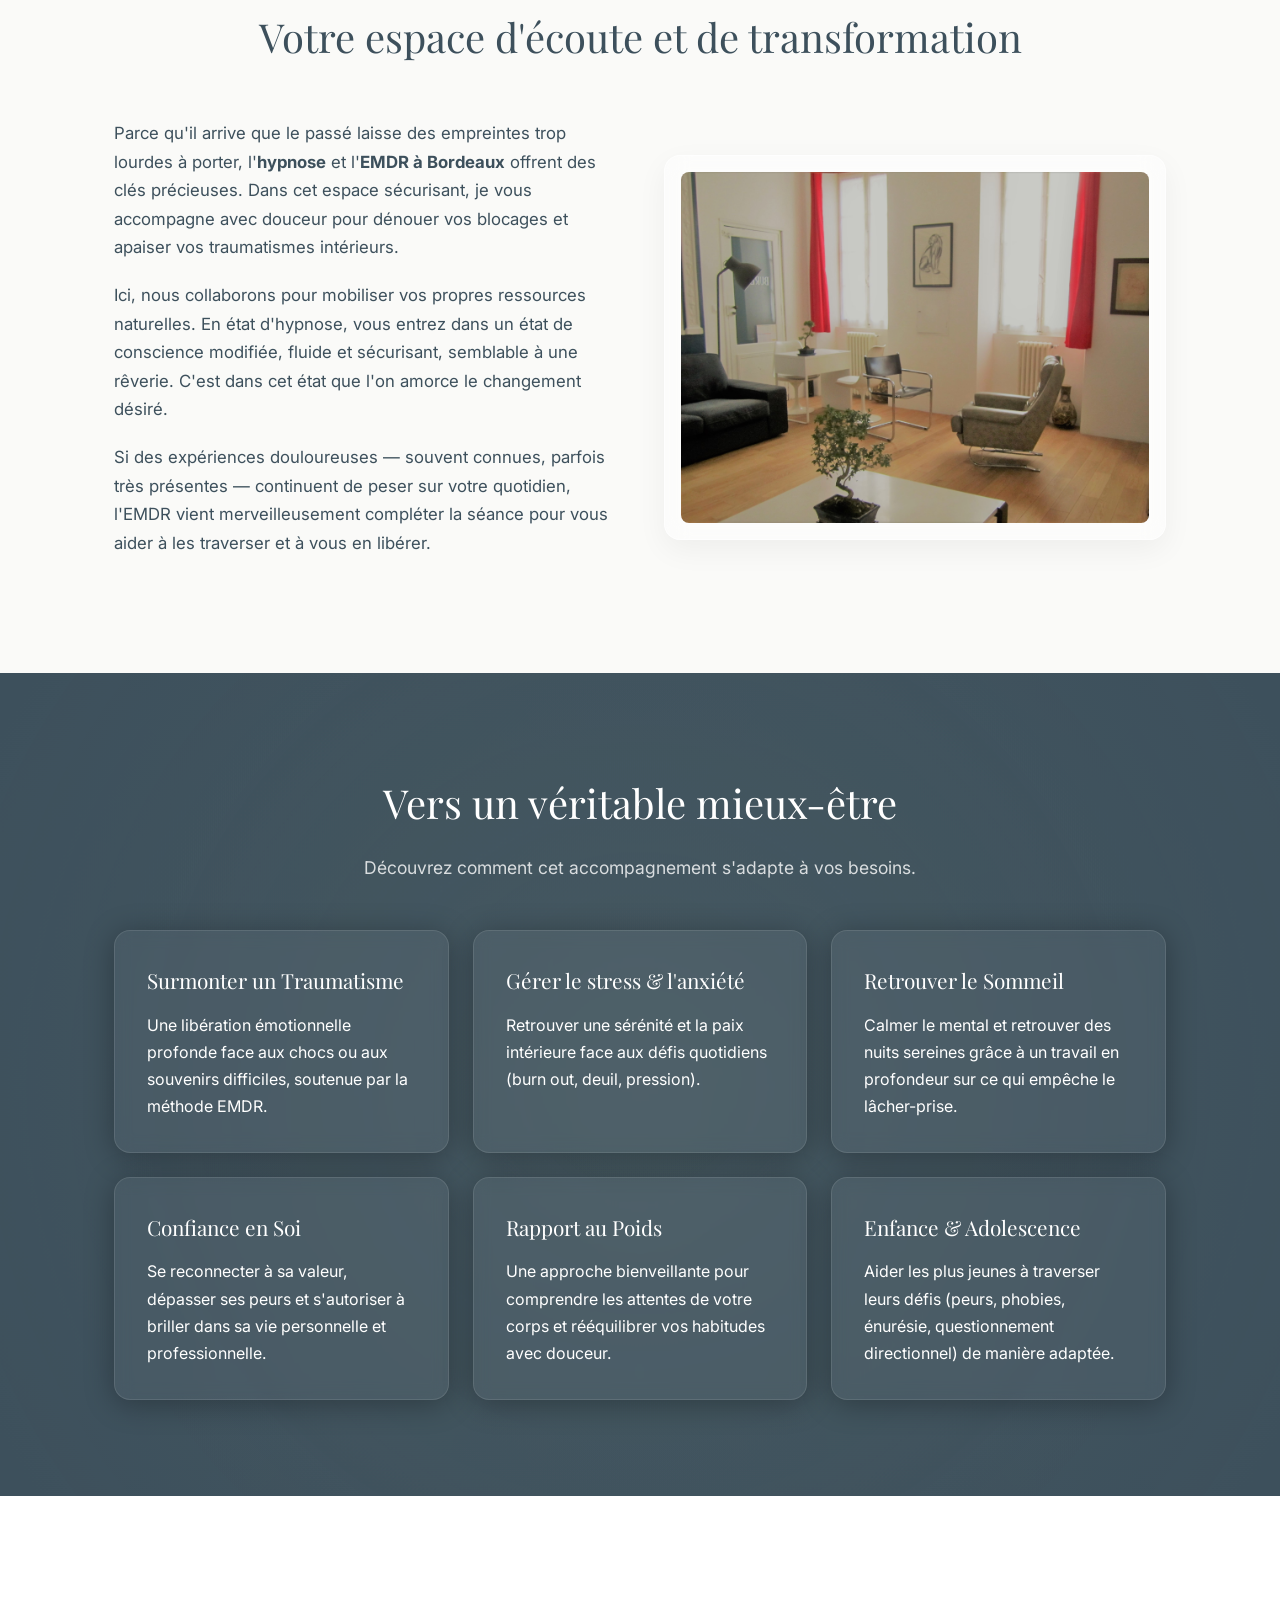
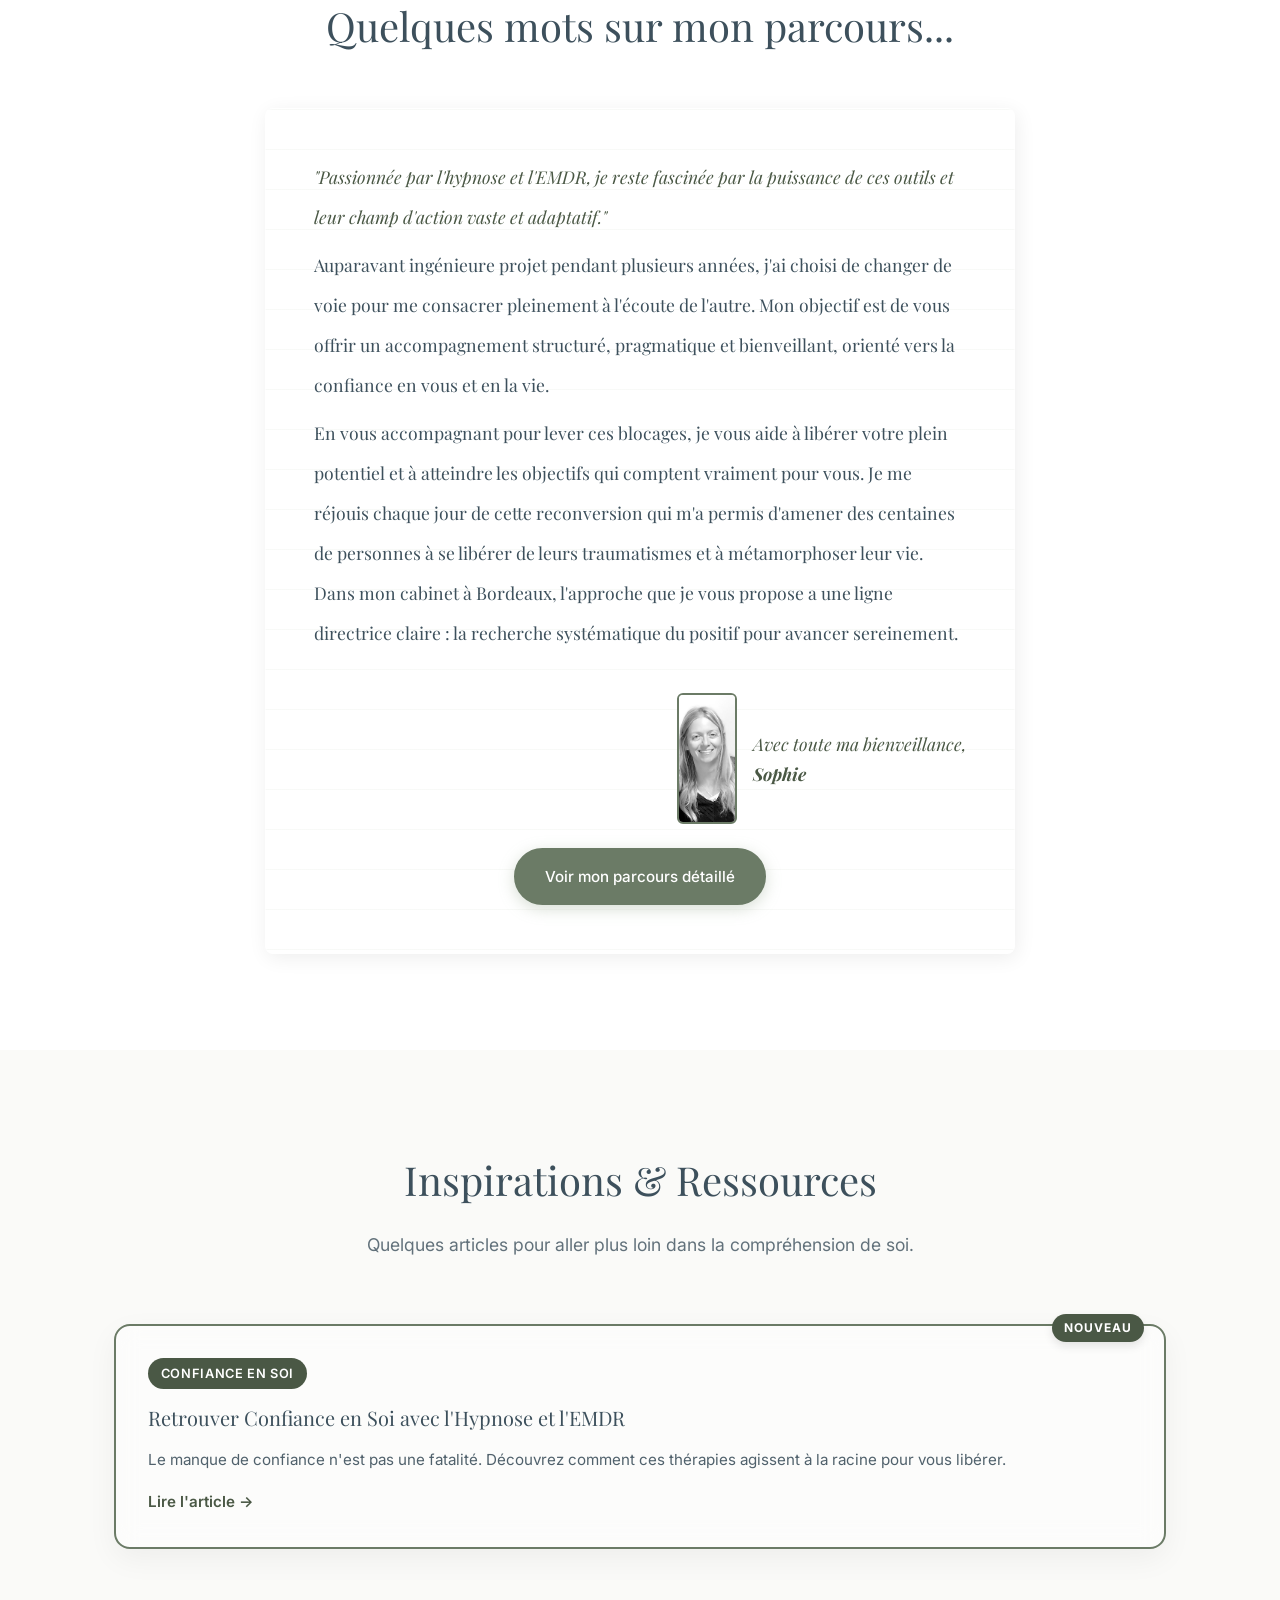
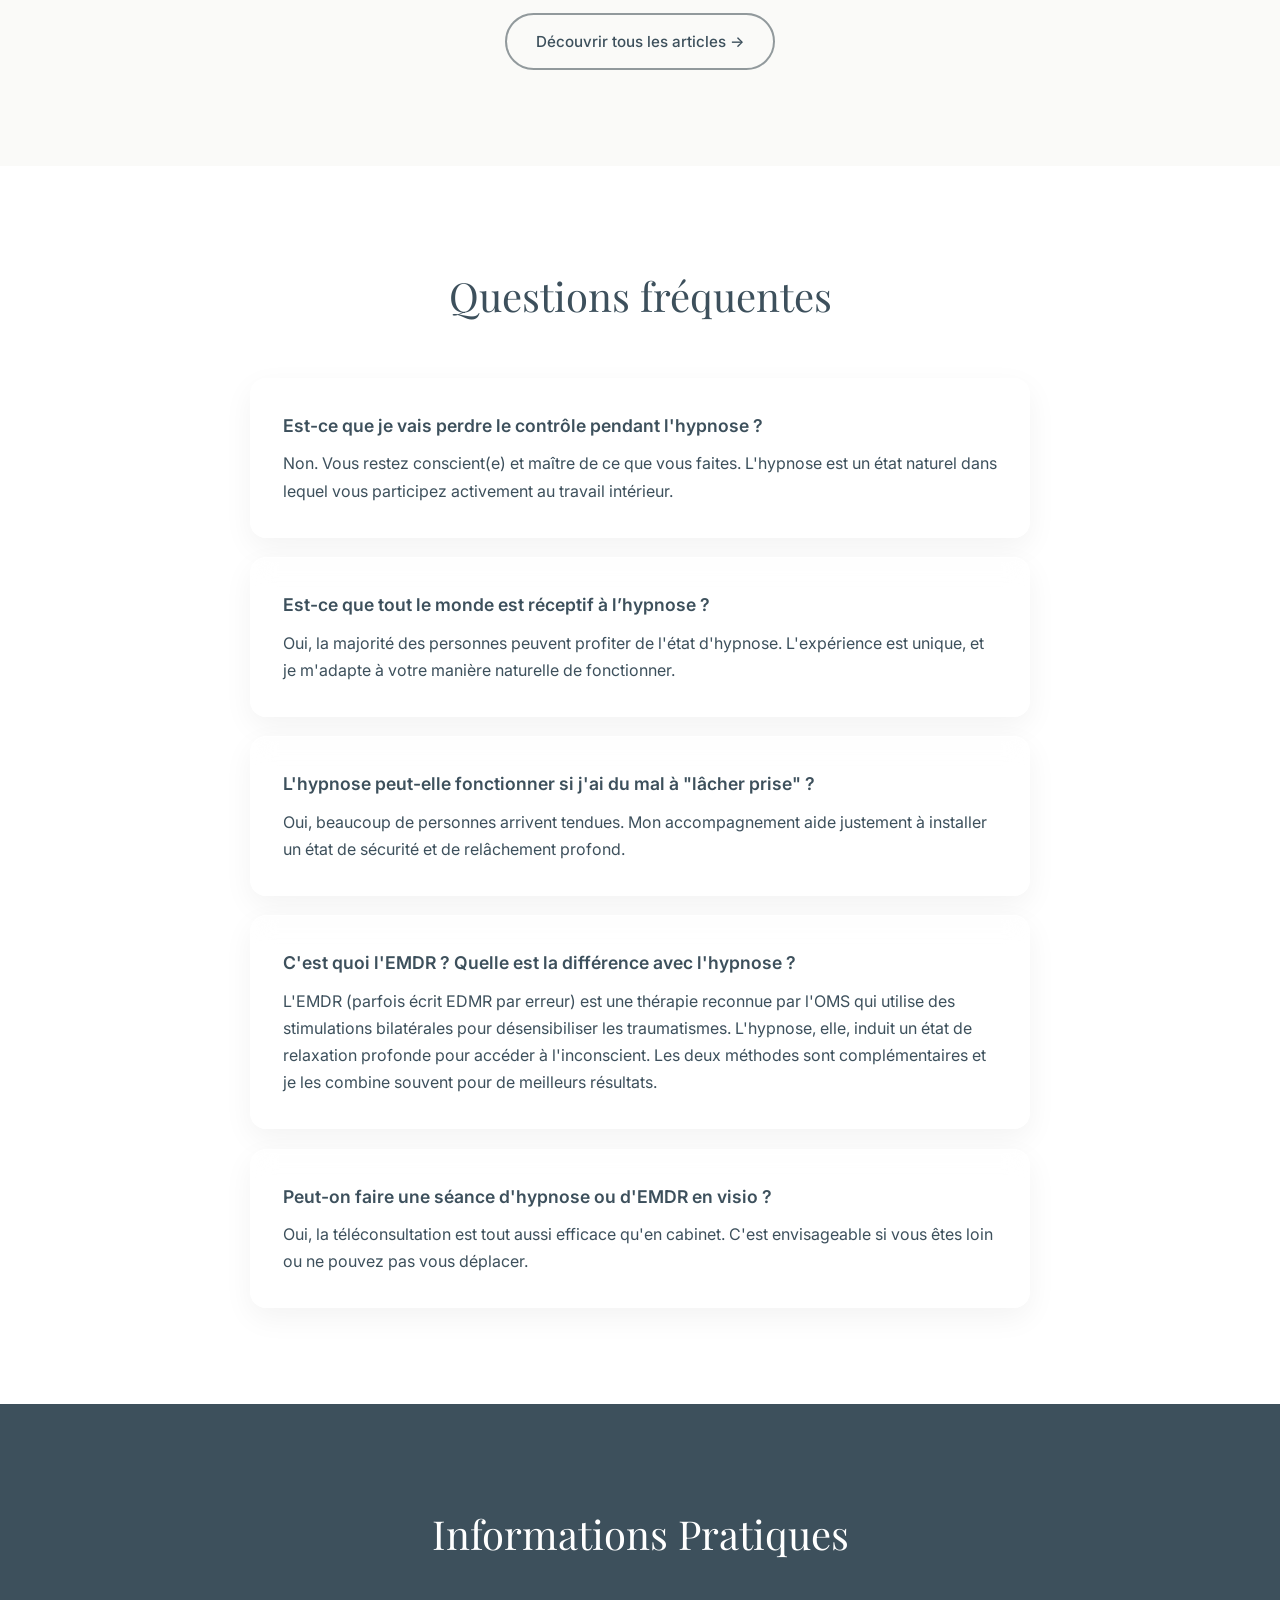
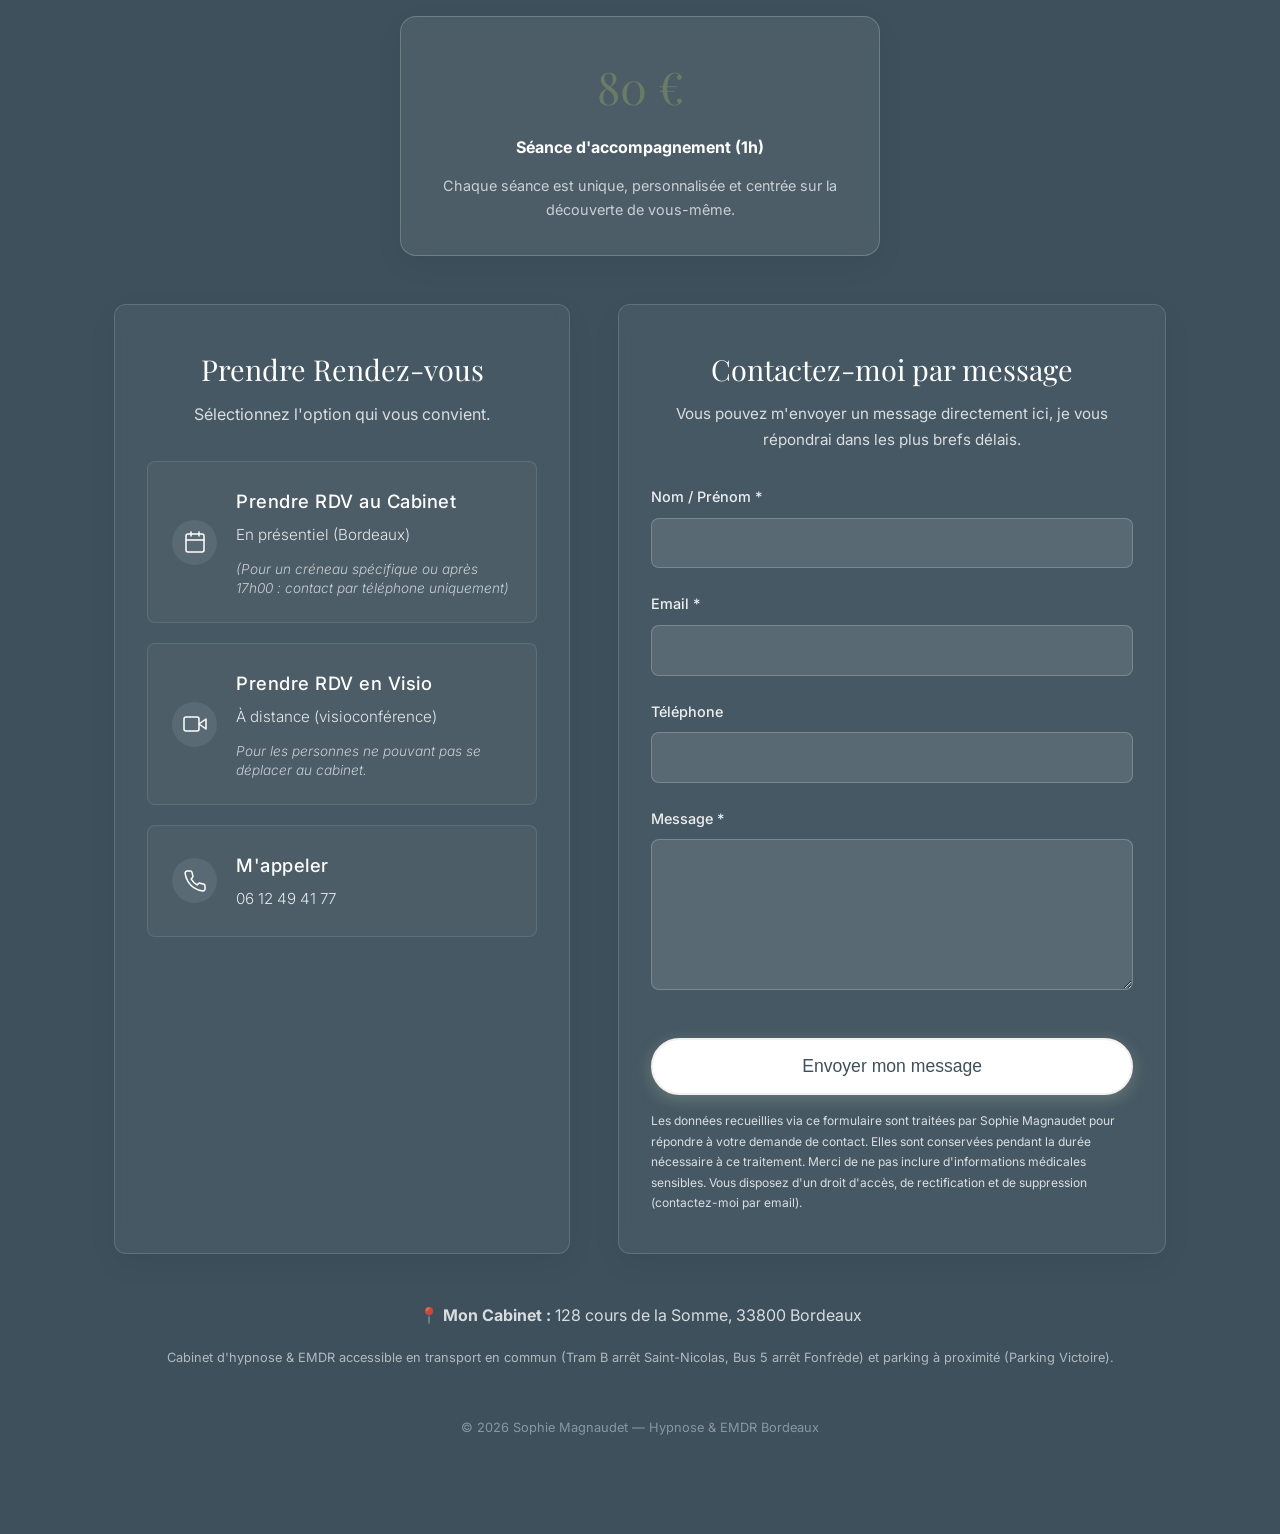
==== commit 75968e45: "Add files via upload" ====
--- a/index.html
+++ b/index.html
@@ -336,11 +336,11 @@
                 </div>
                 <div class="domain-card glass-card">
                     <h3 style="color:#fff;">Gérer le stress &amp; l'anxiété</h3>
-                    <p>Retrouver une respiration sereine et la paix intérieure face aux défis quotidiens (burn out, deuil, pression).</p>
+                    <p>Retrouver une sérénité et la paix intérieure face aux défis quotidiens (burn out, deuil, pression).</p>
                 </div>
                 <div class="domain-card glass-card">
                     <h3 style="color:#fff;">Retrouver le Sommeil</h3>
-                    <p>Dénouer les tensions physiques et mentales pour réapprendre à l'esprit à s'apaiser la nuit.</p>
+                    <p>Calmer le mental et retrouver des nuits sereines grâce à un travail en profondeur sur ce qui empêche le lâcher-prise.</p>
                 </div>
                 <div class="domain-card glass-card">
                     <h3 style="color:#fff;">Confiance en Soi</h3>
@@ -435,7 +435,7 @@
                 </div>
                 <div class="faq-item glass-card">
                     <h3 class="faq-q">Peut-on faire une séance d'hypnose ou d'EMDR en visio ?</h3>
-                    <p>Oui, absolument ! La téléconsultation (en ligne) est tout aussi efficace qu'en cabinet. C'est idéal si vous êtes loin, en déplacement, ou si vous préférez le confort et la sécurité de votre propre domicile.</p>
+                    <p>Oui, la téléconsultation est tout aussi efficace qu'en cabinet. C'est envisageable si vous êtes loin ou ne pouvez pas vous déplacer.</p>
                 </div>
                 </div>
             </div>
@@ -560,7 +560,7 @@
 
             <!-- ✅ SEO local : accès concret -->
             <p class="footer-zones" style="font-size:0.8rem; opacity:0.6; margin-top:1rem; line-height:1.8;">
-                Cabinet d'hypnose &amp; EMDR accessible en transport en commun (Tram B, arrêt Victoire ou Saint-Nicolas) et parking à proximité (Parking Capucins).
+                Cabinet d'hypnose &amp; EMDR accessible en transport en commun (Tram B arrêt Saint-Nicolas, Bus 5 arrêt Fonfrède) et parking à proximité (Parking Victoire).
             </p>
 
             <p class="footer-copy">&copy; 2026 Sophie Magnaudet — Hypnose &amp; EMDR Bordeaux</p>
@@ -637,3 +637,4 @@
 
 
 
+
